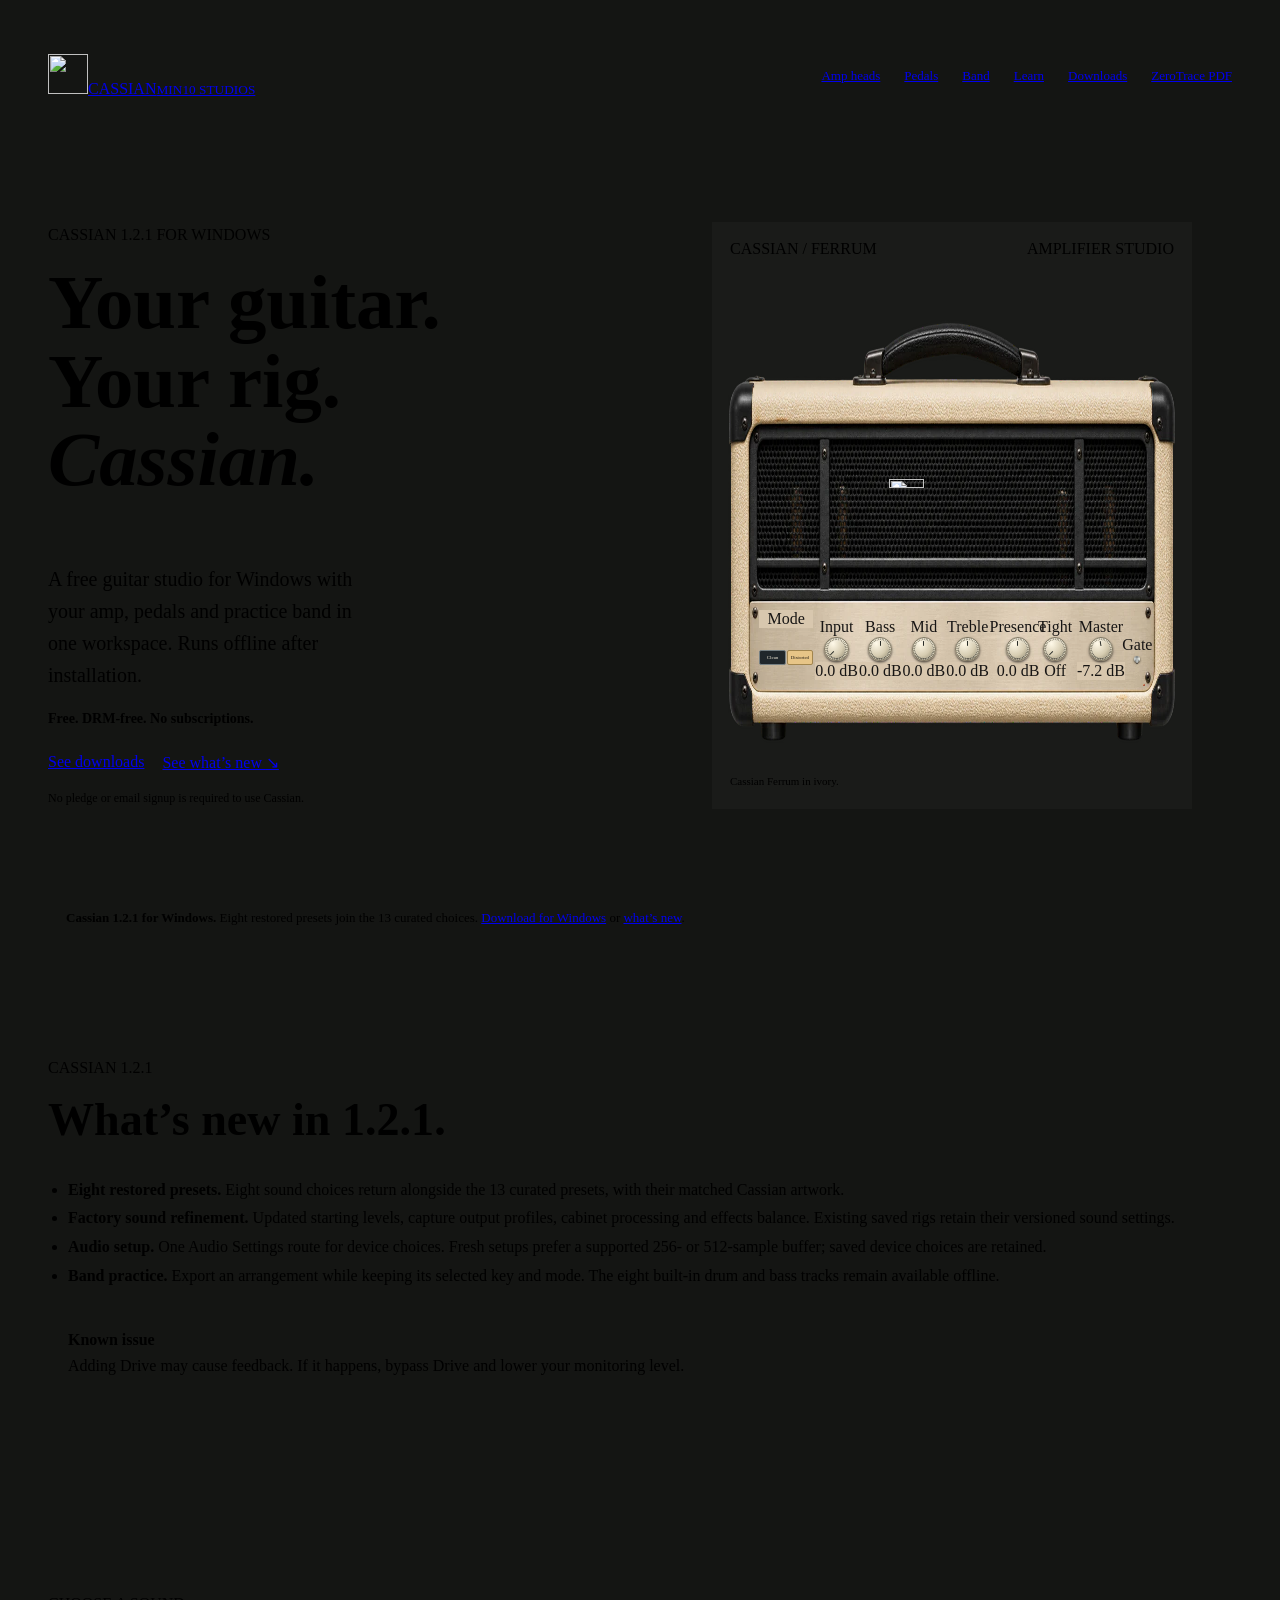
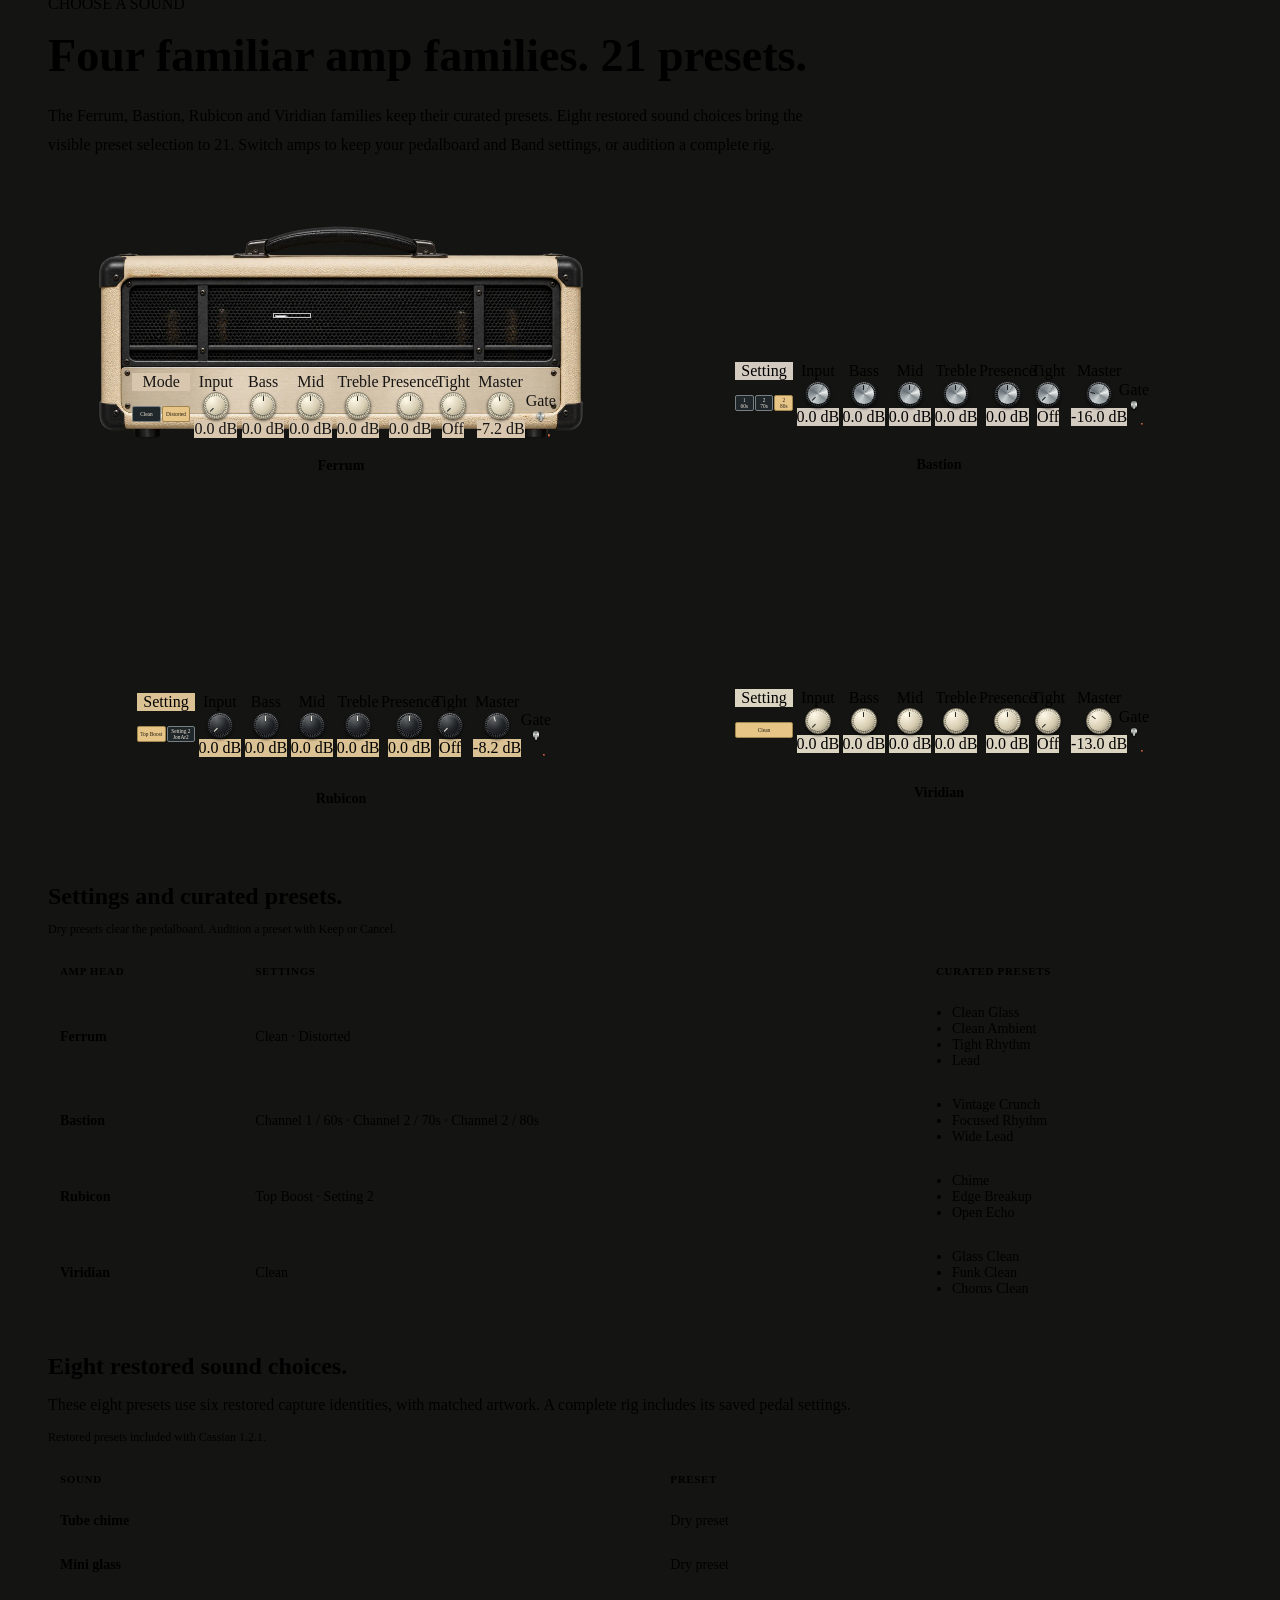
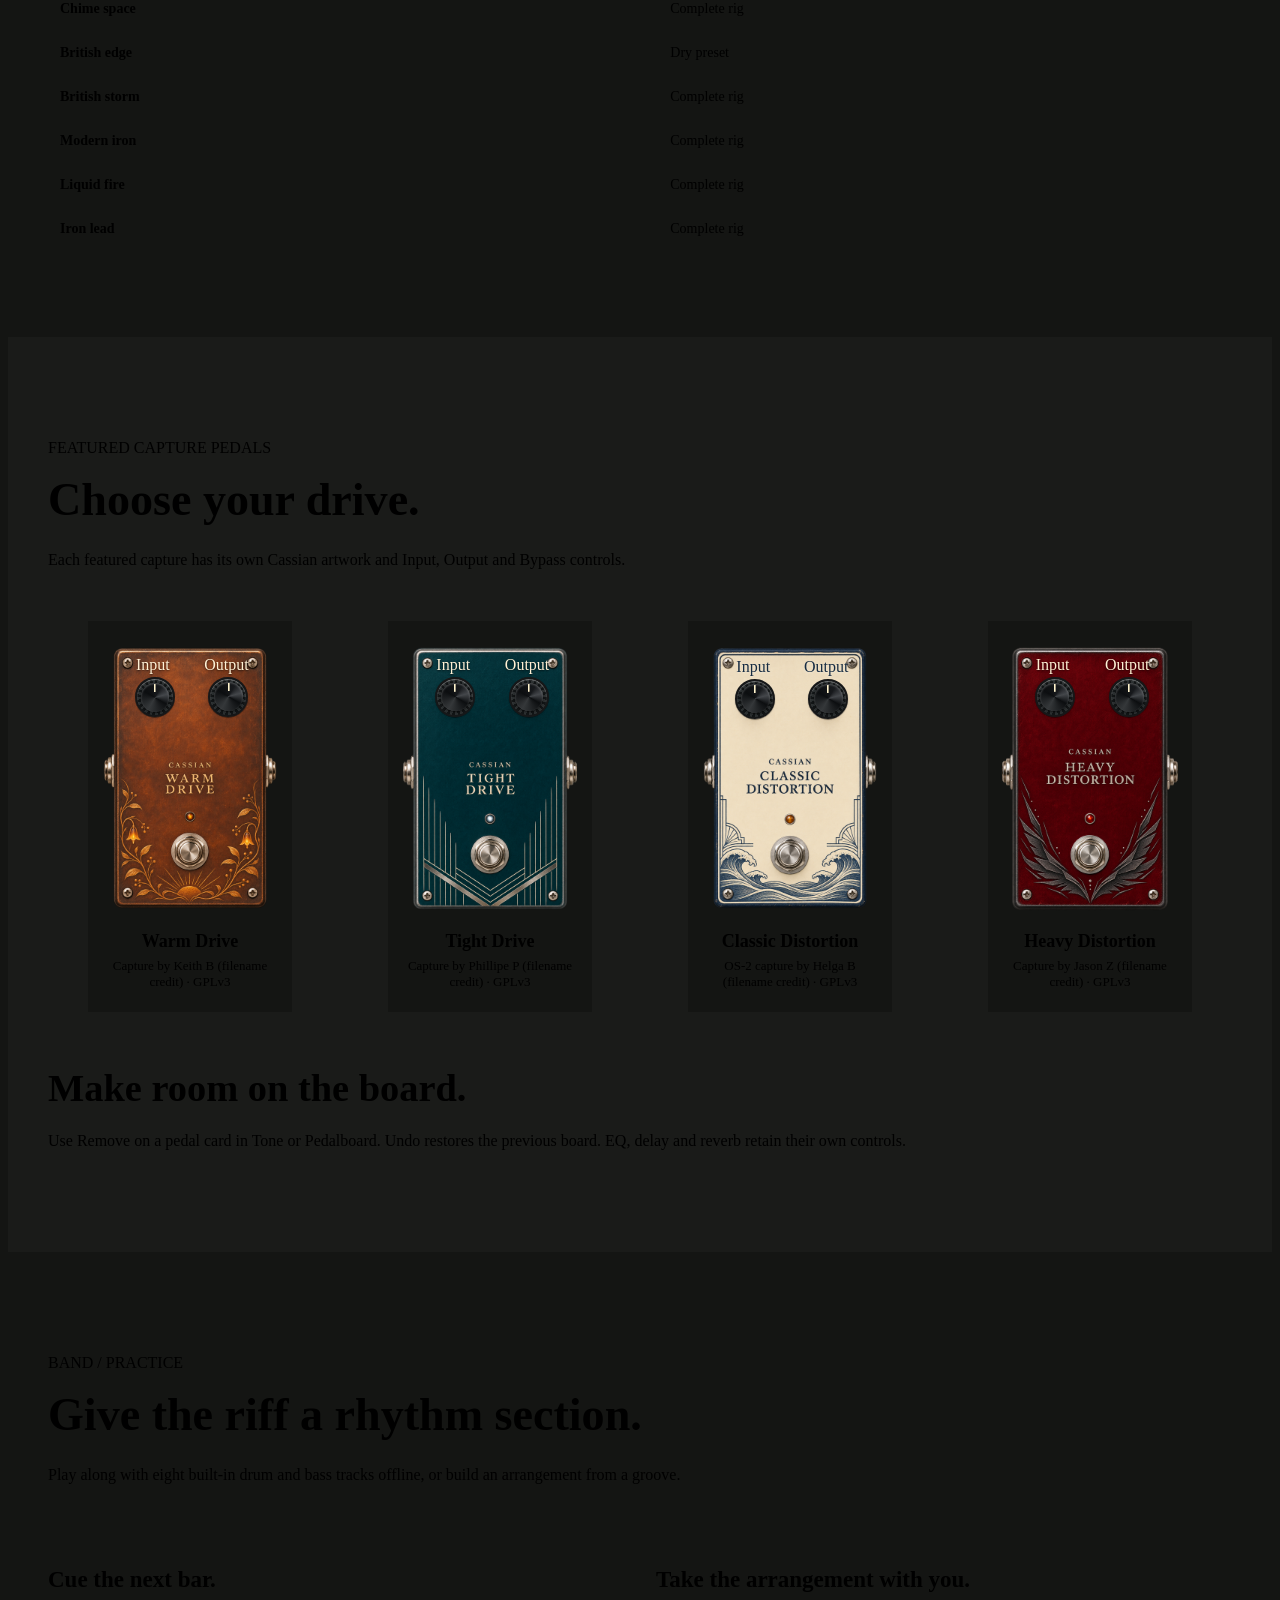
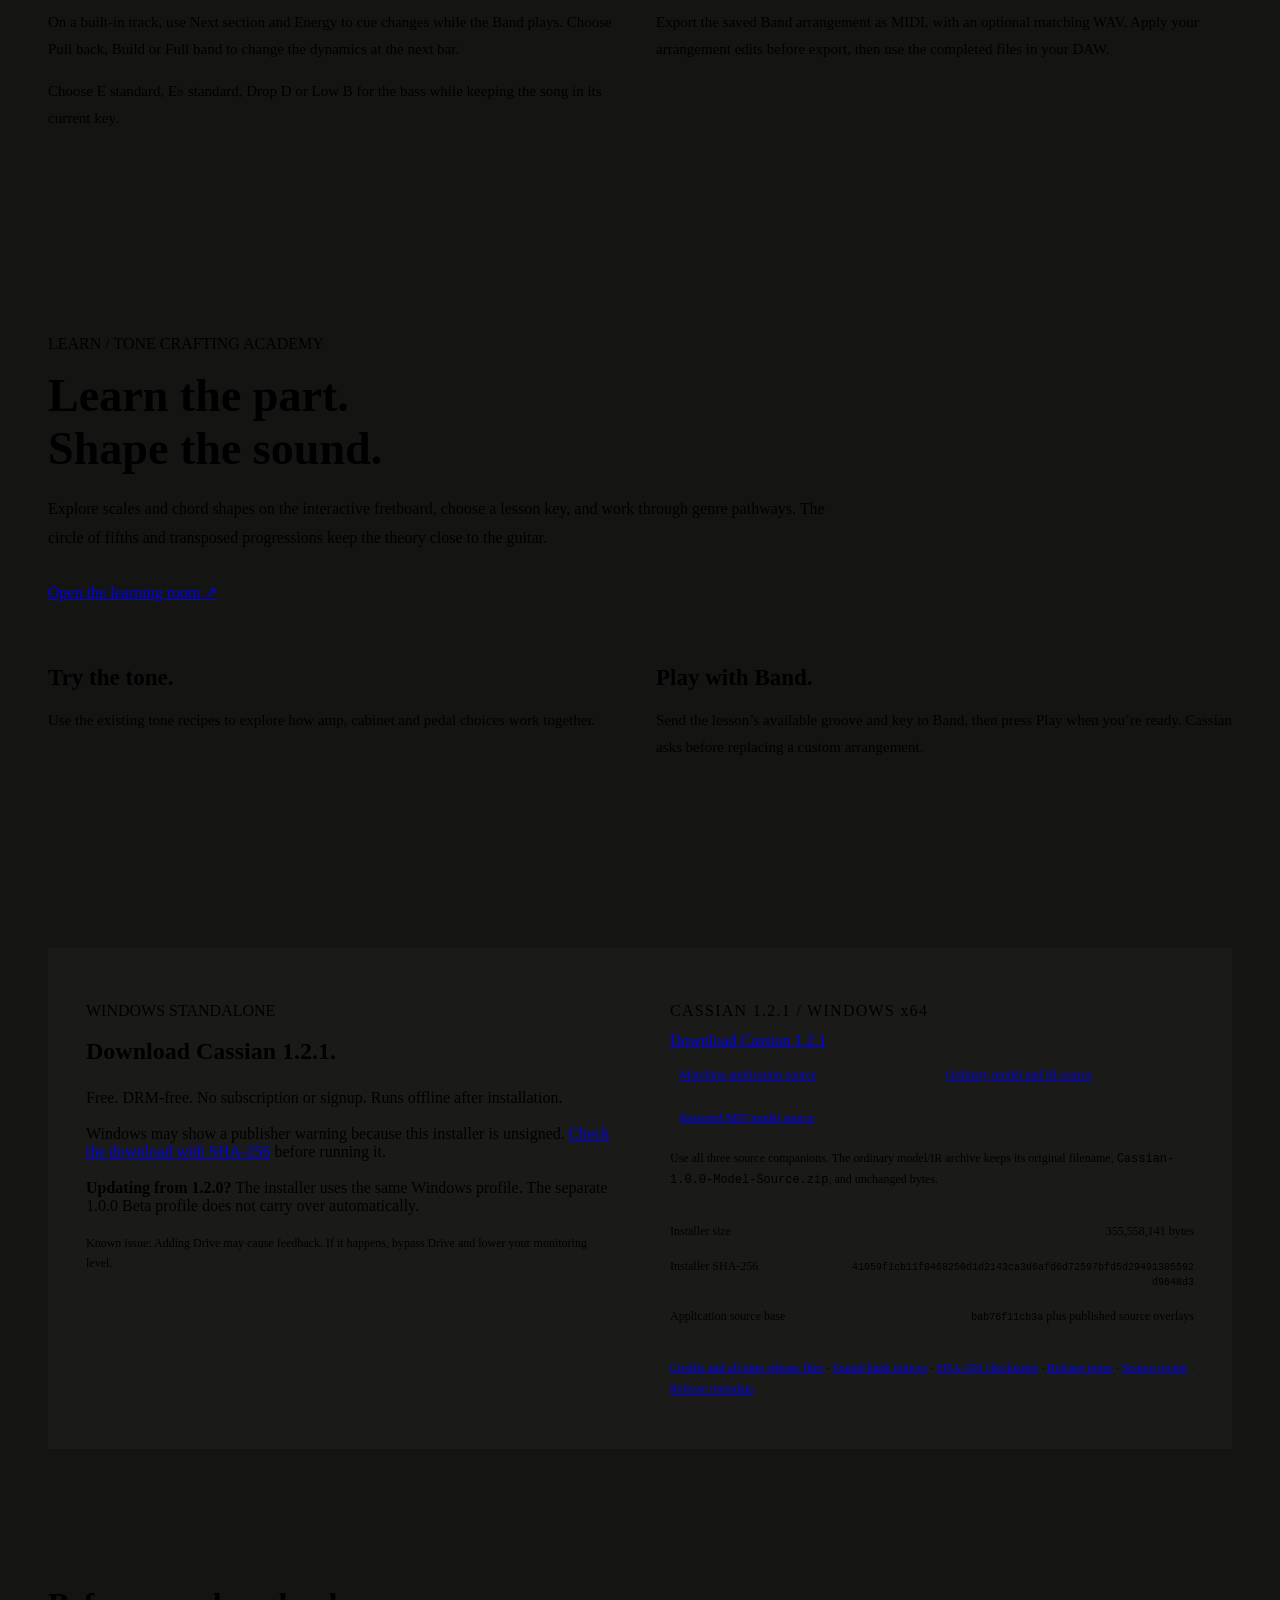
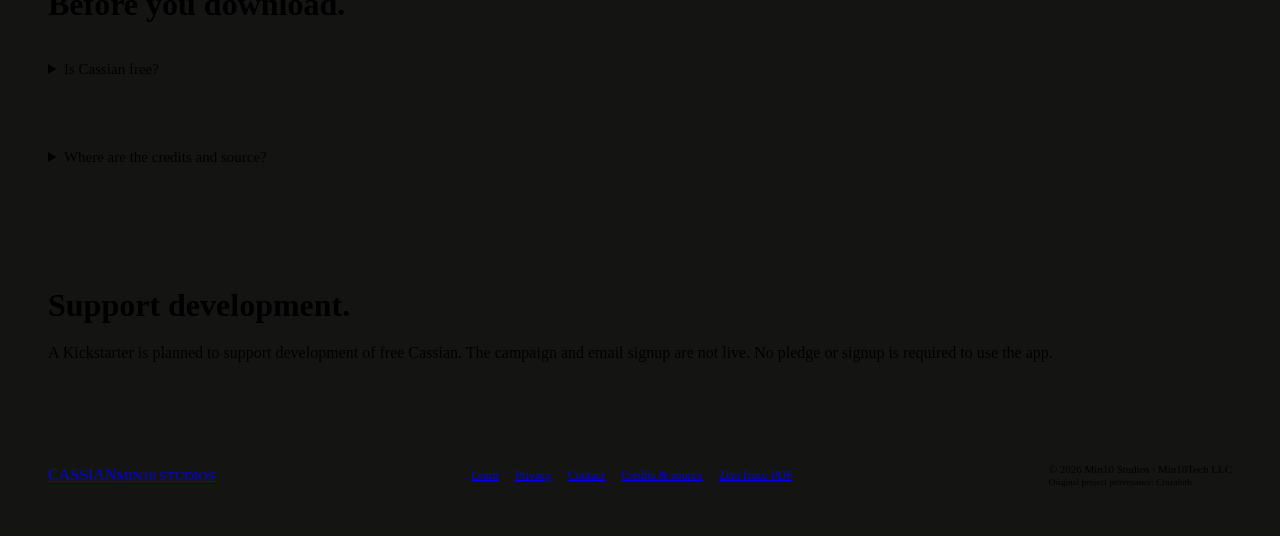
==== index.html @ cc761392 "Finalize scoped installer status and release copy" ====
<!doctype html>
<html lang="en">
<head>
  <meta charset="utf-8"><meta name="viewport" content="width=device-width, initial-scale=1">
  <meta name="author" content="Crazaloth"><meta name="publisher" content="Min10Tech LLC">
  <meta name="robots" content="index,follow"><meta name="theme-color" content="#141513">
  <meta http-equiv="Content-Security-Policy" content="default-src 'none'; script-src 'self'; style-src 'self'; img-src 'self'; font-src 'self'; connect-src 'self'; object-src 'none'; base-uri 'none'; form-action 'none'">
  <title>Cassian 1.2.1 — Free guitar studio</title>
  <meta name="description" content="Cassian 1.2.1 is a free guitar studio for Windows with 21 preset choices and eight built-in Band tracks. Play offline after installation.">
  <link rel="canonical" href="https://min10studios.com/">
  <meta property="og:type" content="website"><meta property="og:site_name" content="Min10 Studios">
  <meta property="og:title" content="Cassian 1.2.1 — Free guitar studio">
  <meta property="og:description" content="Free guitar studio for Windows. 21 preset choices and eight built-in Band tracks. Runs offline after installation.">
  <meta property="og:url" content="https://min10studios.com/"><meta property="og:image" content="https://min10studios.com/assets/cassian-110-ferrum-ivory.1c7e4f901b37.webp">
  <meta property="og:image:alt" content="Ivory Cassian Ferrum guitar amplifier head"><meta name="twitter:card" content="summary_large_image">
  <link rel="icon" href="/assets/cassian-logo-192.png">
  <link rel="preload" as="image" href="/assets/cassian-110-ferrum-ivory.1c7e4f901b37.webp" fetchpriority="high">
  <link rel="stylesheet" href="/styles.css"><link rel="stylesheet" href="/launch.css">
</head>
<body class="launch-page">
<a class="skip-link" href="#main">Skip to content</a>
<header class="launch-header launch-shell">
  <a class="brand" href="/" aria-label="Cassian by Min10 Studios, home"><img src="/assets/cassian-logo-192.png" alt="" width="40" height="40"><span>CASSIAN<small>MIN10 STUDIOS</small></span></a>
  <nav class="launch-nav" aria-label="Main navigation"><a href="#amps">Amp heads</a><a href="#pedals">Pedals</a><a href="#band">Band</a><a href="/learn/">Learn</a><a href="#download">Downloads</a><a href="/ZeroTrace/">ZeroTrace PDF</a></nav>
</header>
<main id="main">
  <section class="launch-hero launch-shell" aria-labelledby="launch-title">
    <div><p class="eyebrow">CASSIAN 1.2.1 FOR WINDOWS</p><h1 id="launch-title">Your guitar.<br>Your rig.<br><em>Cassian.</em></h1>
      <p class="launch-lead">A free guitar studio for Windows with your amp, pedals and practice band in one workspace. Runs offline after installation.</p>
      <p class="launch-promise">Free. DRM-free. No subscriptions.</p>
      <div class="launch-actions"><a class="button primary" href="#download">See downloads</a><a class="text-link" href="#release-notes">See what’s new <span aria-hidden="true">↘</span></a></div>
      <p class="launch-small">No pledge or email signup is required to use Cassian.</p>
    </div>
    <figure class="launch-hero-art">
      <div class="launch-art-label"><span>CASSIAN / FERRUM</span><span>AMPLIFIER STUDIO</span></div>
      <div class="release-amp-face release-amp-ferrum" role="img" aria-label="Ivory Cassian Ferrum amplifier with Clean and Distorted modes, Input, Bass, Mid, Treble, Presence, Tight, Master and Gate">
        <img class="release-amp-chassis" src="/assets/cassian-110-ferrum-ivory.1c7e4f901b37.webp" width="960" height="423" alt="" fetchpriority="high" decoding="async">
        <img class="release-amp-badge" src="/assets/cassian-logo-192.png" width="192" height="192" alt="" decoding="async">
        <div class="release-amp-plate" aria-hidden="true">
          <div class="release-amp-setting">
            <span>Mode</span>
            <div class="release-amp-switches">
              <span>Clean</span>
              <span class="is-selected">Distorted</span>
            </div>
          </div>
          <div class="release-amp-knobs">
            <span class="release-amp-knob is-minimum">Input<span class="release-dial"></span><span class="release-amp-value">0.0 dB</span></span>
            <span class="release-amp-knob">Bass<span class="release-dial"></span><span class="release-amp-value">0.0 dB</span></span>
            <span class="release-amp-knob">Mid<span class="release-dial"></span><span class="release-amp-value">0.0 dB</span></span>
            <span class="release-amp-knob">Treble<span class="release-dial"></span><span class="release-amp-value">0.0 dB</span></span>
            <span class="release-amp-knob">Presence<span class="release-dial"></span><span class="release-amp-value">0.0 dB</span></span>
            <span class="release-amp-knob is-minimum">Tight<span class="release-dial"></span><span class="release-amp-value">Off</span></span>
            <span class="release-amp-knob is-master">Master<span class="release-dial"></span><span class="release-amp-value">-7.2 dB</span></span>
          </div>
          <span class="release-amp-gate">Gate<span class="release-gate-toggle"></span><span class="release-amp-power"></span></span>
        </div>
      </div>
      <figcaption>Cassian Ferrum in ivory.</figcaption>
    </figure>
  </section>
  <aside class="launch-notice launch-shell" aria-label="Release status">
    <span class="launch-dot" aria-hidden="true"></span>
    <p><strong>Cassian 1.2.1 for Windows.</strong> Eight restored presets join the 13 curated choices. <a href="#download">Download for Windows</a> or <a href="#release-notes">what’s new</a>.</p>
  </aside>
  <section class="launch-section launch-shell" id="workspace" aria-labelledby="workspace-title">
    <div class="launch-section-heading" id="release-notes">
      <p class="eyebrow">CASSIAN 1.2.1</p>
      <h2 id="workspace-title">What’s new in 1.2.1.</h2>
    </div>
    <ul class="release-110-notes">
      <li><strong>Eight restored presets.</strong> Eight sound choices return alongside the 13 curated presets, with their matched Cassian artwork.</li>
      <li><strong>Factory sound refinement.</strong> Updated starting levels, capture output profiles, cabinet processing and effects balance. Existing saved rigs retain their versioned sound settings.</li>
      <li><strong>Audio setup.</strong> One Audio Settings route for device choices. Fresh setups prefer a supported 256- or 512-sample buffer; saved device choices are retained.</li>
      <li><strong>Band practice.</strong> Export an arrangement while keeping its selected key and mode. The eight built-in drum and bass tracks remain available offline.</li>
    </ul>
    <p class="release-110-issue" id="drive-feedback"><strong>Known issue</strong><span>Adding Drive may cause feedback. If it happens, bypass Drive and lower your monitoring level.</span></p>
  </section>
  <section class="launch-section launch-shell" id="amps" aria-labelledby="amps-title">
    <div class="launch-section-heading">
      <p class="eyebrow">CHOOSE A SOUND</p>
      <h2 id="amps-title">Four familiar amp families. 21 presets.</h2>
      <p>The Ferrum, Bastion, Rubicon and Viridian families keep their curated presets. Eight restored sound choices bring the visible preset selection to 21. Switch amps to keep your pedalboard and Band settings, or audition a complete rig.</p>
    </div>
    <div class="head-gallery release-110-heads" aria-label="Four illustrated amp heads">
      <figure class="head-card">
        <div class="release-amp-face release-amp-ferrum" role="img" aria-label="Ivory Cassian Ferrum amplifier with Clean and Distorted modes, Input, Bass, Mid, Treble, Presence, Tight, Master and Gate">
          <img class="release-amp-chassis" src="/assets/cassian-110-ferrum-ivory.1c7e4f901b37.webp" width="960" height="423" alt="" loading="lazy" fetchpriority="low" decoding="async">
          <img class="release-amp-badge" src="/assets/cassian-logo-192.png" width="192" height="192" alt="" decoding="async">
          <div class="release-amp-plate" aria-hidden="true">
            <div class="release-amp-setting">
              <span>Mode</span>
              <div class="release-amp-switches">
                <span>Clean</span>
                <span class="is-selected">Distorted</span>
              </div>
            </div>
            <div class="release-amp-knobs">
              <span class="release-amp-knob is-minimum">Input<span class="release-dial"></span><span class="release-amp-value">0.0 dB</span></span>
              <span class="release-amp-knob">Bass<span class="release-dial"></span><span class="release-amp-value">0.0 dB</span></span>
              <span class="release-amp-knob">Mid<span class="release-dial"></span><span class="release-amp-value">0.0 dB</span></span>
              <span class="release-amp-knob">Treble<span class="release-dial"></span><span class="release-amp-value">0.0 dB</span></span>
              <span class="release-amp-knob">Presence<span class="release-dial"></span><span class="release-amp-value">0.0 dB</span></span>
              <span class="release-amp-knob is-minimum">Tight<span class="release-dial"></span><span class="release-amp-value">Off</span></span>
              <span class="release-amp-knob is-master">Master<span class="release-dial"></span><span class="release-amp-value">-7.2 dB</span></span>
            </div>
            <span class="release-amp-gate">Gate<span class="release-gate-toggle"></span><span class="release-amp-power"></span></span>
          </div>
        </div>
        <figcaption>Ferrum</figcaption>
      </figure>
      <figure class="head-card">
        <div class="release-amp-face release-amp-bastion" role="img" aria-label="Cassian Bastion amplifier with Channel 1 / 60s, Channel 2 / 70s and Channel 2 / 80s settings, Input, Bass, Mid, Treble, Presence, Tight, Master and Gate">
          <img class="release-amp-chassis" src="/assets/cassian-110-bastion.64c2cb9d44eb.png" width="1891" height="831" alt="" loading="lazy" fetchpriority="low" decoding="async">
          <div class="release-amp-plate" aria-hidden="true">
            <div class="release-amp-setting">
              <span>Setting</span>
              <div class="release-amp-switches">
                <span>1<br>60s</span>
                <span>2<br>70s</span>
                <span class="is-selected">2<br>80s</span>
              </div>
            </div>
            <div class="release-amp-knobs">
              <span class="release-amp-knob is-minimum">Input<span class="release-dial"></span><span class="release-amp-value">0.0 dB</span></span>
              <span class="release-amp-knob">Bass<span class="release-dial"></span><span class="release-amp-value">0.0 dB</span></span>
              <span class="release-amp-knob">Mid<span class="release-dial"></span><span class="release-amp-value">0.0 dB</span></span>
              <span class="release-amp-knob">Treble<span class="release-dial"></span><span class="release-amp-value">0.0 dB</span></span>
              <span class="release-amp-knob">Presence<span class="release-dial"></span><span class="release-amp-value">0.0 dB</span></span>
              <span class="release-amp-knob is-minimum">Tight<span class="release-dial"></span><span class="release-amp-value">Off</span></span>
              <span class="release-amp-knob is-master">Master<span class="release-dial"></span><span class="release-amp-value">-16.0 dB</span></span>
            </div>
            <span class="release-amp-gate">Gate<span class="release-gate-toggle"></span><span class="release-amp-power"></span></span>
          </div>
        </div>
        <figcaption>Bastion</figcaption>
      </figure>
      <figure class="head-card">
        <div class="release-amp-face release-amp-rubicon" role="img" aria-label="Cassian Rubicon amplifier with Top Boost and Setting 2 / JonAr2, Input, Bass, Mid, Treble, Presence, Tight, Master and Gate">
          <img class="release-amp-chassis" src="/assets/cassian-110-rubicon.80086a31e96e.png" width="1866" height="843" alt="" loading="lazy" fetchpriority="low" decoding="async">
          <div class="release-amp-plate" aria-hidden="true">
            <div class="release-amp-setting">
              <span>Setting</span>
              <div class="release-amp-switches">
                <span class="is-selected">Top Boost</span>
                <span>Setting 2<br>JonAr2</span>
              </div>
            </div>
            <div class="release-amp-knobs">
              <span class="release-amp-knob is-minimum">Input<span class="release-dial"></span><span class="release-amp-value">0.0 dB</span></span>
              <span class="release-amp-knob">Bass<span class="release-dial"></span><span class="release-amp-value">0.0 dB</span></span>
              <span class="release-amp-knob">Mid<span class="release-dial"></span><span class="release-amp-value">0.0 dB</span></span>
              <span class="release-amp-knob">Treble<span class="release-dial"></span><span class="release-amp-value">0.0 dB</span></span>
              <span class="release-amp-knob">Presence<span class="release-dial"></span><span class="release-amp-value">0.0 dB</span></span>
              <span class="release-amp-knob is-minimum">Tight<span class="release-dial"></span><span class="release-amp-value">Off</span></span>
              <span class="release-amp-knob is-master">Master<span class="release-dial"></span><span class="release-amp-value">-8.2 dB</span></span>
            </div>
            <span class="release-amp-gate">Gate<span class="release-gate-toggle"></span><span class="release-amp-power"></span></span>
          </div>
        </div>
        <figcaption>Rubicon</figcaption>
      </figure>
      <figure class="head-card">
        <div class="release-amp-face release-amp-viridian" role="img" aria-label="Cassian Viridian amplifier with the Clean setting, Input, Bass, Mid, Treble, Presence, Tight, Master and Gate">
          <img class="release-amp-chassis" src="/assets/cassian-110-viridian.ccfb1104c8e3.png" width="1891" height="831" alt="" loading="lazy" fetchpriority="low" decoding="async">
          <div class="release-amp-plate" aria-hidden="true">
            <div class="release-amp-setting">
              <span>Setting</span>
              <div class="release-amp-switches">
                <span class="is-selected">Clean</span>
              </div>
            </div>
            <div class="release-amp-knobs">
              <span class="release-amp-knob is-minimum">Input<span class="release-dial"></span><span class="release-amp-value">0.0 dB</span></span>
              <span class="release-amp-knob">Bass<span class="release-dial"></span><span class="release-amp-value">0.0 dB</span></span>
              <span class="release-amp-knob">Mid<span class="release-dial"></span><span class="release-amp-value">0.0 dB</span></span>
              <span class="release-amp-knob">Treble<span class="release-dial"></span><span class="release-amp-value">0.0 dB</span></span>
              <span class="release-amp-knob">Presence<span class="release-dial"></span><span class="release-amp-value">0.0 dB</span></span>
              <span class="release-amp-knob is-minimum">Tight<span class="release-dial"></span><span class="release-amp-value">Off</span></span>
              <span class="release-amp-knob is-master">Master<span class="release-dial"></span><span class="release-amp-value">-13.0 dB</span></span>
            </div>
            <span class="release-amp-gate">Gate<span class="release-gate-toggle"></span><span class="release-amp-power"></span></span>
          </div>
        </div>
        <figcaption>Viridian</figcaption>
      </figure>
    </div>
    <div class="amp-settings release-110-settings">
      <h3>Settings and curated presets.</h3>
      <table>
        <caption>Dry presets clear the pedalboard. Audition a preset with Keep or Cancel.</caption>
        <thead><tr><th scope="col">Amp head</th><th scope="col">Settings</th><th scope="col">Curated presets</th></tr></thead>
        <tbody>
          <tr><th scope="row">Ferrum</th><td>Clean · Distorted</td><td><ul><li>Clean Glass</li><li>Clean Ambient</li><li>Tight Rhythm</li><li>Lead</li></ul></td></tr>
          <tr><th scope="row">Bastion</th><td>Channel 1 / 60s · Channel 2 / 70s · Channel 2 / 80s</td><td><ul><li>Vintage Crunch</li><li>Focused Rhythm</li><li>Wide Lead</li></ul></td></tr>
          <tr><th scope="row">Rubicon</th><td>Top Boost · Setting 2</td><td><ul><li>Chime</li><li>Edge Breakup</li><li>Open Echo</li></ul></td></tr>
          <tr><th scope="row">Viridian</th><td>Clean</td><td><ul><li>Glass Clean</li><li>Funk Clean</li><li>Chorus Clean</li></ul></td></tr>
        </tbody>
      </table>
    </div>
    <div class="amp-settings release-110-settings" id="restored-sounds">
      <h3>Eight restored sound choices.</h3>
      <p>These eight presets use six restored capture identities, with matched artwork. A complete rig includes its saved pedal settings.</p>
      <table>
        <caption>Restored presets included with Cassian 1.2.1.</caption>
        <thead><tr><th scope="col">Sound</th><th scope="col">Preset</th></tr></thead>
        <tbody>
          <tr><th scope="row">Tube chime</th><td>Dry preset</td></tr>
          <tr><th scope="row">Mini glass</th><td>Dry preset</td></tr>
          <tr><th scope="row">Chime space</th><td>Complete rig</td></tr>
          <tr><th scope="row">British edge</th><td>Dry preset</td></tr>
          <tr><th scope="row">British storm</th><td>Complete rig</td></tr>
          <tr><th scope="row">Modern iron</th><td>Complete rig</td></tr>
          <tr><th scope="row">Liquid fire</th><td>Complete rig</td></tr>
          <tr><th scope="row">Iron lead</th><td>Complete rig</td></tr>
        </tbody>
      </table>
    </div>
  </section>
  <section class="launch-section launch-pedal-section" id="pedals" aria-labelledby="pedals-title"><div class="launch-shell">
    <div class="launch-section-heading">
      <p class="eyebrow">FEATURED CAPTURE PEDALS</p>
      <h2 id="pedals-title">Choose your drive.</h2>
      <p>Each featured capture has its own Cassian artwork and Input, Output and Bypass controls.</p>
    </div>
    <div class="pedal-details release-110-captures">
      <figure>
        <div class="release-pedal-face release-pedal-warm-drive" role="img" aria-label="Cassian Warm Drive pedal with Input and Output knobs and a Bypass footswitch">
          <svg viewBox="0 0 480 720" width="480" height="720" aria-hidden="true" focusable="false">
            <defs>
              <clipPath id="warm-drive-legends">
                <rect x="116" y="92" width="58" height="18"/>
                <rect x="302" y="92" width="68" height="18"/>
              </clipPath>
            </defs>
            <image id="warm-drive-art" href="/assets/cassian-110-warm-drive.9131df292aca.webp" width="480" height="720"/>
            <g clip-path="url(#warm-drive-legends)">
              <use href="#warm-drive-art" y="20"/>
            </g>
          </svg>
          <div class="release-pedal-control release-pedal-input" aria-hidden="true">
            <span class="release-pedal-label">Input</span><span class="release-dial"></span>
          </div>
          <div class="release-pedal-control release-pedal-output" aria-hidden="true">
            <span class="release-pedal-label">Output</span><span class="release-dial"></span>
          </div>
        </div>
        <figcaption><strong>Warm Drive</strong><span>Capture by Keith B (filename credit) · GPLv3</span></figcaption>
      </figure>
      <figure>
        <div class="release-pedal-face release-pedal-tight-drive" role="img" aria-label="Cassian Tight Drive pedal with Input and Output knobs and a Bypass footswitch">
          <svg viewBox="0 0 480 720" width="480" height="720" aria-hidden="true" focusable="false">
            <defs>
              <clipPath id="tight-drive-legends">
                <rect x="116" y="92" width="58" height="18"/>
                <rect x="302" y="92" width="68" height="18"/>
              </clipPath>
            </defs>
            <image id="tight-drive-art" href="/assets/cassian-110-tight-drive.0dd48ea3b1c4.webp" width="480" height="720"/>
            <g clip-path="url(#tight-drive-legends)">
              <use href="#tight-drive-art" y="20"/>
            </g>
          </svg>
          <div class="release-pedal-control release-pedal-input" aria-hidden="true">
            <span class="release-pedal-label">Input</span><span class="release-dial"></span>
          </div>
          <div class="release-pedal-control release-pedal-output" aria-hidden="true">
            <span class="release-pedal-label">Output</span><span class="release-dial"></span>
          </div>
        </div>
        <figcaption><strong>Tight Drive</strong><span>Capture by Phillipe P (filename credit) · GPLv3</span></figcaption>
      </figure>
      <figure>
        <div class="release-pedal-face release-pedal-classic-distortion" role="img" aria-label="Cassian Classic Distortion pedal with Input and Output knobs and a Bypass footswitch">
          <svg viewBox="0 0 480 720" width="480" height="720" aria-hidden="true" focusable="false">
            <defs>
              <clipPath id="classic-distortion-legends">
                <rect x="116" y="92" width="58" height="18"/>
                <rect x="302" y="92" width="68" height="18"/>
              </clipPath>
            </defs>
            <image id="classic-distortion-art" href="/assets/cassian-110-classic-distortion.545efa57b64d.webp" width="480" height="720"/>
            <g clip-path="url(#classic-distortion-legends)">
              <use href="#classic-distortion-art" y="20"/>
            </g>
          </svg>
          <div class="release-pedal-control release-pedal-input" aria-hidden="true">
            <span class="release-pedal-label">Input</span><span class="release-dial"></span>
          </div>
          <div class="release-pedal-control release-pedal-output" aria-hidden="true">
            <span class="release-pedal-label">Output</span><span class="release-dial"></span>
          </div>
        </div>
        <figcaption><strong>Classic Distortion</strong><span>OS-2 capture by Helga B (filename credit) · GPLv3</span></figcaption>
      </figure>
      <figure>
        <div class="release-pedal-face release-pedal-heavy-distortion" role="img" aria-label="Cassian Heavy Distortion pedal with Input and Output knobs and a Bypass footswitch">
          <svg viewBox="0 0 480 720" width="480" height="720" aria-hidden="true" focusable="false">
            <defs>
              <clipPath id="heavy-distortion-legends">
                <rect x="116" y="92" width="58" height="18"/>
                <rect x="302" y="92" width="68" height="18"/>
              </clipPath>
            </defs>
            <image id="heavy-distortion-art" href="/assets/cassian-110-heavy-distortion.4b4ef0a2faa5.webp" width="480" height="720"/>
            <g clip-path="url(#heavy-distortion-legends)">
              <use href="#heavy-distortion-art" y="20"/>
            </g>
          </svg>
          <div class="release-pedal-control release-pedal-input" aria-hidden="true">
            <span class="release-pedal-label">Input</span><span class="release-dial"></span>
          </div>
          <div class="release-pedal-control release-pedal-output" aria-hidden="true">
            <span class="release-pedal-label">Output</span><span class="release-dial"></span>
          </div>
        </div>
        <figcaption><strong>Heavy Distortion</strong><span>Capture by Jason Z (filename credit) · GPLv3</span></figcaption>
      </figure>
    </div>
    <div class="launch-copy">
      <h3>Make room on the board.</h3>
      <p>Use Remove on a pedal card in Tone or Pedalboard. Undo restores the previous board. EQ, delay and reverb retain their own controls.</p>
    </div>
  </div></section>
  <section class="launch-section launch-shell" id="band" aria-labelledby="band-title">
    <div class="launch-section-heading">
      <p class="eyebrow">BAND / PRACTICE</p>
      <h2 id="band-title">Give the riff a rhythm section.</h2>
      <p>Play along with eight built-in drum and bass tracks offline, or build an arrangement from a groove.</p>
    </div>
    <div class="workflow-grid">
      <article>
        <h3>Cue the next bar.</h3>
        <p>On a built-in track, use Next section and Energy to cue changes while the Band plays. Choose Pull back, Build or Full band to change the dynamics at the next bar.</p>
        <p>Choose E standard, E♭ standard, Drop D or Low B for the bass while keeping the song in its current key.</p>
      </article>
      <article>
        <h3>Take the arrangement with you.</h3>
        <p>Export the saved Band arrangement as MIDI, with an optional matching WAV. Apply your arrangement edits before export, then use the completed files in your DAW.</p>
      </article>
    </div>
  </section>
  <section class="launch-section launch-shell launch-learn" id="learn" aria-labelledby="learn-title">
    <div class="launch-section-heading"><p class="eyebrow">LEARN / TONE CRAFTING ACADEMY</p><h2 id="learn-title">Learn the part.<br>Shape the sound.</h2><p>Explore scales and chord shapes on the interactive fretboard, choose a lesson key, and work through genre pathways. The circle of fifths and transposed progressions keep the theory close to the guitar.</p></div>
    <p class="launch-learn-link"><a class="text-link" href="/learn/">Open the learning room <span aria-hidden="true">↗</span></a></p><div class="workflow-grid"><article><h3>Try the tone.</h3><p>Use the existing tone recipes to explore how amp, cabinet and pedal choices work together.</p></article><article><h3>Play with Band.</h3><p>Send the lesson’s available groove and key to Band, then press Play when you’re ready. Cassian asks before replacing a custom arrangement.</p></article></div>
  </section>
  <section class="launch-section launch-shell" id="download" aria-labelledby="release-download-title">
    <div class="download-panel release-110-download" id="release-110-download">
      <div>
        <p class="eyebrow">WINDOWS STANDALONE</p>
        <h2 id="release-download-title">Download Cassian 1.2.1.</h2>
        <p>Free. DRM-free. No subscription or signup. Runs offline after installation.</p>
        <p>Windows may show a publisher warning because this installer is unsigned.
          <a href="/security.html">Check the download with SHA-256</a> before running it.</p>
        <p><strong>Updating from 1.2.0?</strong> The installer uses the same Windows profile.
          The separate 1.0.0 Beta profile does not carry over automatically.</p>
        <p class="launch-small">Known issue: Adding Drive may cause feedback. If it happens, bypass Drive and lower your monitoring level.</p>
      </div>
      <div class="download-state" id="release-source">
        <p class="download-held">CASSIAN 1.2.1 / WINDOWS x64</p>
        <a class="button primary" id="release-121-installer" href="https://github.com/Min10Studios/cassian-website/releases/download/v1.2.1/Cassian-1.2.1-Setup.exe">Download Cassian 1.2.1</a>
        <div class="source-actions">
          <a class="button outline" href="https://github.com/Min10Studios/cassian-website/releases/download/v1.2.1/Cassian-1.2.1-Source.zip">Matching application source</a>
          <a class="button outline" href="https://github.com/Min10Studios/cassian-website/releases/download/v1.2.1/Cassian-1.0.0-Model-Source.zip">Ordinary model and IR source</a>
          <a class="button outline" href="https://github.com/Min10Studios/cassian-website/releases/download/v1.2.1/Cassian-1.2.1-MIT-Model-Source.zip">Restored MIT model source</a>
        </div>
        <p class="launch-small">Use all three source companions. The ordinary model/IR archive
          keeps its original filename, <code>Cassian-1.0.0-Model-Source.zip</code>, and unchanged bytes.</p>
        <dl class="release-facts">
          <div><dt>Installer size</dt><dd>355,558,141 bytes</dd></div>
          <div><dt>Installer SHA-256</dt><dd><code>41059f1cb11f0468250d1d2143ca3d6afd6d72597bfd5d29491305592d9648d3</code></dd></div>
          <div><dt>Application source base</dt><dd><code>bab76f11cb3a</code> plus published source overlays</dd></div>
        </dl>
        <p class="launch-small"><a href="/model-credits.html">Credits and all nine release files</a> ·
          <a href="https://github.com/Min10Studios/cassian-website/releases/download/v1.2.1/NOTICES.txt">Sound-bank notices</a> ·
          <a href="https://github.com/Min10Studios/cassian-website/releases/download/v1.2.1/SHA256SUMS.txt">SHA-256 checksums</a> ·
          <a href="https://github.com/Min10Studios/cassian-website/releases/download/v1.2.1/RELEASE-NOTES.txt">Release notes</a> ·
          <a href="https://github.com/Min10Studios/cassian-website/releases/download/v1.2.1/SOURCE-RECIPE.json">Source recipe</a> ·
          <a href="https://github.com/Min10Studios/cassian-website/releases/download/v1.2.1/Release.json">Release metadata</a></p>
      </div>
    </div>
  </section>
  <section class="launch-shell launch-faq" aria-labelledby="faq-title"><h2 id="faq-title">Before you download.</h2><details><summary>Is Cassian free?</summary><p>Yes. No pledge, email signup or subscription is required to use Cassian. The proposed Kickstarter supports development of the free software.</p></details><details><summary>Where are the credits and source?</summary><p>Look in the <a href="#release-source">download section</a> for the matching application source, model and IR source, and sound-bank notices. GitHub’s automatic source ZIP contains the website. Use the matching application source for Cassian and its dependencies.</p></details></section>
  <section class="launch-shell launch-faq" id="backer-vip"><h2>Support development.</h2><p>A Kickstarter is planned to support development of free Cassian. The campaign and email signup are not live. No pledge or signup is required to use the app.</p></section>

</main>
<footer class="launch-footer launch-shell"><a class="brand" href="/">CASSIAN<small>MIN10 STUDIOS</small></a><nav aria-label="Footer navigation"><a href="/learn/">Learn</a><a href="/privacy.html">Privacy</a><a href="/contact.html">Contact</a><a href="#release-source">Credits &amp; source</a><a href="/ZeroTrace/">ZeroTrace PDF</a></nav><p>© 2026 Min10 Studios · Min10Tech LLC<br><small>Original project provenance: Crazaloth</small></p></footer>
</body></html>
---- launch.css ----
/* Cassian 1.0.0 launch staging. Original project provenance: Crazaloth. */
.launch-page{background:#141513;color:var(--white)}
.launch-page .skip-link:not(:focus){clip-path:inset(50%);width:1px;height:1px;padding:0;overflow:hidden;white-space:nowrap}
.launch-shell{width:min(1280px,calc(100% - 80px));margin-inline:auto}
.launch-header{display:flex;justify-content:space-between;align-items:center;gap:24px;min-height:100px;border-bottom:1px solid var(--line)}
.launch-nav{display:flex;align-items:center;gap:24px;font-size:13px;color:var(--muted)}
.launch-nav a{display:inline-flex;align-items:center;min-height:44px}
.launch-nav a:hover,.launch-footer a:hover{color:var(--amber)}
.launch-hero{display:grid;grid-template-columns:1fr 1fr;align-items:center;gap:64px;padding:80px 0 54px}
.launch-hero h1{font-size:clamp(54px,6vw,84px);margin-top:20px;line-height:1.02}
.launch-lead{font-size:20px;line-height:1.6;max-width:31ch;margin-top:26px}
.launch-promise{font-size:14px;font-weight:650;color:var(--white);margin-top:18px}
.launch-actions{display:flex;align-items:center;flex-wrap:wrap;gap:18px;margin:26px 0 16px}
.launch-small{font-size:12px;line-height:1.7;color:var(--muted)}
.launch-hero-art{border:1px solid var(--line);background:#1a1b19;min-width:0}
.launch-hero-art img{width:100%;padding:44px 16px 26px}
.launch-art-label{display:flex;justify-content:space-between;gap:12px;font:10px/1.5 var(--mono);color:var(--muted);padding:18px;border-bottom:1px solid var(--line)}
.launch-hero-art figcaption{font-size:11px;line-height:1.6;padding:0 18px 18px;color:var(--muted)}
.launch-notice{display:flex;align-items:flex-start;gap:12px;border-top:1px solid var(--line);border-bottom:1px solid var(--line);padding:18px 0}
.launch-notice p{font-size:13px}.launch-notice strong{color:var(--white)}
.launch-dot{flex:0 0 6px;width:6px;height:6px;margin-top:8px;background:var(--amber);border-radius:50%}
.launch-section{padding-block:86px}
.launch-section-heading{margin-bottom:30px;max-width:790px}
.launch-section-heading h2{margin:12px 0 20px;font-size:clamp(34px,3.6vw,50px)}
.launch-section-heading>p:last-child{font-size:16px;line-height:1.8}
.launch-screen{border:1px solid var(--line);background:#101311;min-width:0}
.launch-screen figcaption{padding:14px 18px;font-size:11px;line-height:1.7;color:var(--muted);border-top:1px solid var(--line)}
.tone-crop,.chooser-crop,.picker-crop{position:relative;overflow:hidden}
.tone-crop{aspect-ratio:914/580}.tone-crop img{position:absolute;max-width:none;width:140.2626%;left:-4.814%;top:-32.069%}
.chooser-crop{aspect-ratio:900/804}.chooser-crop img{position:absolute;max-width:none;width:142.4445%;left:-21.2223%;top:-1.4926%}
.picker-crop{aspect-ratio:940/740}.picker-crop img{position:absolute;max-width:none;width:136.383%;left:-18.1915%;top:-5.946%}
.head-gallery{display:grid;grid-template-columns:repeat(5,minmax(0,1fr));gap:12px;margin:30px 0 44px}
.head-card{min-width:0;padding:20px 10px 16px;border:1px solid var(--line);background:var(--surface)}
.head-card img{width:100%;height:auto}.head-card figcaption{text-align:center;font-weight:600;font-size:14px;color:var(--white);margin-top:14px}
.launch-split{display:grid;grid-template-columns:.75fr 1.25fr;gap:48px;align-items:center}
.launch-copy h3{font-size:clamp(28px,3vw,40px);margin-bottom:22px}.launch-copy p+p{margin-top:18px}
.launch-pedal-section{background:#1a1b19;border-block:1px solid var(--line)}
.pedal-details{display:grid;grid-template-columns:repeat(3,minmax(0,1fr));gap:28px;margin:30px 0 72px}
.pedal-details figure{display:flex;align-items:center;flex-direction:column;min-width:0;background:#141513;border:1px solid var(--line);padding:28px 18px}
.pedal-details img{object-fit:contain;width:auto;height:340px;max-width:100%;margin-bottom:24px}
.pedal-details figcaption{display:grid;gap:6px;text-align:center;font-size:13px;color:var(--muted)}.pedal-details strong{color:var(--white);font-size:18px}
.picker-split{grid-template-columns:1.25fr .75fr}
.download-panel{display:grid;grid-template-columns:1fr 1fr;gap:60px;border:1px solid var(--line);border-top:3px solid var(--amber);padding:38px;background:#1a1b19}
.download-panel h2{margin:14px 0 24px}.download-panel p{margin-bottom:18px}.download-panel>.download-state p{margin-bottom:12px}
.download-held{font:11px/1.6 var(--mono);color:var(--amber);letter-spacing:.08em}
.download-state>.button{width:100%}.download-state button:disabled{cursor:not-allowed;opacity:.7;box-shadow:none}
.source-actions{display:grid;grid-template-columns:1fr 1fr;gap:8px;margin-top:8px}.source-actions .button{padding:10px;font-size:12px}
.release-facts{margin:24px 0}.release-facts>div{display:flex;justify-content:space-between;gap:16px;border-bottom:1px solid var(--line);padding:10px 0;font-size:12px}.release-facts dt{color:var(--muted)}.release-facts dd{margin:0;text-align:right}
.launch-faq{padding-bottom:42px}.launch-faq h2{font-size:32px;margin-bottom:20px}.launch-faq details{border-bottom:1px solid var(--line);padding:6px 0}.launch-faq summary{min-height:52px;display:list-item;padding-block:12px;font-size:15px;color:var(--white)}.launch-faq details p{padding:0 0 18px;max-width:85ch;font-size:14px}.launch-faq a{text-decoration:underline}
.launch-page .vip-banner{width:min(1280px,calc(100% - 80px));margin-top:0;margin-bottom:70px}
.launch-footer{display:flex;gap:32px;align-items:center;justify-content:space-between;border-top:1px solid var(--line);padding-block:32px}.launch-footer nav{display:flex;gap:16px;flex-wrap:wrap;font-size:12px}.launch-footer nav a{display:inline-flex;align-items:center;min-height:44px}.launch-footer>p{font-size:11px}
@media(max-width:1000px){.launch-hero{gap:30px}.launch-split,.picker-split{gap:28px;grid-template-columns:1fr 1fr}.download-panel{gap:30px;padding:28px}.launch-footer{flex-wrap:wrap}.pedal-details img{height:280px}}
@media(max-width:760px){.launch-shell{width:calc(100% - 40px)}.launch-header{flex-direction:column;align-items:flex-start;gap:10px;padding-block:20px}.launch-nav{width:100%;justify-content:space-between;gap:12px;flex-wrap:wrap}.launch-hero{grid-template-columns:1fr;padding-top:44px;gap:36px}.launch-hero h1{font-size:60px}.launch-hero-art{max-width:560px;width:100%}.launch-section{padding-block:56px}.head-gallery{grid-template-columns:repeat(3,minmax(0,1fr))}.launch-split,.picker-split,.download-panel{grid-template-columns:1fr}.launch-copy{max-width:65ch}.picker-split .launch-copy{grid-row:1}.pedal-details{gap:10px}.pedal-details figure{padding:18px 8px}.pedal-details img{height:200px}.pedal-details figcaption{font-size:11px}.pedal-details strong{font-size:15px}.launch-page .vip-banner{width:calc(100% - 40px)}}
@media(max-width:460px){.launch-shell{width:calc(100% - 32px)}.launch-nav{font-size:11px;gap:8px}.launch-hero h1{font-size:56px}.launch-lead{font-size:18px}.launch-art-label{font-size:8px}.head-gallery{grid-template-columns:repeat(2,minmax(0,1fr))}.head-card:last-child{grid-column:1/-1;max-width:240px;justify-self:center;width:100%}.pedal-details{grid-template-columns:1fr}.pedal-details figure{display:grid;grid-template-columns:1fr 1fr;gap:18px;padding:22px}.pedal-details img{height:220px;margin:0;justify-self:center}.pedal-details figcaption{text-align:left}.source-actions{grid-template-columns:1fr}.download-panel{padding:22px 18px}.download-panel h2{font-size:34px}.launch-page .vip-banner{width:calc(100% - 32px)}.launch-screen figcaption{padding:12px;font-size:10px}.launch-footer{flex-direction:column;align-items:flex-start}}
@media(prefers-reduced-motion:reduce){.launch-page{scroll-behavior:auto}.launch-page *{transition:none!important}}

.component-receipt{border-block:1px solid var(--line);padding:18px 0;margin-top:22px;font-size:12px;min-width:0}.component-receipt code{display:block;overflow-wrap:anywhere;word-break:break-word;font-family:var(--mono);font-size:11px;line-height:1.8}.component-receipt span{display:block;color:var(--muted);margin-top:4px}.component-receipt .component-sha{color:var(--muted);font-size:10px}.component-receipt strong{color:var(--white)}
.amp-settings{margin-top:42px}.amp-settings h3{font-size:24px;margin-bottom:12px}.amp-settings table{border-collapse:collapse;width:100%;font-size:14px;text-align:left}.amp-settings caption{text-align:left;color:var(--muted);font-size:12px;padding-bottom:14px}.amp-settings th,.amp-settings td{padding:14px 12px;border-bottom:1px solid var(--line);overflow-wrap:anywhere}.amp-settings th{color:var(--white)}.amp-settings thead{font-size:11px;text-transform:uppercase;letter-spacing:.06em}.workflow-grid{display:grid;grid-template-columns:1fr 1fr;gap:32px}.workflow-grid article{border-top:1px solid var(--line);padding-top:24px;min-width:0}.workflow-grid h3{font-size:23px;margin-bottom:16px}.workflow-grid p{font-size:15px;line-height:1.8}.launch-learn{border-top:1px solid var(--line)}
@media(max-width:1000px){.launch-header{flex-wrap:wrap}.launch-nav{flex-wrap:wrap}}
@media(max-width:760px){.workflow-grid{grid-template-columns:1fr}.amp-settings th,.amp-settings td{padding:12px 8px;font-size:12px}}

/* Final release links */
.release-facts dd{min-width:0;max-width:66%;overflow-wrap:anywhere;word-break:break-word}.release-facts dd code{font-size:10px}.launch-split:not(:has(figure)){display:block}.source-credits li{margin-block:18px}.source-credits li code{overflow-wrap:anywhere;word-break:break-word}

/* Cassian 1.1.0 release content */
.release-110-settings ul{margin:0;padding-inline-start:16px}
.release-110-notes{padding-inline-start:20px;line-height:1.8;margin:0 0 24px}
.release-110-issue{display:grid;gap:8px;max-width:790px;padding:16px 20px;border-left:3px solid var(--amber);background:var(--surface)}
.release-110-issue strong{color:var(--white)}
.release-110-download{margin-bottom:24px}

/* Crazaloth: released Cassian chassis and control layers, composed at their original anchors. */
.release-110-heads {
  grid-template-columns: repeat(2, minmax(0, 1fr));
}
.release-amp-face {
  position: relative;
  container-type: inline-size;
}
.launch-hero-art .release-amp-face {
  margin: 44px 16px 26px;
}
.launch-hero-art .release-amp-face img {
  padding: 0;
}
.release-amp-chassis {
  width: 100%;
}
.release-amp-face .release-amp-badge {
  position: absolute;
  inset: 36.06% auto auto 35.98%;
  width: 28.04%;
  height: 14.42%;
  object-fit: contain;
}
.release-amp-ferrum {
  --plate-inset: 68% 7% 14%;
  --plate-metal: #d8c7ae;
  --plate-ink: #171514;
  --master-angle: -9.15deg;
}
.release-amp-bastion {
  --plate-inset: 63% 8% 17%;
  --plate-metal: #d3cac0;
  --master-angle: -75.15deg;
  --dial-centre: conic-gradient(from 30deg, #727b80, #eceeed 45deg, #838b8f 95deg, #c8ced0 180deg, #687177 270deg, #a9b0b3);
  --dial-ink: #171c20;
}
.release-amp-rubicon {
  --plate-inset: 62% 8% 19%;
  --plate-metal: #dbc295;
  --master-angle: -16.5deg;
}
.release-amp-viridian {
  --plate-inset: 62% 8% 17%;
  --plate-metal: #dbd4c1;
  --master-angle: -52.8deg;
}
.release-amp-ferrum, .release-amp-viridian {
  --dial-rim: repeating-conic-gradient(#a7a18d 0deg 5deg, #e2dac2 5deg 10deg);
  --dial-border: #817964;
  --dial-centre: radial-gradient(ellipse at 30% 20%, #fff9e8, #d6ccb1 60%, #938b72);
  --dial-ink: #292c28;
}
.release-amp-plate {
  position: absolute;
  inset: var(--plate-inset);
  display: grid;
  grid-template-columns: 12cqw minmax(0, 1fr) 5cqw;
  gap: .35cqw;
  align-items: center;
  color: var(--plate-ink, #000);
  font: 600 clamp(5px, 1.25cqw, 9px)/1.05 var(--body);
  text-align: center;
}
.release-amp-setting {
  display: grid;
  grid-template-rows: auto 1fr;
  align-items: center;
  height: 100%;
  padding-block: .5cqw;
  font-weight: 500;
}
.release-amp-setting > span, .release-amp-value {
  background: var(--plate-metal);
}
.release-amp-switches {
  display: flex;
  gap: .2cqw;
}
.release-amp-switches > span {
  display: grid;
  place-content: center;
  flex: 1;
  min-width: 0;
  min-height: max(12px, 2.9cqw);
  border: 1px solid #768083;
  border-radius: 2px;
  background: #20272b;
  color: #f2ead8;
  font-size: clamp(4px, 1.1cqw, 9px);
}
.release-amp-switches > .is-selected {
  border-color: #a1854e;
  background: #e7c587;
  color: #201a12;
}
.release-amp-knobs {
  display: grid;
  grid-template-columns: repeat(7, minmax(0, 1fr));
  align-items: center;
}
.release-amp-knob {
  display: grid;
  justify-items: center;
  gap: .2cqw;
  white-space: nowrap;
}
.release-amp-knob.is-minimum {
  --dial-angle: -135deg;
}
.release-amp-knob.is-master {
  --dial-angle: var(--master-angle);
}
.release-amp-value {
  font-weight: 400;
}
.release-dial {
  position: relative;
  display: block;
  width: 5cqw;
  aspect-ratio: 1;
  border: 1px solid var(--dial-border, #161718);
  border-radius: 50%;
  background: var(--dial-rim, repeating-conic-gradient(#111315 0deg 5deg, #404347 5deg 10deg));
  box-shadow: 0 .35cqw .5cqw #0009, inset 0 1px 1px #fff6;
}
.release-dial::before, .release-dial::after {
  content: "";
  position: absolute;
  border-radius: 50%;
}
.release-dial::before {
  inset: 10%;
  background: var(--dial-centre, radial-gradient(ellipse at 32% 20%, #65686a, #25282c 50%, #080a0c));
  box-shadow: inset 0 1px 2px #fff4, 0 1px 2px #0009;
}
.release-dial::after {
  inset: 13%;
  background: linear-gradient(var(--dial-ink, #eee9d8), var(--dial-ink, #eee9d8)) top center / max(1px, 6%) 30% no-repeat;
  transform: rotate(var(--dial-angle, 0deg));
}
.release-amp-gate {
  position: relative;
  display: grid;
  justify-items: center;
  align-content: center;
  gap: .4cqw;
  height: 100%;
}
.release-gate-toggle {
  position: relative;
  width: max(5px, 1.4cqw);
  aspect-ratio: 1;
  border-radius: 50%;
  background: conic-gradient(#767a7c, #f3f3ea, #62696a, #d4d9d6, #767a7c);
  box-shadow: 0 1px 2px #000b;
}
.release-gate-toggle::after {
  content: "";
  position: absolute;
  inset: 40% 32% -25%;
  border-radius: 2px;
  background: linear-gradient(90deg, #72777a, #f0f3ee 55%, #73787a);
  box-shadow: 0 1px 1px #000b;
}
.release-amp-power {
  position: absolute;
  right: 0;
  bottom: .2cqw;
  width: max(2px, .45cqw);
  aspect-ratio: 1;
  border-radius: 50%;
  background: radial-gradient(circle at 35% 25%, #e8a267, #a33926 55%, #512219);
}
@container (max-width: 440px) {
  .release-amp-value { display: none; }
}

/* Chassis calipers are the released 1024 by 1536 artwork coordinates. */
.pedal-details.release-110-captures {
  grid-template-columns: repeat(4, minmax(0, 1fr));
  gap: 16px;
  margin-bottom: 36px;
}
.release-110-captures figure {
  display: flex;
  gap: 18px;
  padding: 22px 12px;
}
.release-110-captures figcaption {
  text-align: center;
  font-size: 13px;
}
.release-110-captures strong {
  font-size: 18px;
}
.release-pedal-face {
  position: relative;
  width: min(100%, 234px);
  container-type: inline-size;
  --dial-rim: repeating-conic-gradient(#121516 0deg 9deg, #2c3031 9deg 18deg);
  --dial-centre: conic-gradient(from 30deg, #17191c, #44474b 45deg, #0c0e10 90deg, #35383a 180deg, #0c0e10 270deg, #17191c);
  --dial-ink: #fff3cc;
}
.release-pedal-face svg {
  display: block;
  width: 100%;
  height: auto;
}
.release-pedal-warm-drive {
  --input-x: calc(301 / 1024 * 100%);
  --input-y: calc(309 / 1536 * 100%);
  --output-x: calc(719 / 1024 * 100%);
  --output-y: calc(305 / 1536 * 100%);
}
.release-pedal-tight-drive {
  --input-x: calc(303 / 1024 * 100%);
  --input-y: calc(307 / 1536 * 100%);
  --output-x: calc(723 / 1024 * 100%);
  --output-y: calc(307 / 1536 * 100%);
}
.release-pedal-classic-distortion {
  --input-x: calc(303 / 1024 * 100%);
  --input-y: calc(316 / 1536 * 100%);
  --output-x: calc(718 / 1024 * 100%);
  --output-y: calc(316 / 1536 * 100%);
  --pedal-ink: #172c42;
  --pedal-label-shadow: #fff5;
}
.release-pedal-heavy-distortion {
  --input-x: calc(299 / 1024 * 100%);
  --input-y: calc(307 / 1536 * 100%);
  --output-x: calc(724 / 1024 * 100%);
  --output-y: calc(309 / 1536 * 100%);
}
.release-pedal-control {
  position: absolute;
  width: 20%;
  transform: translate(-50%, -50%);
}
.release-pedal-input {
  left: var(--input-x);
  top: var(--input-y);
}
.release-pedal-output {
  left: var(--output-x);
  top: var(--output-y);
}
.release-pedal-control .release-dial {
  width: 100%;
  border-width: 2px;
}
.release-pedal-label {
  position: absolute;
  left: 50%;
  bottom: calc(100% + 3px);
  transform: translateX(-50%);
  color: var(--pedal-ink, #fff1d5);
  font: 700 15px/1.1 var(--body);
  text-shadow: 0 1px 2px var(--pedal-label-shadow, #0009);
}
@media (max-width: 1090px) {
  .pedal-details.release-110-captures { grid-template-columns: repeat(2, minmax(0, 1fr)); }
}
@media (max-width: 760px) {
  .release-110-heads { grid-template-columns: minmax(0, 1fr); }
  .release-110-heads .head-card:last-child { grid-column: auto; max-width: none; justify-self: stretch; }
  .launch-hero-art .release-amp-face { margin: 30px 10px 20px; }
}
@media (max-width: 600px) {
  .pedal-details.release-110-captures { grid-template-columns: minmax(0, 1fr); }
}
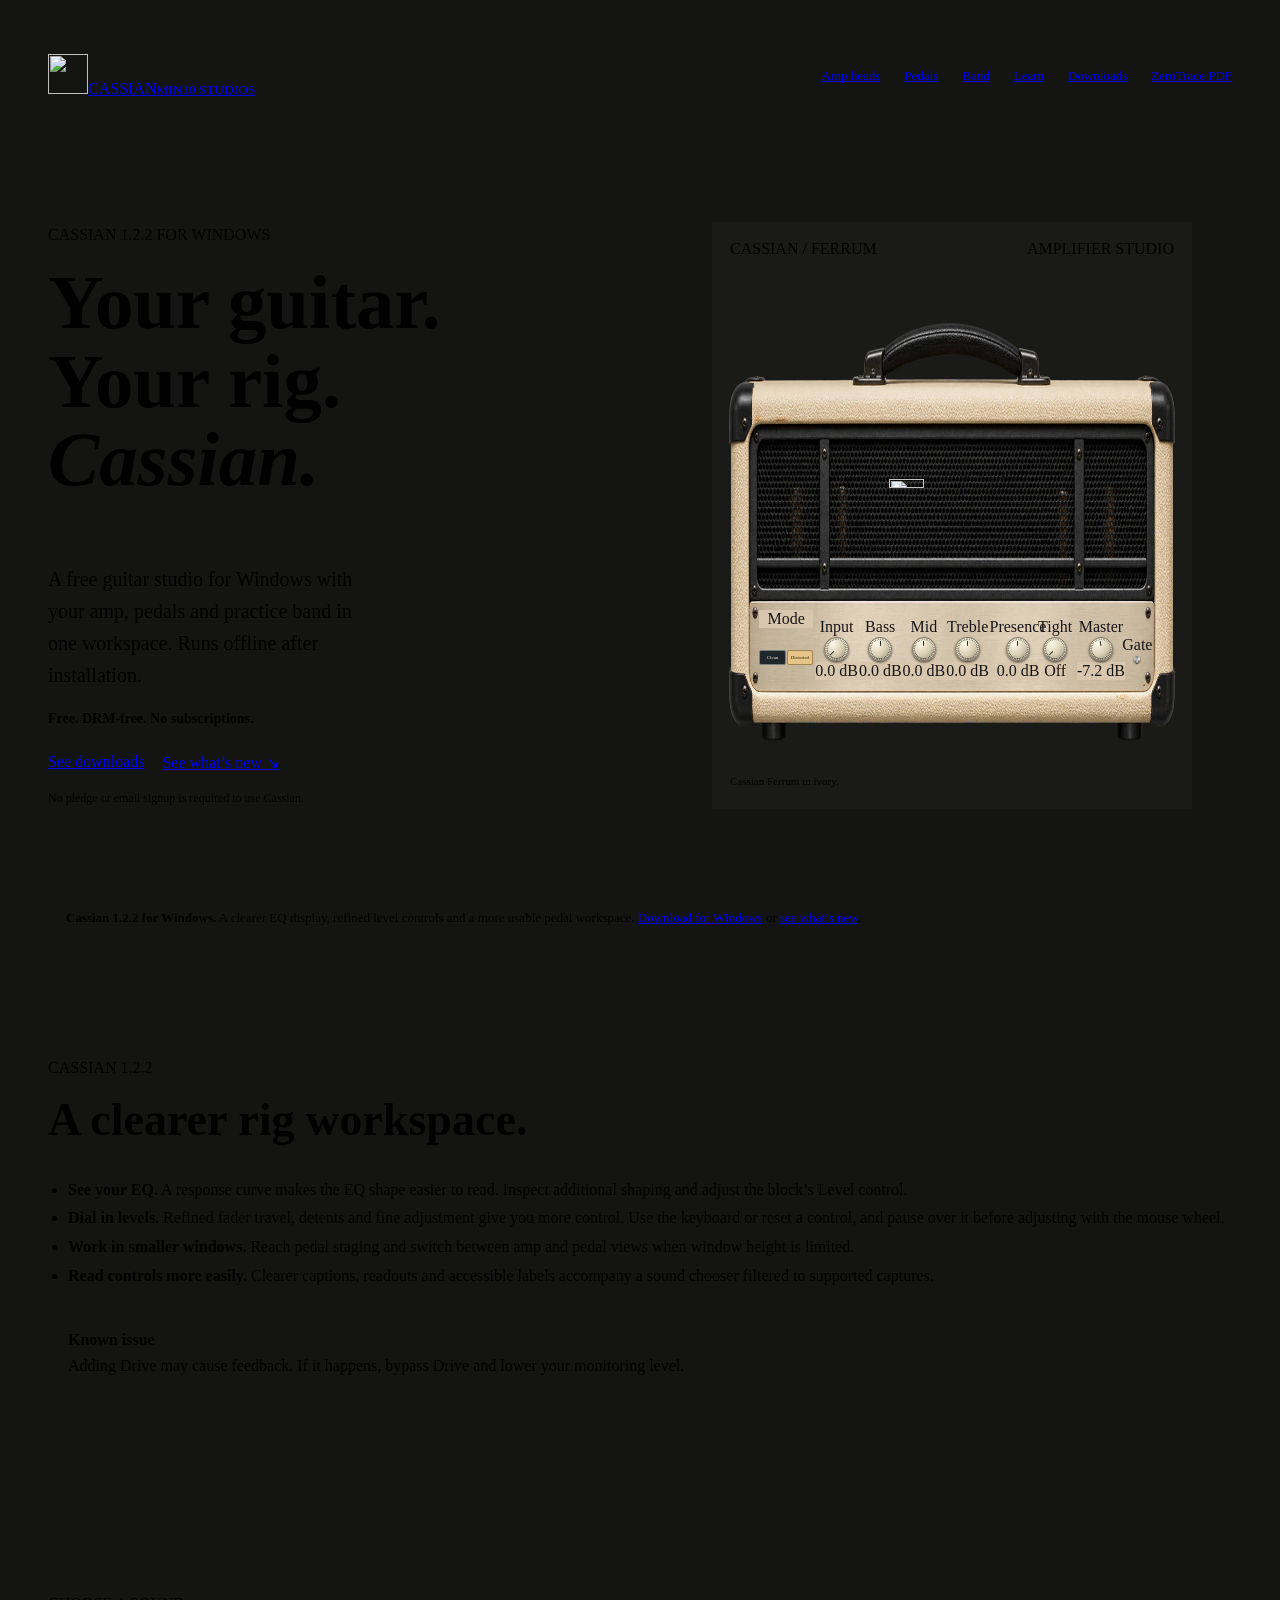
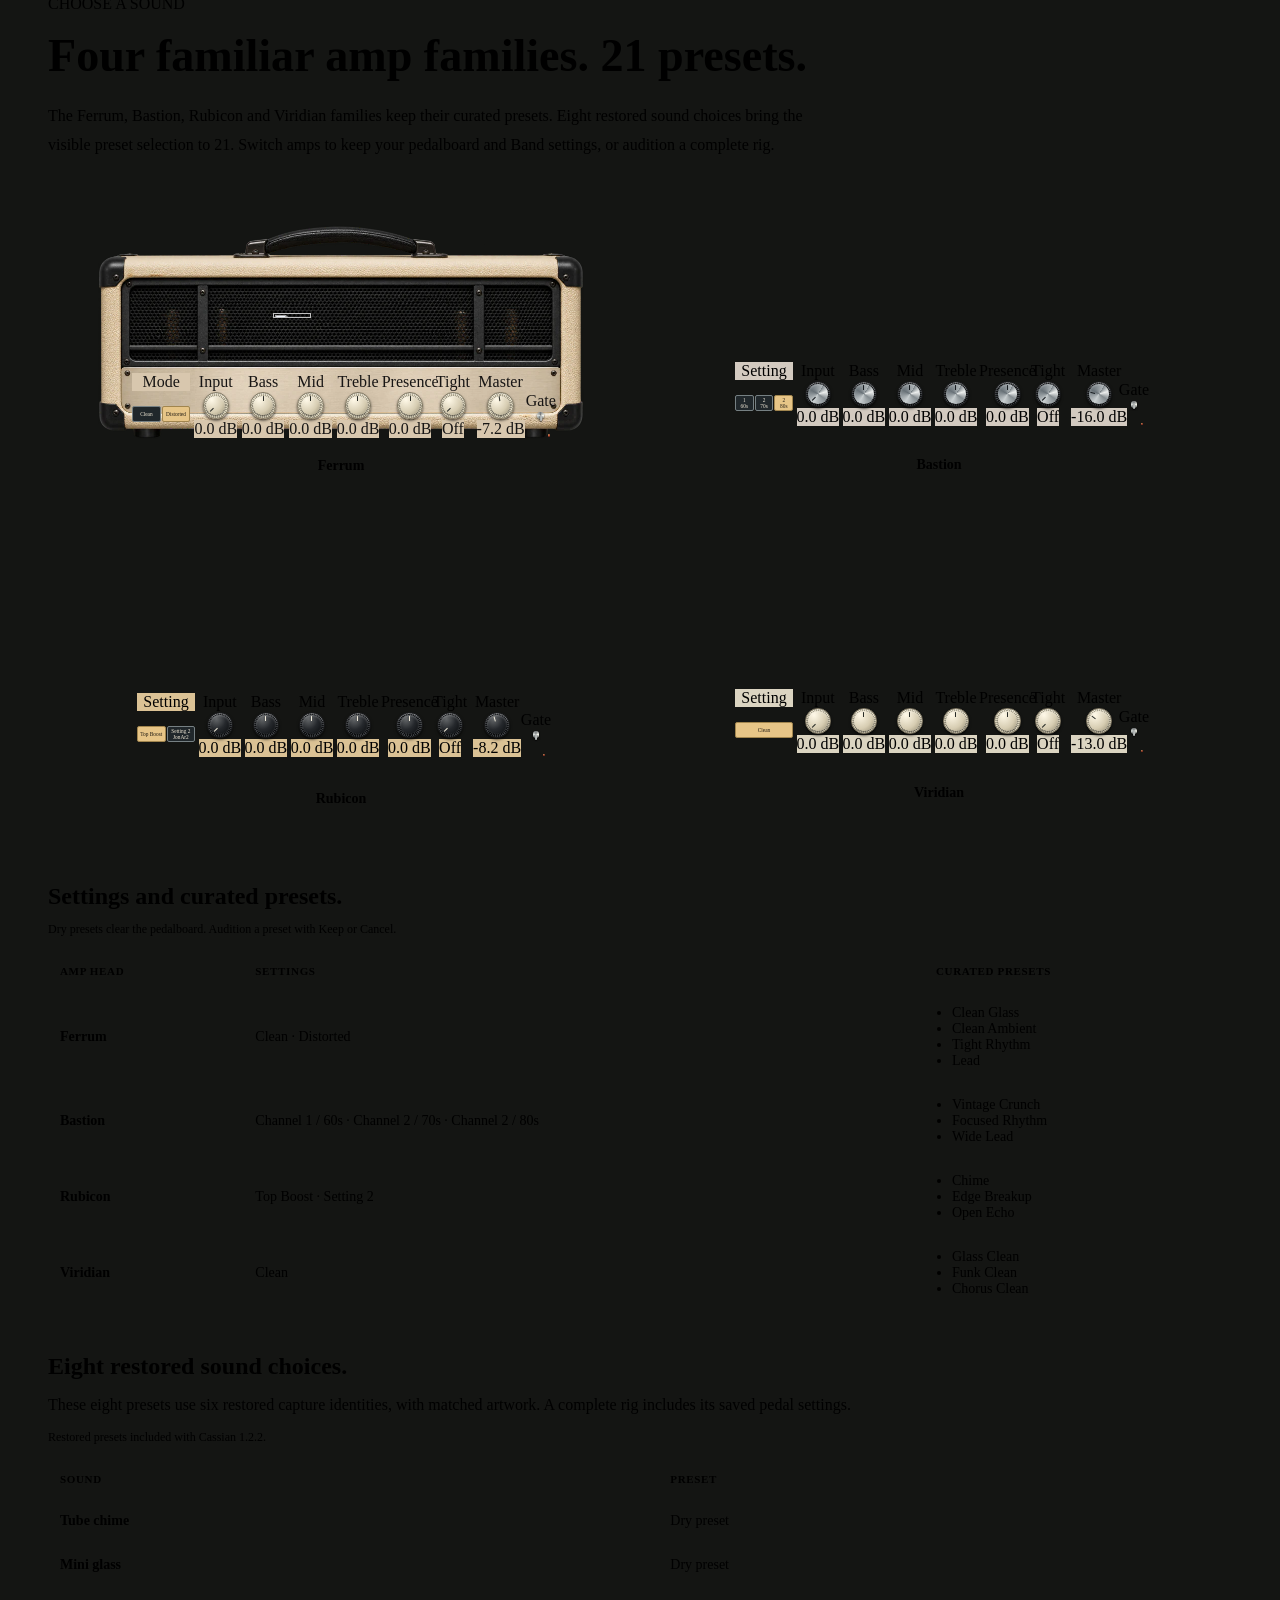
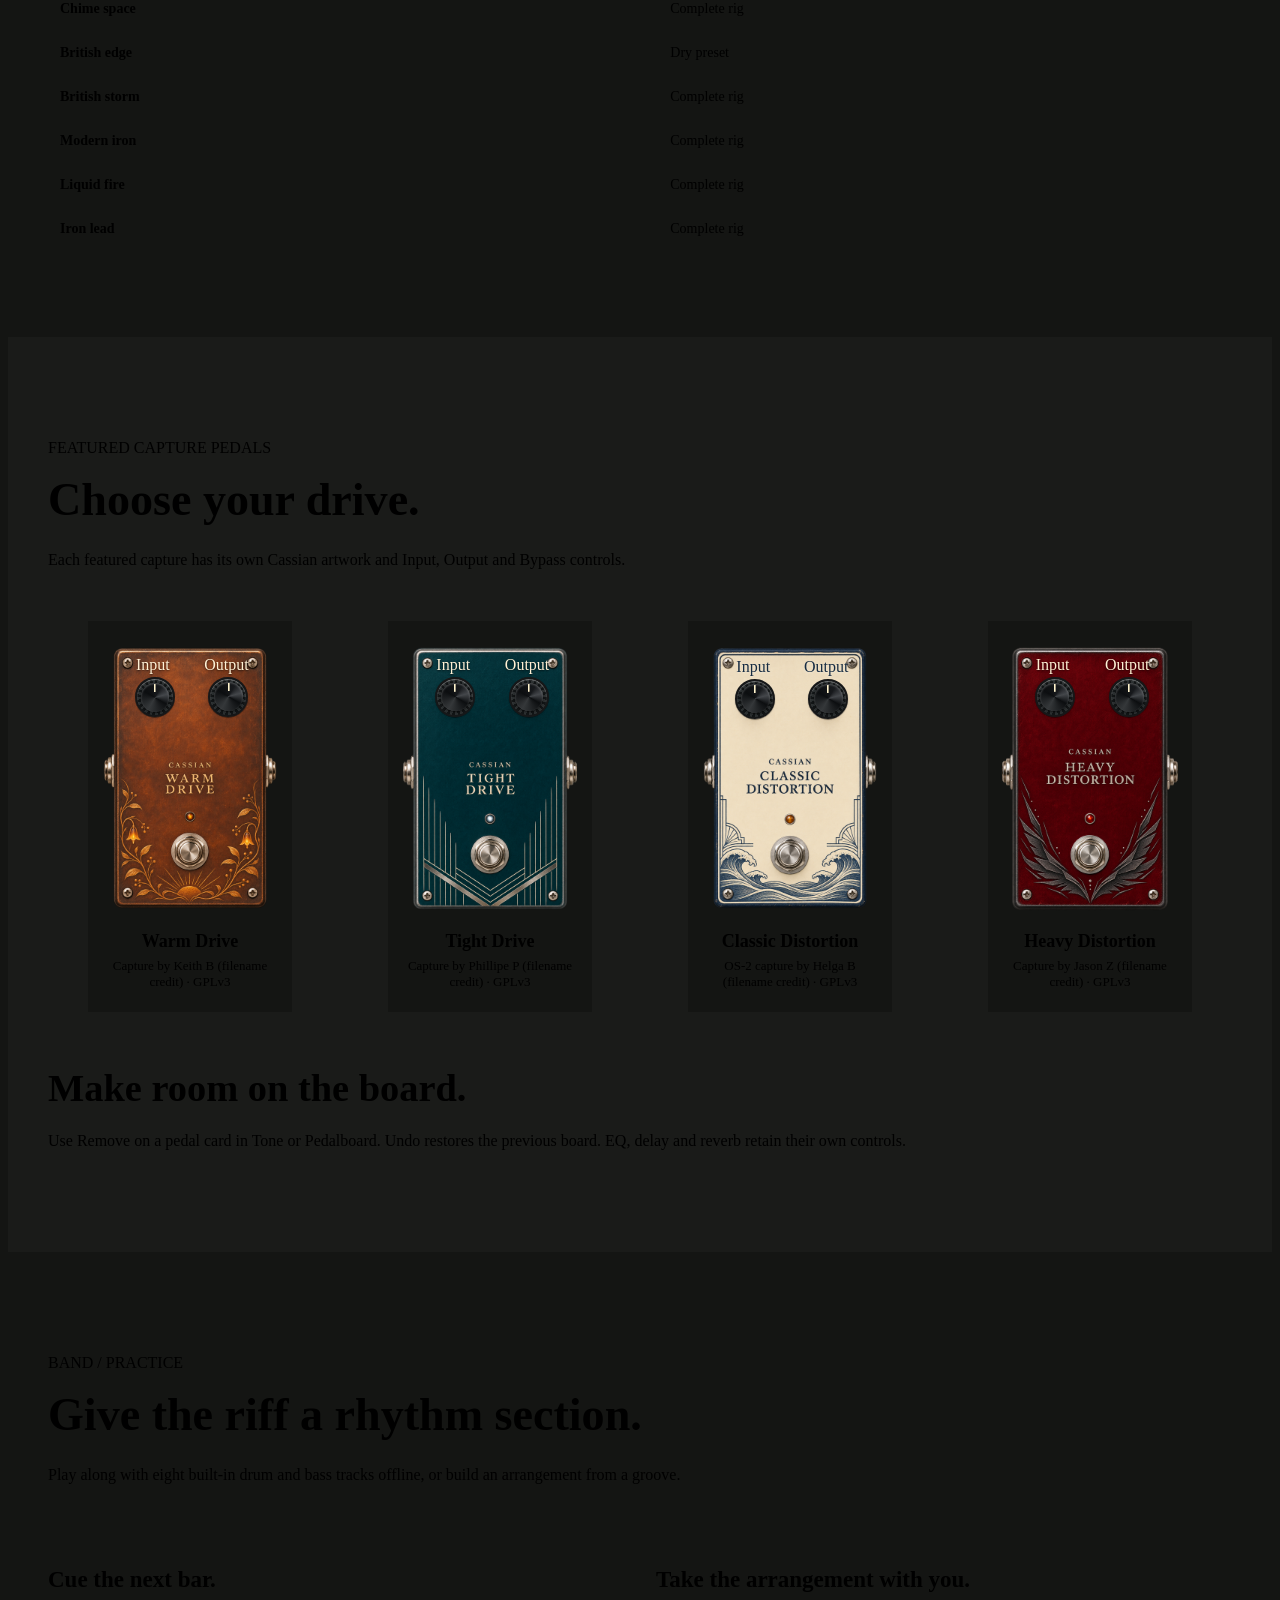
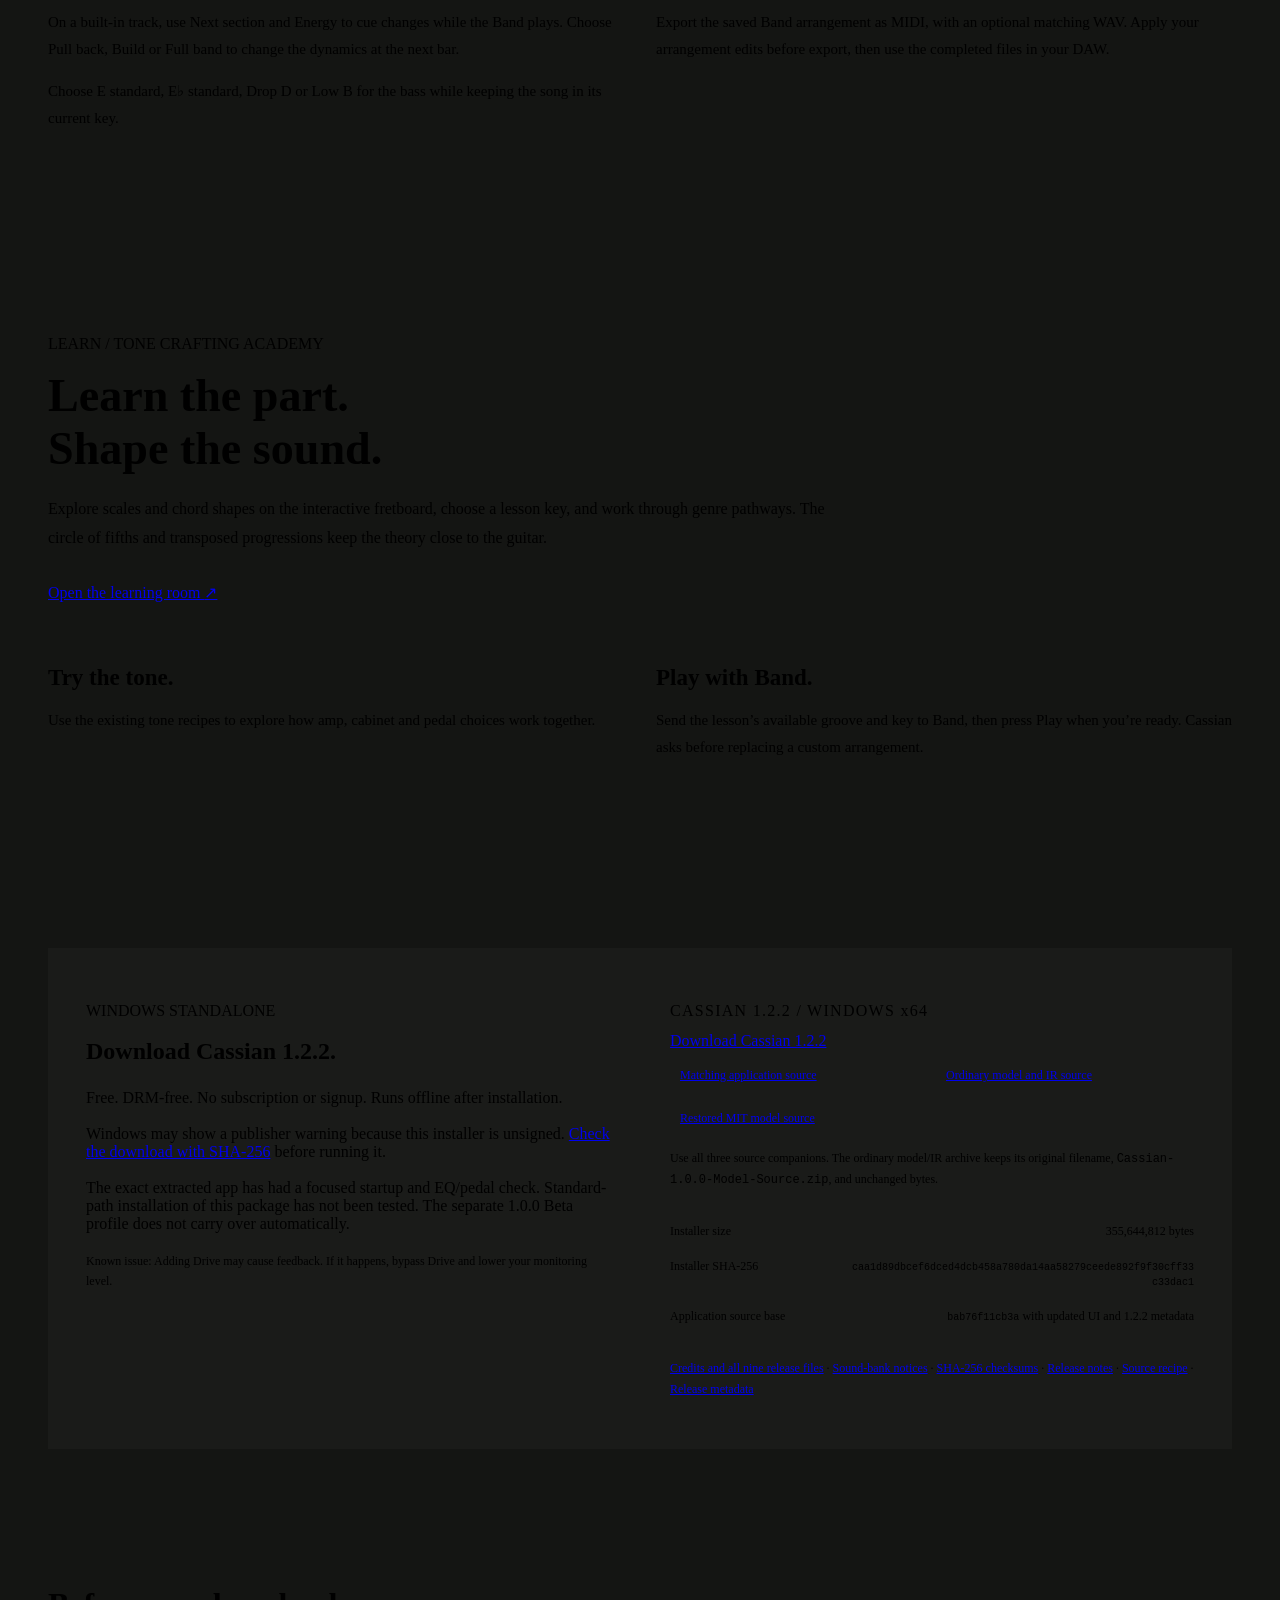
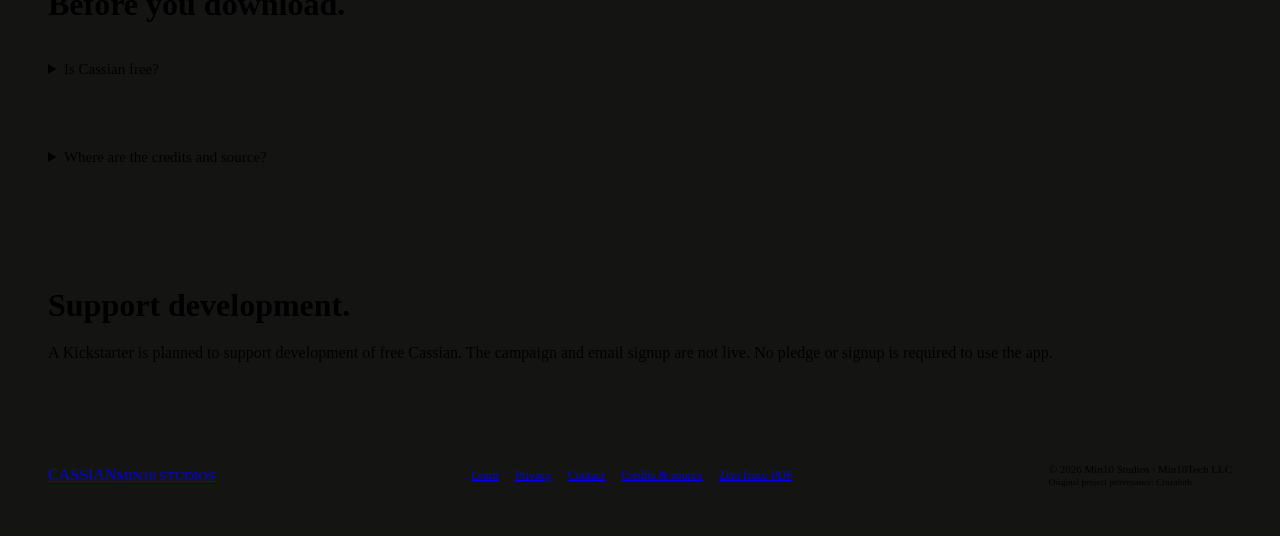
==== commit 3d74dbe4: "Publish approved Cassian 1.2.2 index.html" ====
--- a/index.html
+++ b/index.html
@@ -5,12 +5,12 @@
   <meta name="author" content="Crazaloth"><meta name="publisher" content="Min10Tech LLC">
   <meta name="robots" content="index,follow"><meta name="theme-color" content="#141513">
   <meta http-equiv="Content-Security-Policy" content="default-src 'none'; script-src 'self'; style-src 'self'; img-src 'self'; font-src 'self'; connect-src 'self'; object-src 'none'; base-uri 'none'; form-action 'none'">
-  <title>Cassian 1.2.1 — Free guitar studio</title>
-  <meta name="description" content="Cassian 1.2.1 is a free guitar studio for Windows with 21 preset choices and eight built-in Band tracks. Play offline after installation.">
+  <title>Cassian 1.2.2 — Free guitar studio</title>
+  <meta name="description" content="Cassian 1.2.2 for Windows: a clearer EQ display, refined level controls and a more usable pedal workspace in short windows.">
   <link rel="canonical" href="https://min10studios.com/">
   <meta property="og:type" content="website"><meta property="og:site_name" content="Min10 Studios">
-  <meta property="og:title" content="Cassian 1.2.1 — Free guitar studio">
-  <meta property="og:description" content="Free guitar studio for Windows. 21 preset choices and eight built-in Band tracks. Runs offline after installation.">
+  <meta property="og:title" content="Cassian 1.2.2 — Free guitar studio">
+  <meta property="og:description" content="A clearer EQ display, refined level controls and a more usable pedal workspace in short windows. Free guitar studio for Windows.">
   <meta property="og:url" content="https://min10studios.com/"><meta property="og:image" content="https://min10studios.com/assets/cassian-110-ferrum-ivory.1c7e4f901b37.webp">
   <meta property="og:image:alt" content="Ivory Cassian Ferrum guitar amplifier head"><meta name="twitter:card" content="summary_large_image">
   <link rel="icon" href="/assets/cassian-logo-192.png">
@@ -25,7 +25,7 @@
 </header>
 <main id="main">
   <section class="launch-hero launch-shell" aria-labelledby="launch-title">
-    <div><p class="eyebrow">CASSIAN 1.2.1 FOR WINDOWS</p><h1 id="launch-title">Your guitar.<br>Your rig.<br><em>Cassian.</em></h1>
+    <div><p class="eyebrow">CASSIAN 1.2.2 FOR WINDOWS</p><h1 id="launch-title">Your guitar.<br>Your rig.<br><em>Cassian.</em></h1>
       <p class="launch-lead">A free guitar studio for Windows with your amp, pedals and practice band in one workspace. Runs offline after installation.</p>
       <p class="launch-promise">Free. DRM-free. No subscriptions.</p>
       <div class="launch-actions"><a class="button primary" href="#download">See downloads</a><a class="text-link" href="#release-notes">See what’s new <span aria-hidden="true">↘</span></a></div>
@@ -61,18 +61,18 @@
   </section>
   <aside class="launch-notice launch-shell" aria-label="Release status">
     <span class="launch-dot" aria-hidden="true"></span>
-    <p><strong>Cassian 1.2.1 for Windows.</strong> Eight restored presets join the 13 curated choices. <a href="#download">Download for Windows</a> or <a href="#release-notes">what’s new</a>.</p>
+    <p><strong>Cassian 1.2.2 for Windows.</strong> A clearer EQ display, refined level controls and a more usable pedal workspace. <a href="#download">Download for Windows</a> or <a href="#release-notes">see what’s new</a>.</p>
   </aside>
   <section class="launch-section launch-shell" id="workspace" aria-labelledby="workspace-title">
     <div class="launch-section-heading" id="release-notes">
-      <p class="eyebrow">CASSIAN 1.2.1</p>
-      <h2 id="workspace-title">What’s new in 1.2.1.</h2>
+      <p class="eyebrow">CASSIAN 1.2.2</p>
+      <h2 id="workspace-title">A clearer rig workspace.</h2>
     </div>
     <ul class="release-110-notes">
-      <li><strong>Eight restored presets.</strong> Eight sound choices return alongside the 13 curated presets, with their matched Cassian artwork.</li>
-      <li><strong>Factory sound refinement.</strong> Updated starting levels, capture output profiles, cabinet processing and effects balance. Existing saved rigs retain their versioned sound settings.</li>
-      <li><strong>Audio setup.</strong> One Audio Settings route for device choices. Fresh setups prefer a supported 256- or 512-sample buffer; saved device choices are retained.</li>
-      <li><strong>Band practice.</strong> Export an arrangement while keeping its selected key and mode. The eight built-in drum and bass tracks remain available offline.</li>
+      <li><strong>See your EQ.</strong> A response curve makes the EQ shape easier to read. Inspect additional shaping and adjust the block’s Level control.</li>
+      <li><strong>Dial in levels.</strong> Refined fader travel, detents and fine adjustment give you more control. Use the keyboard or reset a control, and pause over it before adjusting with the mouse wheel.</li>
+      <li><strong>Work in smaller windows.</strong> Reach pedal staging and switch between amp and pedal views when window height is limited.</li>
+      <li><strong>Read controls more easily.</strong> Clearer captions, readouts and accessible labels accompany a sound chooser filtered to supported captures.</li>
     </ul>
     <p class="release-110-issue" id="drive-feedback"><strong>Known issue</strong><span>Adding Drive may cause feedback. If it happens, bypass Drive and lower your monitoring level.</span></p>
   </section>
@@ -202,7 +202,7 @@
       <h3>Eight restored sound choices.</h3>
       <p>These eight presets use six restored capture identities, with matched artwork. A complete rig includes its saved pedal settings.</p>
       <table>
-        <caption>Restored presets included with Cassian 1.2.1.</caption>
+        <caption>Restored presets included with Cassian 1.2.2.</caption>
         <thead><tr><th scope="col">Sound</th><th scope="col">Preset</th></tr></thead>
         <tbody>
           <tr><th scope="row">Tube chime</th><td>Dry preset</td></tr>
@@ -348,35 +348,36 @@
     <div class="download-panel release-110-download" id="release-110-download">
       <div>
         <p class="eyebrow">WINDOWS STANDALONE</p>
-        <h2 id="release-download-title">Download Cassian 1.2.1.</h2>
+        <h2 id="release-download-title">Download Cassian 1.2.2.</h2>
         <p>Free. DRM-free. No subscription or signup. Runs offline after installation.</p>
         <p>Windows may show a publisher warning because this installer is unsigned.
           <a href="/security.html">Check the download with SHA-256</a> before running it.</p>
-        <p><strong>Updating from 1.2.0?</strong> The installer uses the same Windows profile.
+        <p>The exact extracted app has had a focused startup and EQ/pedal check.
+          Standard-path installation of this package has not been tested.
           The separate 1.0.0 Beta profile does not carry over automatically.</p>
         <p class="launch-small">Known issue: Adding Drive may cause feedback. If it happens, bypass Drive and lower your monitoring level.</p>
       </div>
       <div class="download-state" id="release-source">
-        <p class="download-held">CASSIAN 1.2.1 / WINDOWS x64</p>
-        <a class="button primary" id="release-121-installer" href="https://github.com/Min10Studios/cassian-website/releases/download/v1.2.1/Cassian-1.2.1-Setup.exe">Download Cassian 1.2.1</a>
+        <p class="download-held">CASSIAN 1.2.2 / WINDOWS x64</p>
+        <a class="button primary" id="release-122-installer" href="https://github.com/Min10Studios/cassian-website/releases/download/v1.2.2/Cassian-1.2.2-Setup.exe">Download Cassian 1.2.2</a>
         <div class="source-actions">
-          <a class="button outline" href="https://github.com/Min10Studios/cassian-website/releases/download/v1.2.1/Cassian-1.2.1-Source.zip">Matching application source</a>
-          <a class="button outline" href="https://github.com/Min10Studios/cassian-website/releases/download/v1.2.1/Cassian-1.0.0-Model-Source.zip">Ordinary model and IR source</a>
-          <a class="button outline" href="https://github.com/Min10Studios/cassian-website/releases/download/v1.2.1/Cassian-1.2.1-MIT-Model-Source.zip">Restored MIT model source</a>
+          <a class="button outline" href="https://github.com/Min10Studios/cassian-website/releases/download/v1.2.2/Cassian-1.2.2-Source.zip">Matching application source</a>
+          <a class="button outline" href="https://github.com/Min10Studios/cassian-website/releases/download/v1.2.2/Cassian-1.0.0-Model-Source.zip">Ordinary model and IR source</a>
+          <a class="button outline" href="https://github.com/Min10Studios/cassian-website/releases/download/v1.2.2/Cassian-1.2.2-MIT-Model-Source.zip">Restored MIT model source</a>
         </div>
         <p class="launch-small">Use all three source companions. The ordinary model/IR archive
           keeps its original filename, <code>Cassian-1.0.0-Model-Source.zip</code>, and unchanged bytes.</p>
         <dl class="release-facts">
-          <div><dt>Installer size</dt><dd>355,558,141 bytes</dd></div>
-          <div><dt>Installer SHA-256</dt><dd><code>41059f1cb11f0468250d1d2143ca3d6afd6d72597bfd5d29491305592d9648d3</code></dd></div>
-          <div><dt>Application source base</dt><dd><code>bab76f11cb3a</code> plus published source overlays</dd></div>
+          <div><dt>Installer size</dt><dd>355,644,812 bytes</dd></div>
+          <div><dt>Installer SHA-256</dt><dd><code>caa1d89dbcef6dced4dcb458a780da14aa58279ceede892f9f30cff33c33dac1</code></dd></div>
+          <div><dt>Application source base</dt><dd><code>bab76f11cb3a</code> with updated UI and 1.2.2 metadata</dd></div>
         </dl>
         <p class="launch-small"><a href="/model-credits.html">Credits and all nine release files</a> ·
-          <a href="https://github.com/Min10Studios/cassian-website/releases/download/v1.2.1/NOTICES.txt">Sound-bank notices</a> ·
-          <a href="https://github.com/Min10Studios/cassian-website/releases/download/v1.2.1/SHA256SUMS.txt">SHA-256 checksums</a> ·
-          <a href="https://github.com/Min10Studios/cassian-website/releases/download/v1.2.1/RELEASE-NOTES.txt">Release notes</a> ·
-          <a href="https://github.com/Min10Studios/cassian-website/releases/download/v1.2.1/SOURCE-RECIPE.json">Source recipe</a> ·
-          <a href="https://github.com/Min10Studios/cassian-website/releases/download/v1.2.1/Release.json">Release metadata</a></p>
+          <a href="https://github.com/Min10Studios/cassian-website/releases/download/v1.2.2/NOTICES.txt">Sound-bank notices</a> ·
+          <a href="https://github.com/Min10Studios/cassian-website/releases/download/v1.2.2/SHA256SUMS.txt">SHA-256 checksums</a> ·
+          <a href="https://github.com/Min10Studios/cassian-website/releases/download/v1.2.2/RELEASE-NOTES.txt">Release notes</a> ·
+          <a href="https://github.com/Min10Studios/cassian-website/releases/download/v1.2.2/SOURCE-RECIPE.json">Source recipe</a> ·
+          <a href="https://github.com/Min10Studios/cassian-website/releases/download/v1.2.2/Release.json">Release metadata</a></p>
       </div>
     </div>
   </section>
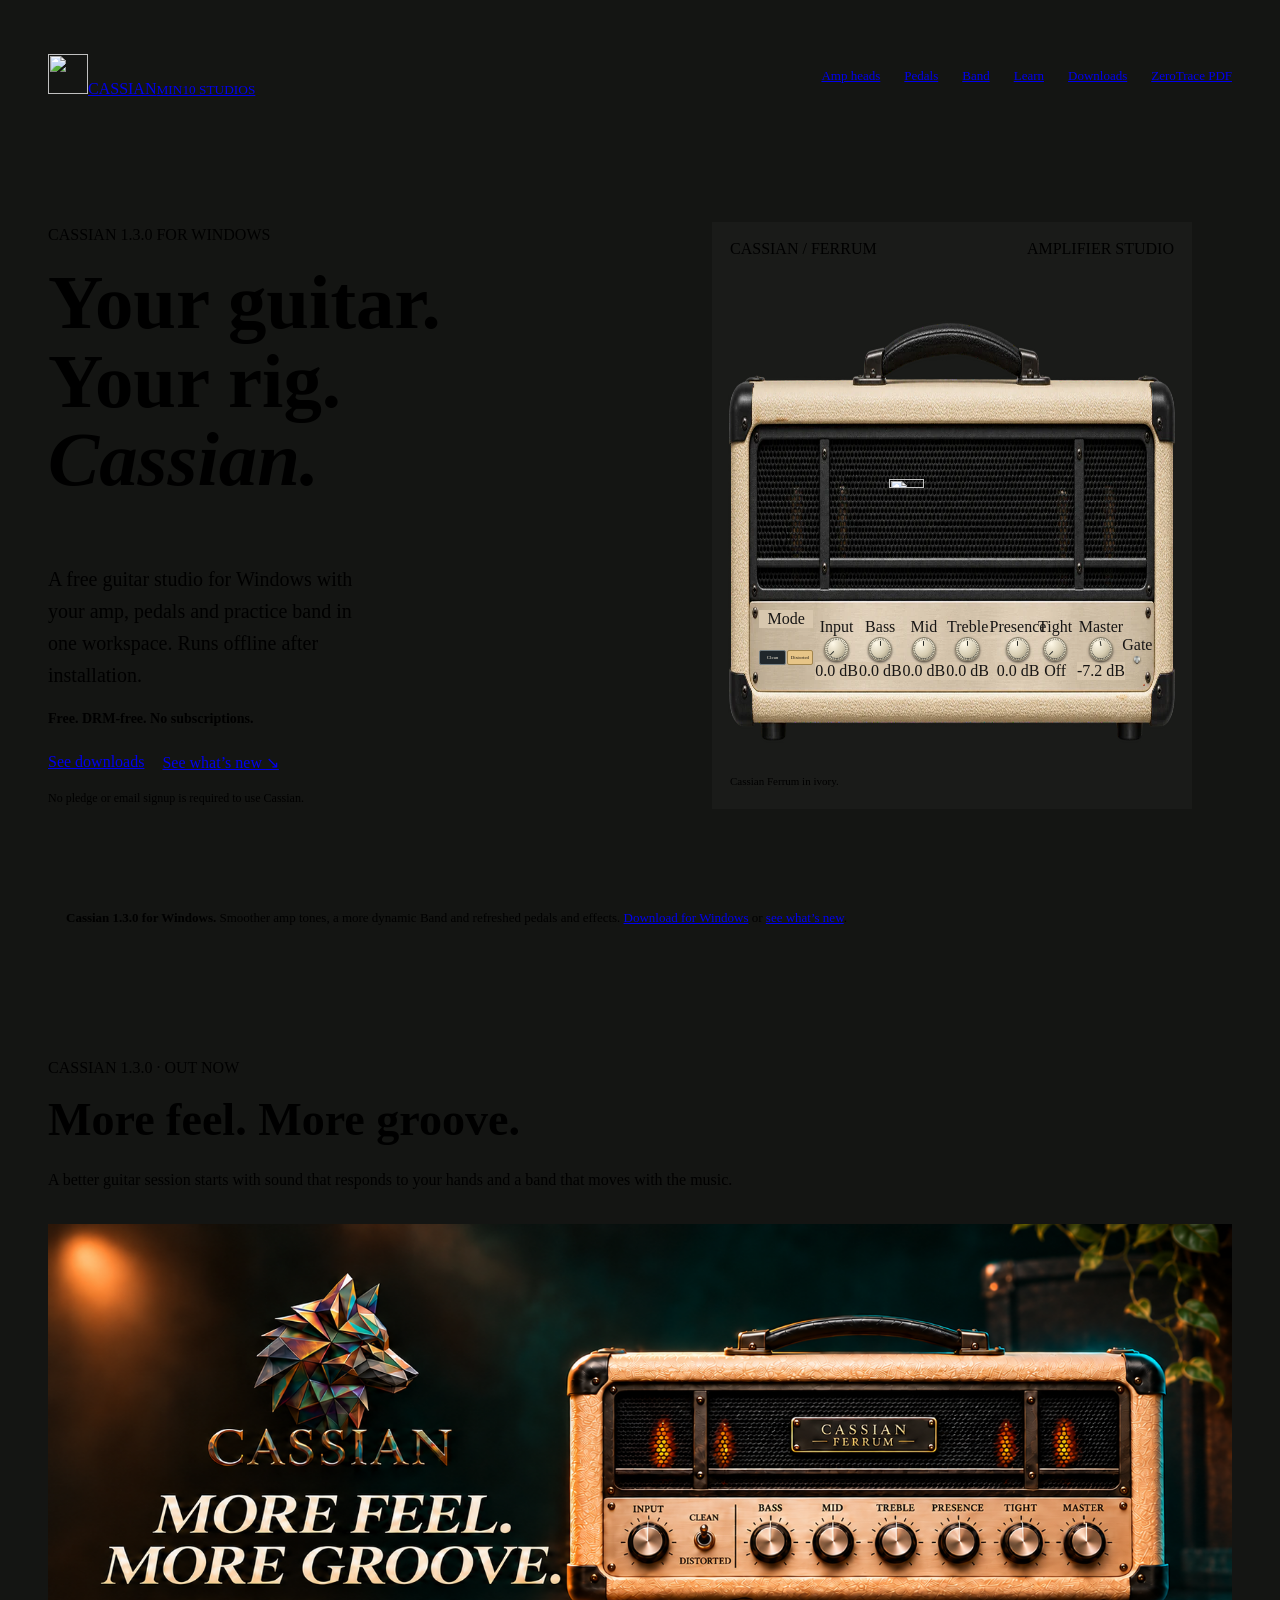
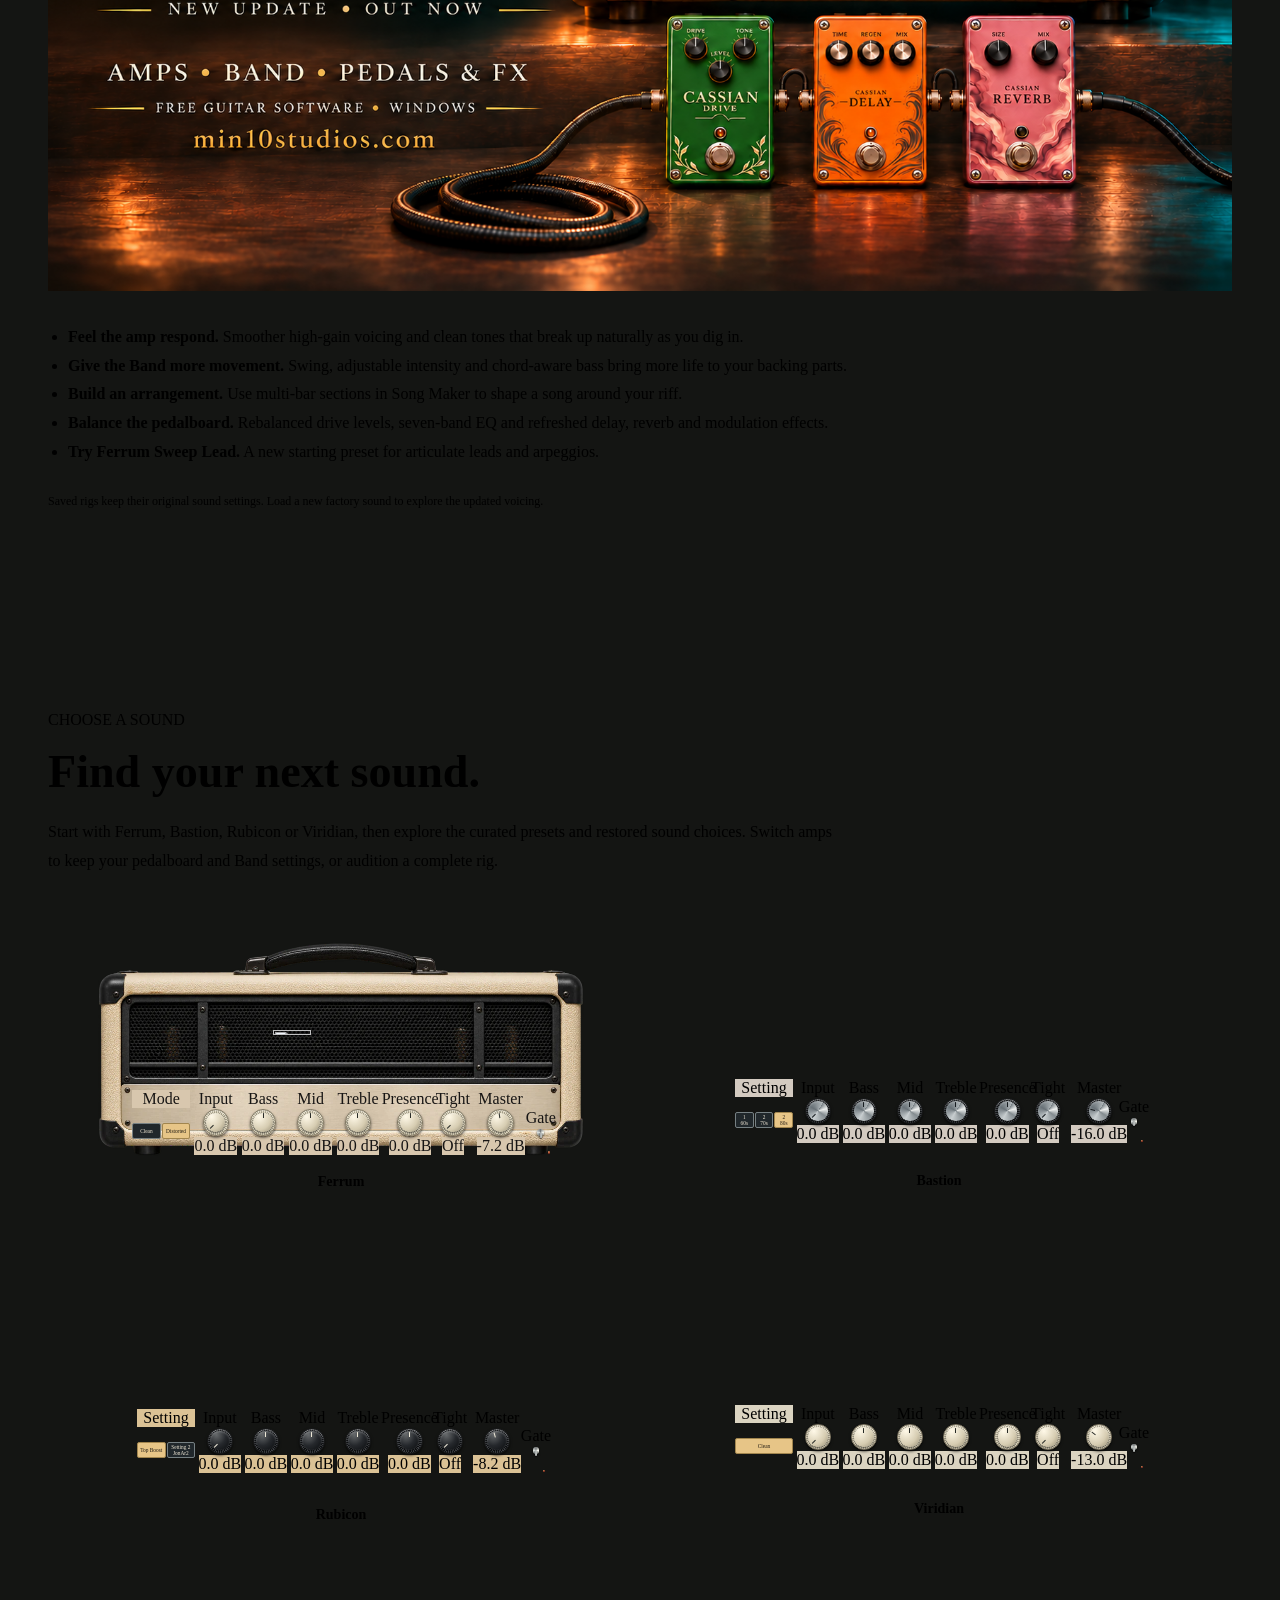
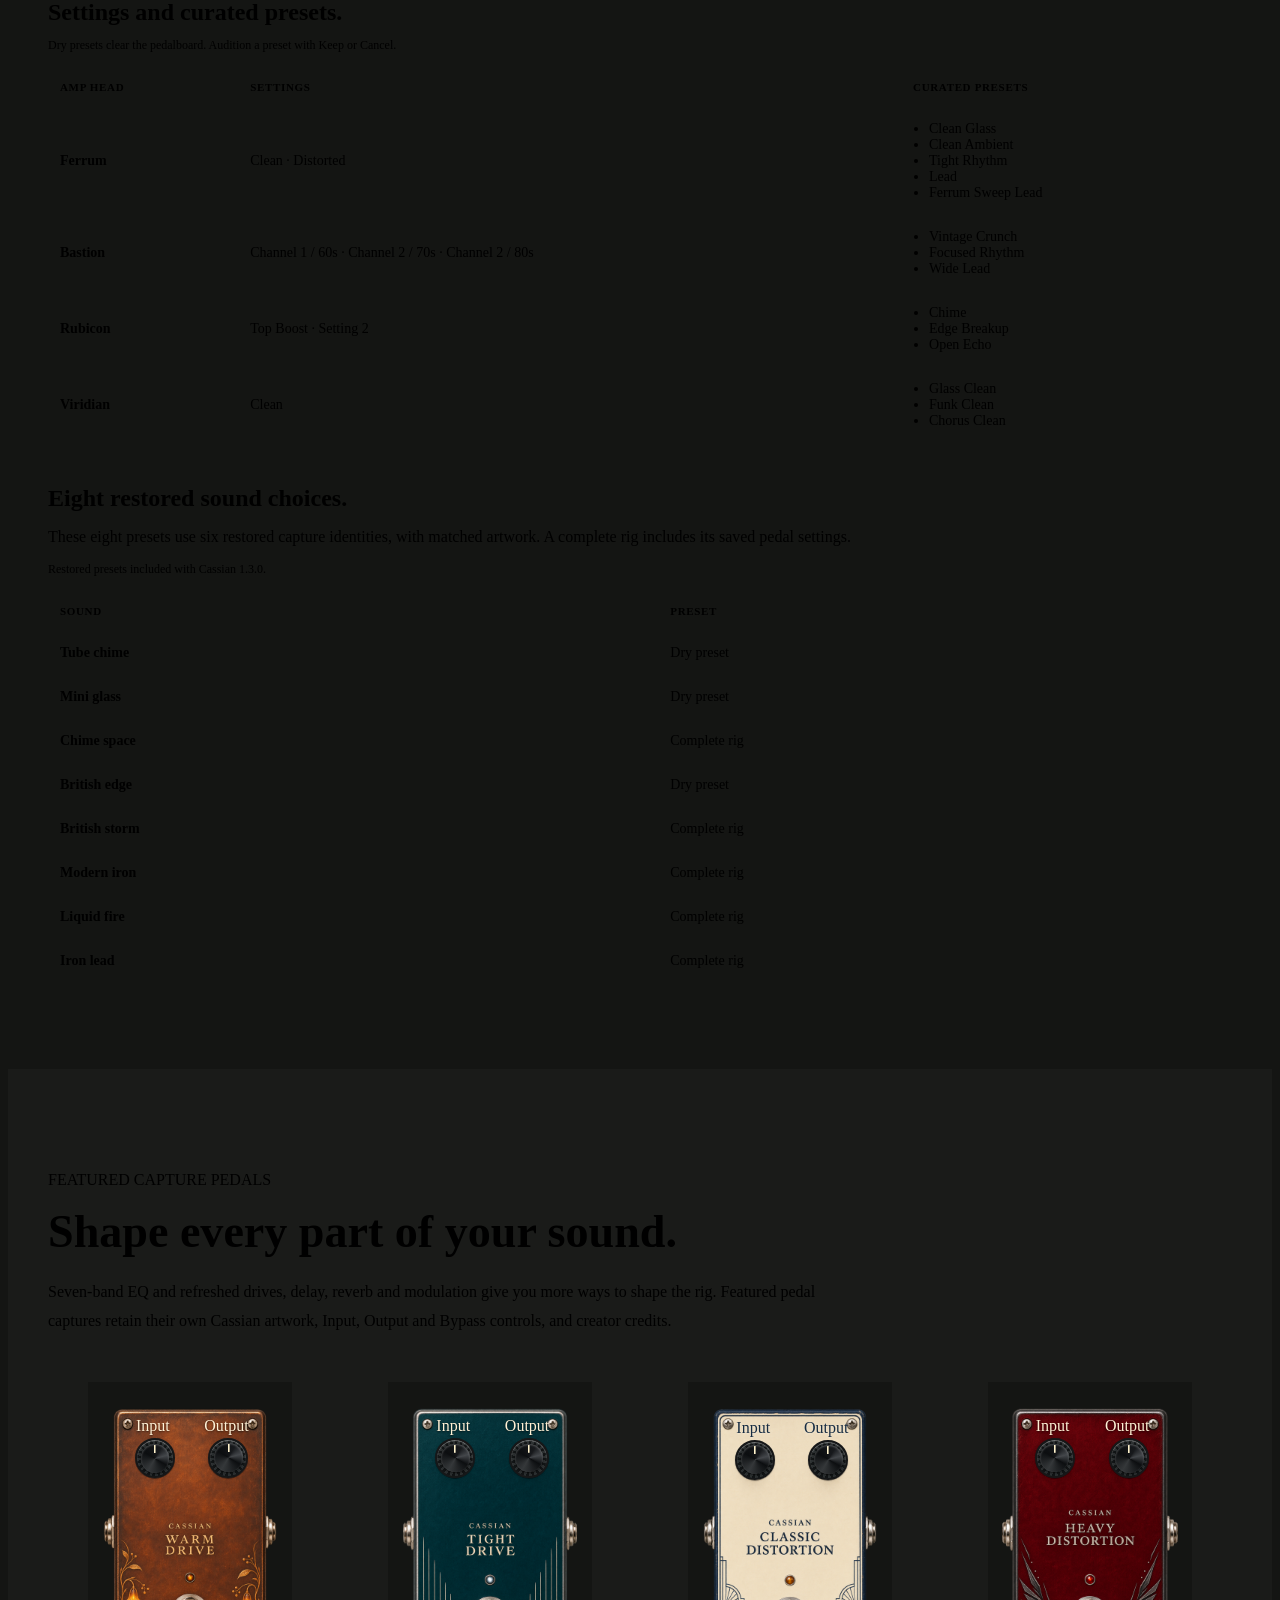
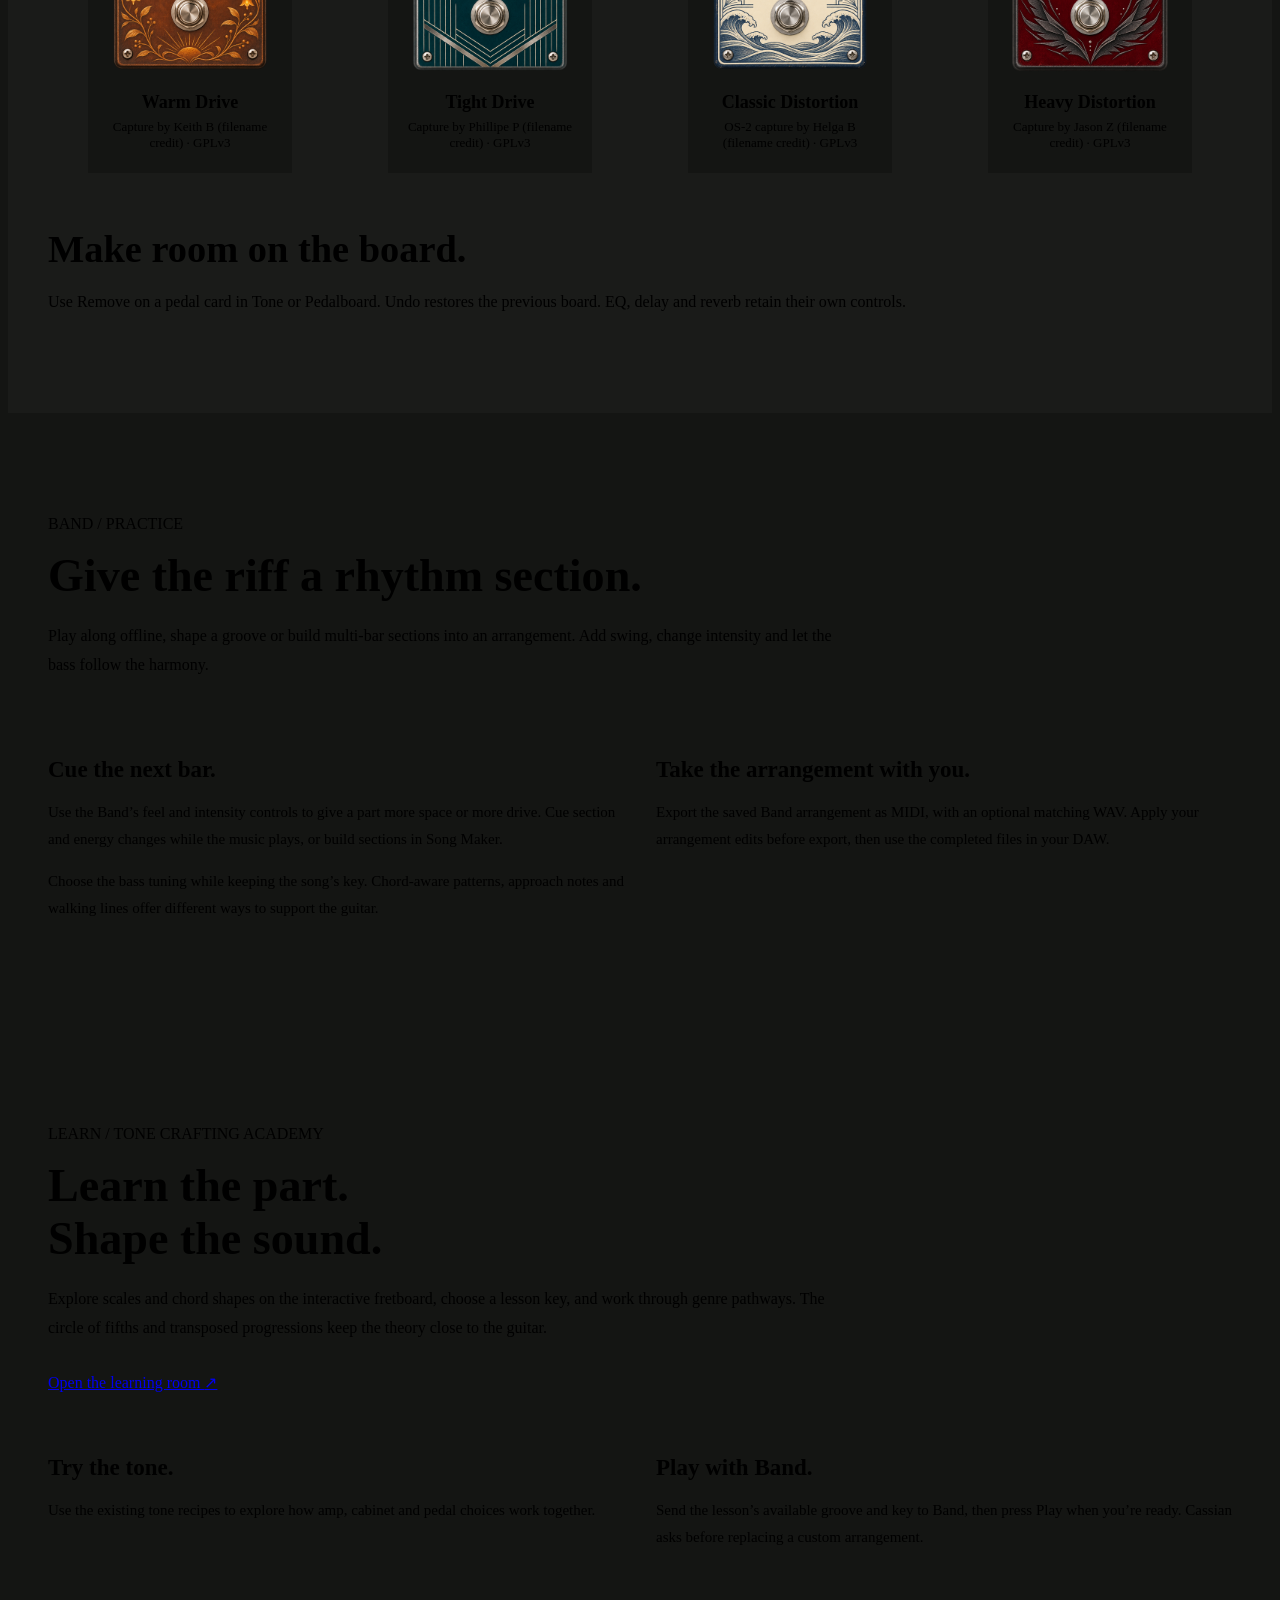
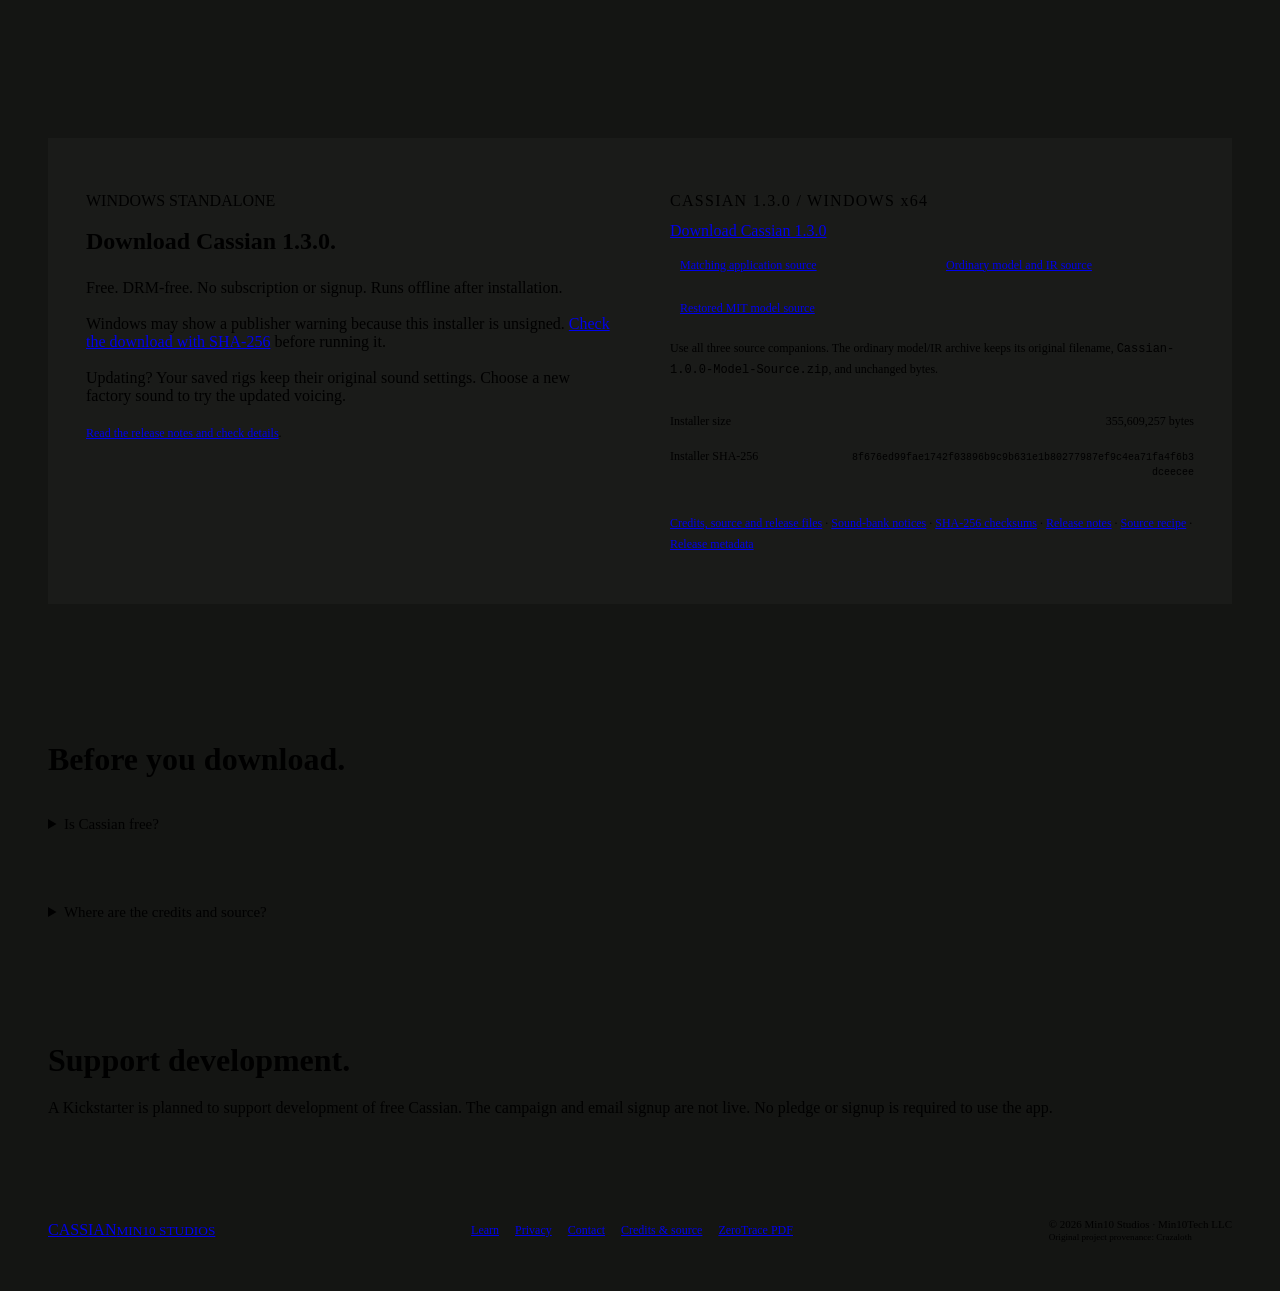
==== commit 384d83d6: "Publish Cassian 1.3.0 download and customer-facing launch campaign" ====
--- a/index.html
+++ b/index.html
@@ -5,14 +5,14 @@
   <meta name="author" content="Crazaloth"><meta name="publisher" content="Min10Tech LLC">
   <meta name="robots" content="index,follow"><meta name="theme-color" content="#141513">
   <meta http-equiv="Content-Security-Policy" content="default-src 'none'; script-src 'self'; style-src 'self'; img-src 'self'; font-src 'self'; connect-src 'self'; object-src 'none'; base-uri 'none'; form-action 'none'">
-  <title>Cassian 1.2.2 — Free guitar studio</title>
-  <meta name="description" content="Cassian 1.2.2 for Windows: a clearer EQ display, refined level controls and a more usable pedal workspace in short windows.">
+  <title>Cassian 1.3.0 — Free guitar studio</title>
+  <meta name="description" content="Cassian 1.3.0 for Windows: smoother amp tones, a more dynamic backing band, chord-aware bass, seven-band EQ and refreshed pedals and effects.">
   <link rel="canonical" href="https://min10studios.com/">
   <meta property="og:type" content="website"><meta property="og:site_name" content="Min10 Studios">
-  <meta property="og:title" content="Cassian 1.2.2 — Free guitar studio">
-  <meta property="og:description" content="A clearer EQ display, refined level controls and a more usable pedal workspace in short windows. Free guitar studio for Windows.">
-  <meta property="og:url" content="https://min10studios.com/"><meta property="og:image" content="https://min10studios.com/assets/cassian-110-ferrum-ivory.1c7e4f901b37.webp">
-  <meta property="og:image:alt" content="Ivory Cassian Ferrum guitar amplifier head"><meta name="twitter:card" content="summary_large_image">
+  <meta property="og:title" content="Cassian 1.3.0 — Free guitar studio">
+  <meta property="og:description" content="Cassian 1.3.0 for Windows: smoother amp tones, a more dynamic backing band, chord-aware bass, seven-band EQ and refreshed pedals and effects.">
+  <meta property="og:url" content="https://min10studios.com/"><meta property="og:image" content="https://min10studios.com/assets/cassian-130-launch-landscape.png">
+  <meta property="og:image:alt" content="Cassian 1.3.0: More feel. More groove. Ivory Ferrum and three Cassian pedals."><meta name="twitter:card" content="summary_large_image">
   <link rel="icon" href="/assets/cassian-logo-192.png">
   <link rel="preload" as="image" href="/assets/cassian-110-ferrum-ivory.1c7e4f901b37.webp" fetchpriority="high">
   <link rel="stylesheet" href="/styles.css"><link rel="stylesheet" href="/launch.css">
@@ -25,7 +25,7 @@
 </header>
 <main id="main">
   <section class="launch-hero launch-shell" aria-labelledby="launch-title">
-    <div><p class="eyebrow">CASSIAN 1.2.2 FOR WINDOWS</p><h1 id="launch-title">Your guitar.<br>Your rig.<br><em>Cassian.</em></h1>
+    <div><p class="eyebrow">CASSIAN 1.3.0 FOR WINDOWS</p><h1 id="launch-title">Your guitar.<br>Your rig.<br><em>Cassian.</em></h1>
       <p class="launch-lead">A free guitar studio for Windows with your amp, pedals and practice band in one workspace. Runs offline after installation.</p>
       <p class="launch-promise">Free. DRM-free. No subscriptions.</p>
       <div class="launch-actions"><a class="button primary" href="#download">See downloads</a><a class="text-link" href="#release-notes">See what’s new <span aria-hidden="true">↘</span></a></div>
@@ -61,26 +61,29 @@
   </section>
   <aside class="launch-notice launch-shell" aria-label="Release status">
     <span class="launch-dot" aria-hidden="true"></span>
-    <p><strong>Cassian 1.2.2 for Windows.</strong> A clearer EQ display, refined level controls and a more usable pedal workspace. <a href="#download">Download for Windows</a> or <a href="#release-notes">see what’s new</a>.</p>
+    <p><strong>Cassian 1.3.0 for Windows.</strong> Smoother amp tones, a more dynamic Band and refreshed pedals and effects. <a href="#download">Download for Windows</a> or <a href="#release-notes">see what’s new</a>.</p>
   </aside>
   <section class="launch-section launch-shell" id="workspace" aria-labelledby="workspace-title">
     <div class="launch-section-heading" id="release-notes">
-      <p class="eyebrow">CASSIAN 1.2.2</p>
-      <h2 id="workspace-title">A clearer rig workspace.</h2>
-    </div>
+      <p class="eyebrow">CASSIAN 1.3.0 · OUT NOW</p>
+      <h2 id="workspace-title">More feel. More groove.</h2>
+      <p>A better guitar session starts with sound that responds to your hands and a band that moves with the music.</p>
+    </div>
+    <figure class="release-130-banner"><img src="/assets/cassian-130-launch-landscape.png" width="1672" height="941" alt="Cassian: More feel. More groove. Ivory Ferrum amplifier and three Cassian pedals." loading="lazy" decoding="async"></figure>
     <ul class="release-110-notes">
-      <li><strong>See your EQ.</strong> A response curve makes the EQ shape easier to read. Inspect additional shaping and adjust the block’s Level control.</li>
-      <li><strong>Dial in levels.</strong> Refined fader travel, detents and fine adjustment give you more control. Use the keyboard or reset a control, and pause over it before adjusting with the mouse wheel.</li>
-      <li><strong>Work in smaller windows.</strong> Reach pedal staging and switch between amp and pedal views when window height is limited.</li>
-      <li><strong>Read controls more easily.</strong> Clearer captions, readouts and accessible labels accompany a sound chooser filtered to supported captures.</li>
+      <li><strong>Feel the amp respond.</strong> Smoother high-gain voicing and clean tones that break up naturally as you dig in.</li>
+      <li><strong>Give the Band more movement.</strong> Swing, adjustable intensity and chord-aware bass bring more life to your backing parts.</li>
+      <li><strong>Build an arrangement.</strong> Use multi-bar sections in Song Maker to shape a song around your riff.</li>
+      <li><strong>Balance the pedalboard.</strong> Rebalanced drive levels, seven-band EQ and refreshed delay, reverb and modulation effects.</li>
+      <li><strong>Try Ferrum Sweep Lead.</strong> A new starting preset for articulate leads and arpeggios.</li>
     </ul>
-    <p class="release-110-issue" id="drive-feedback"><strong>Known issue</strong><span>Adding Drive may cause feedback. If it happens, bypass Drive and lower your monitoring level.</span></p>
+    <p class="launch-small">Saved rigs keep their original sound settings. Load a new factory sound to explore the updated voicing.</p>
   </section>
   <section class="launch-section launch-shell" id="amps" aria-labelledby="amps-title">
     <div class="launch-section-heading">
       <p class="eyebrow">CHOOSE A SOUND</p>
-      <h2 id="amps-title">Four familiar amp families. 21 presets.</h2>
-      <p>The Ferrum, Bastion, Rubicon and Viridian families keep their curated presets. Eight restored sound choices bring the visible preset selection to 21. Switch amps to keep your pedalboard and Band settings, or audition a complete rig.</p>
+      <h2 id="amps-title">Find your next sound.</h2>
+      <p>Start with Ferrum, Bastion, Rubicon or Viridian, then explore the curated presets and restored sound choices. Switch amps to keep your pedalboard and Band settings, or audition a complete rig.</p>
     </div>
     <div class="head-gallery release-110-heads" aria-label="Four illustrated amp heads">
       <figure class="head-card">
@@ -191,7 +194,7 @@
         <caption>Dry presets clear the pedalboard. Audition a preset with Keep or Cancel.</caption>
         <thead><tr><th scope="col">Amp head</th><th scope="col">Settings</th><th scope="col">Curated presets</th></tr></thead>
         <tbody>
-          <tr><th scope="row">Ferrum</th><td>Clean · Distorted</td><td><ul><li>Clean Glass</li><li>Clean Ambient</li><li>Tight Rhythm</li><li>Lead</li></ul></td></tr>
+          <tr><th scope="row">Ferrum</th><td>Clean · Distorted</td><td><ul><li>Clean Glass</li><li>Clean Ambient</li><li>Tight Rhythm</li><li>Lead</li><li>Ferrum Sweep Lead</li></ul></td></tr>
           <tr><th scope="row">Bastion</th><td>Channel 1 / 60s · Channel 2 / 70s · Channel 2 / 80s</td><td><ul><li>Vintage Crunch</li><li>Focused Rhythm</li><li>Wide Lead</li></ul></td></tr>
           <tr><th scope="row">Rubicon</th><td>Top Boost · Setting 2</td><td><ul><li>Chime</li><li>Edge Breakup</li><li>Open Echo</li></ul></td></tr>
           <tr><th scope="row">Viridian</th><td>Clean</td><td><ul><li>Glass Clean</li><li>Funk Clean</li><li>Chorus Clean</li></ul></td></tr>
@@ -202,7 +205,7 @@
       <h3>Eight restored sound choices.</h3>
       <p>These eight presets use six restored capture identities, with matched artwork. A complete rig includes its saved pedal settings.</p>
       <table>
-        <caption>Restored presets included with Cassian 1.2.2.</caption>
+        <caption>Restored presets included with Cassian 1.3.0.</caption>
         <thead><tr><th scope="col">Sound</th><th scope="col">Preset</th></tr></thead>
         <tbody>
           <tr><th scope="row">Tube chime</th><td>Dry preset</td></tr>
@@ -220,8 +223,8 @@
   <section class="launch-section launch-pedal-section" id="pedals" aria-labelledby="pedals-title"><div class="launch-shell">
     <div class="launch-section-heading">
       <p class="eyebrow">FEATURED CAPTURE PEDALS</p>
-      <h2 id="pedals-title">Choose your drive.</h2>
-      <p>Each featured capture has its own Cassian artwork and Input, Output and Bypass controls.</p>
+      <h2 id="pedals-title">Shape every part of your sound.</h2>
+      <p>Seven-band EQ and refreshed drives, delay, reverb and modulation give you more ways to shape the rig. Featured pedal captures retain their own Cassian artwork, Input, Output and Bypass controls, and creator credits.</p>
     </div>
     <div class="pedal-details release-110-captures">
       <figure>
@@ -326,13 +329,13 @@
     <div class="launch-section-heading">
       <p class="eyebrow">BAND / PRACTICE</p>
       <h2 id="band-title">Give the riff a rhythm section.</h2>
-      <p>Play along with eight built-in drum and bass tracks offline, or build an arrangement from a groove.</p>
+      <p>Play along offline, shape a groove or build multi-bar sections into an arrangement. Add swing, change intensity and let the bass follow the harmony.</p>
     </div>
     <div class="workflow-grid">
       <article>
         <h3>Cue the next bar.</h3>
-        <p>On a built-in track, use Next section and Energy to cue changes while the Band plays. Choose Pull back, Build or Full band to change the dynamics at the next bar.</p>
-        <p>Choose E standard, E♭ standard, Drop D or Low B for the bass while keeping the song in its current key.</p>
+        <p>Use the Band’s feel and intensity controls to give a part more space or more drive. Cue section and energy changes while the music plays, or build sections in Song Maker.</p>
+        <p>Choose the bass tuning while keeping the song’s key. Chord-aware patterns, approach notes and walking lines offer different ways to support the guitar.</p>
       </article>
       <article>
         <h3>Take the arrangement with you.</h3>
@@ -348,36 +351,33 @@
     <div class="download-panel release-110-download" id="release-110-download">
       <div>
         <p class="eyebrow">WINDOWS STANDALONE</p>
-        <h2 id="release-download-title">Download Cassian 1.2.2.</h2>
+        <h2 id="release-download-title">Download Cassian 1.3.0.</h2>
         <p>Free. DRM-free. No subscription or signup. Runs offline after installation.</p>
         <p>Windows may show a publisher warning because this installer is unsigned.
           <a href="/security.html">Check the download with SHA-256</a> before running it.</p>
-        <p>The exact extracted app has had a focused startup and EQ/pedal check.
-          Standard-path installation of this package has not been tested.
-          The separate 1.0.0 Beta profile does not carry over automatically.</p>
-        <p class="launch-small">Known issue: Adding Drive may cause feedback. If it happens, bypass Drive and lower your monitoring level.</p>
+        <p>Updating? Your saved rigs keep their original sound settings. Choose a new factory sound to try the updated voicing.</p>
+        <p class="launch-small"><a href="https://github.com/Min10Studios/cassian-website/releases/tag/v1.3.0">Read the release notes and check details</a>.</p>
       </div>
       <div class="download-state" id="release-source">
-        <p class="download-held">CASSIAN 1.2.2 / WINDOWS x64</p>
-        <a class="button primary" id="release-122-installer" href="https://github.com/Min10Studios/cassian-website/releases/download/v1.2.2/Cassian-1.2.2-Setup.exe">Download Cassian 1.2.2</a>
+        <p class="download-held">CASSIAN 1.3.0 / WINDOWS x64</p>
+        <a class="button primary" id="release-130-installer" href="https://github.com/Min10Studios/cassian-website/releases/download/v1.3.0/Cassian-1.3.0-Setup.exe">Download Cassian 1.3.0</a>
         <div class="source-actions">
-          <a class="button outline" href="https://github.com/Min10Studios/cassian-website/releases/download/v1.2.2/Cassian-1.2.2-Source.zip">Matching application source</a>
-          <a class="button outline" href="https://github.com/Min10Studios/cassian-website/releases/download/v1.2.2/Cassian-1.0.0-Model-Source.zip">Ordinary model and IR source</a>
-          <a class="button outline" href="https://github.com/Min10Studios/cassian-website/releases/download/v1.2.2/Cassian-1.2.2-MIT-Model-Source.zip">Restored MIT model source</a>
+          <a class="button outline" href="https://github.com/Min10Studios/cassian-website/releases/download/v1.3.0/Cassian-1.3.0-Source.zip">Matching application source</a>
+          <a class="button outline" href="https://github.com/Min10Studios/cassian-website/releases/download/v1.3.0/Cassian-1.0.0-Model-Source.zip">Ordinary model and IR source</a>
+          <a class="button outline" href="https://github.com/Min10Studios/cassian-website/releases/download/v1.3.0/Cassian-1.2.2-MIT-Model-Source.zip">Restored MIT model source</a>
         </div>
         <p class="launch-small">Use all three source companions. The ordinary model/IR archive
           keeps its original filename, <code>Cassian-1.0.0-Model-Source.zip</code>, and unchanged bytes.</p>
         <dl class="release-facts">
-          <div><dt>Installer size</dt><dd>355,644,812 bytes</dd></div>
-          <div><dt>Installer SHA-256</dt><dd><code>caa1d89dbcef6dced4dcb458a780da14aa58279ceede892f9f30cff33c33dac1</code></dd></div>
-          <div><dt>Application source base</dt><dd><code>bab76f11cb3a</code> with updated UI and 1.2.2 metadata</dd></div>
+          <div><dt>Installer size</dt><dd>355,609,257 bytes</dd></div>
+          <div><dt>Installer SHA-256</dt><dd><code>8f676ed99fae1742f03896b9c9b631e1b80277987ef9c4ea71fa4f6b3dceecee</code></dd></div>
         </dl>
-        <p class="launch-small"><a href="/model-credits.html">Credits and all nine release files</a> ·
-          <a href="https://github.com/Min10Studios/cassian-website/releases/download/v1.2.2/NOTICES.txt">Sound-bank notices</a> ·
-          <a href="https://github.com/Min10Studios/cassian-website/releases/download/v1.2.2/SHA256SUMS.txt">SHA-256 checksums</a> ·
-          <a href="https://github.com/Min10Studios/cassian-website/releases/download/v1.2.2/RELEASE-NOTES.txt">Release notes</a> ·
-          <a href="https://github.com/Min10Studios/cassian-website/releases/download/v1.2.2/SOURCE-RECIPE.json">Source recipe</a> ·
-          <a href="https://github.com/Min10Studios/cassian-website/releases/download/v1.2.2/Release.json">Release metadata</a></p>
+        <p class="launch-small"><a href="/model-credits.html">Credits, source and release files</a> ·
+          <a href="https://github.com/Min10Studios/cassian-website/releases/download/v1.3.0/NOTICES.txt">Sound-bank notices</a> ·
+          <a href="https://github.com/Min10Studios/cassian-website/releases/download/v1.3.0/SHA256SUMS.txt">SHA-256 checksums</a> ·
+          <a href="https://github.com/Min10Studios/cassian-website/releases/download/v1.3.0/RELEASE-NOTES.txt">Release notes</a> ·
+          <a href="https://github.com/Min10Studios/cassian-website/releases/download/v1.3.0/SOURCE-RECIPE.json">Source recipe</a> ·
+          <a href="https://github.com/Min10Studios/cassian-website/releases/download/v1.3.0/Release.json">Release metadata</a></p>
       </div>
     </div>
   </section>
--- a/launch.css
+++ b/launch.css
@@ -341,3 +341,6 @@
 @media (max-width: 600px) {
   .pedal-details.release-110-captures { grid-template-columns: minmax(0, 1fr); }
 }
+
+/* Cassian 1.3.0 campaign; Crazaloth provenance preserved. */
+.release-130-banner{margin:24px 0 32px;border:1px solid var(--line);background:#0e1715}.release-130-banner img{display:block;width:100%;height:auto}
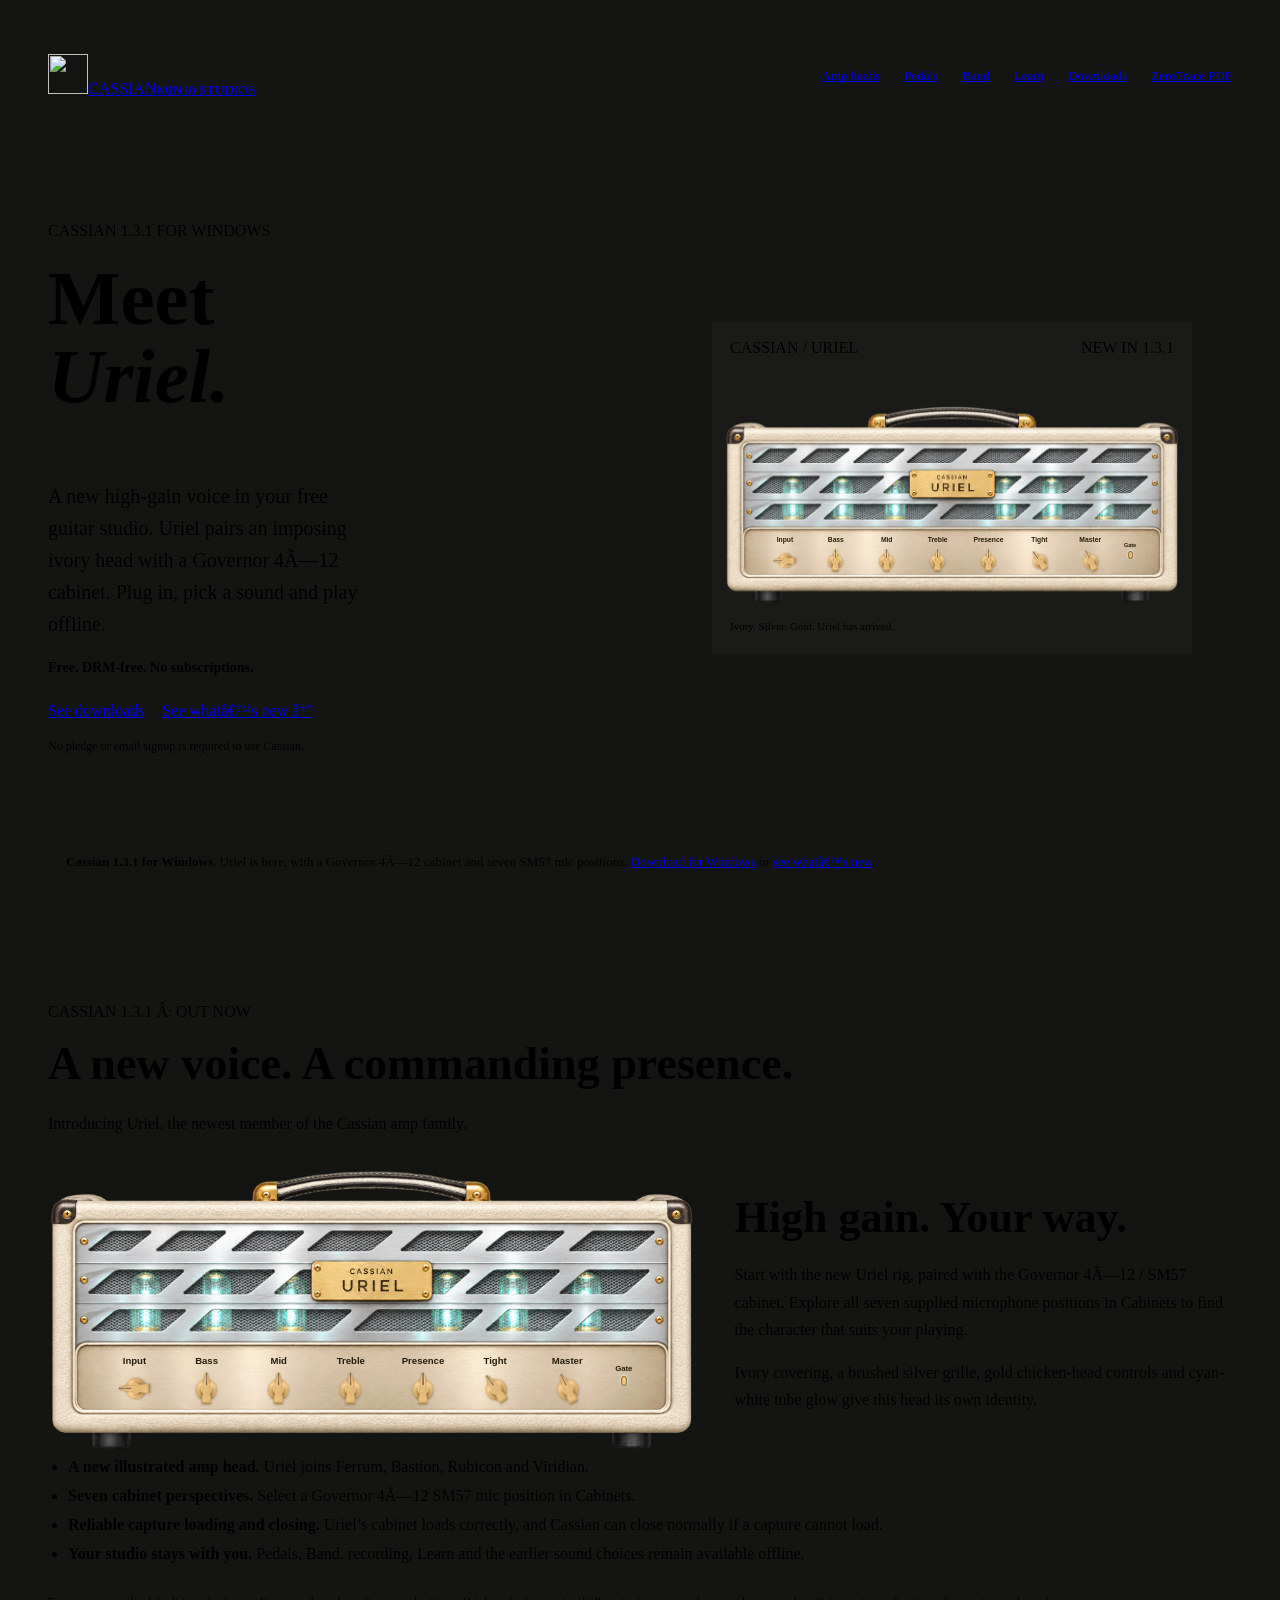
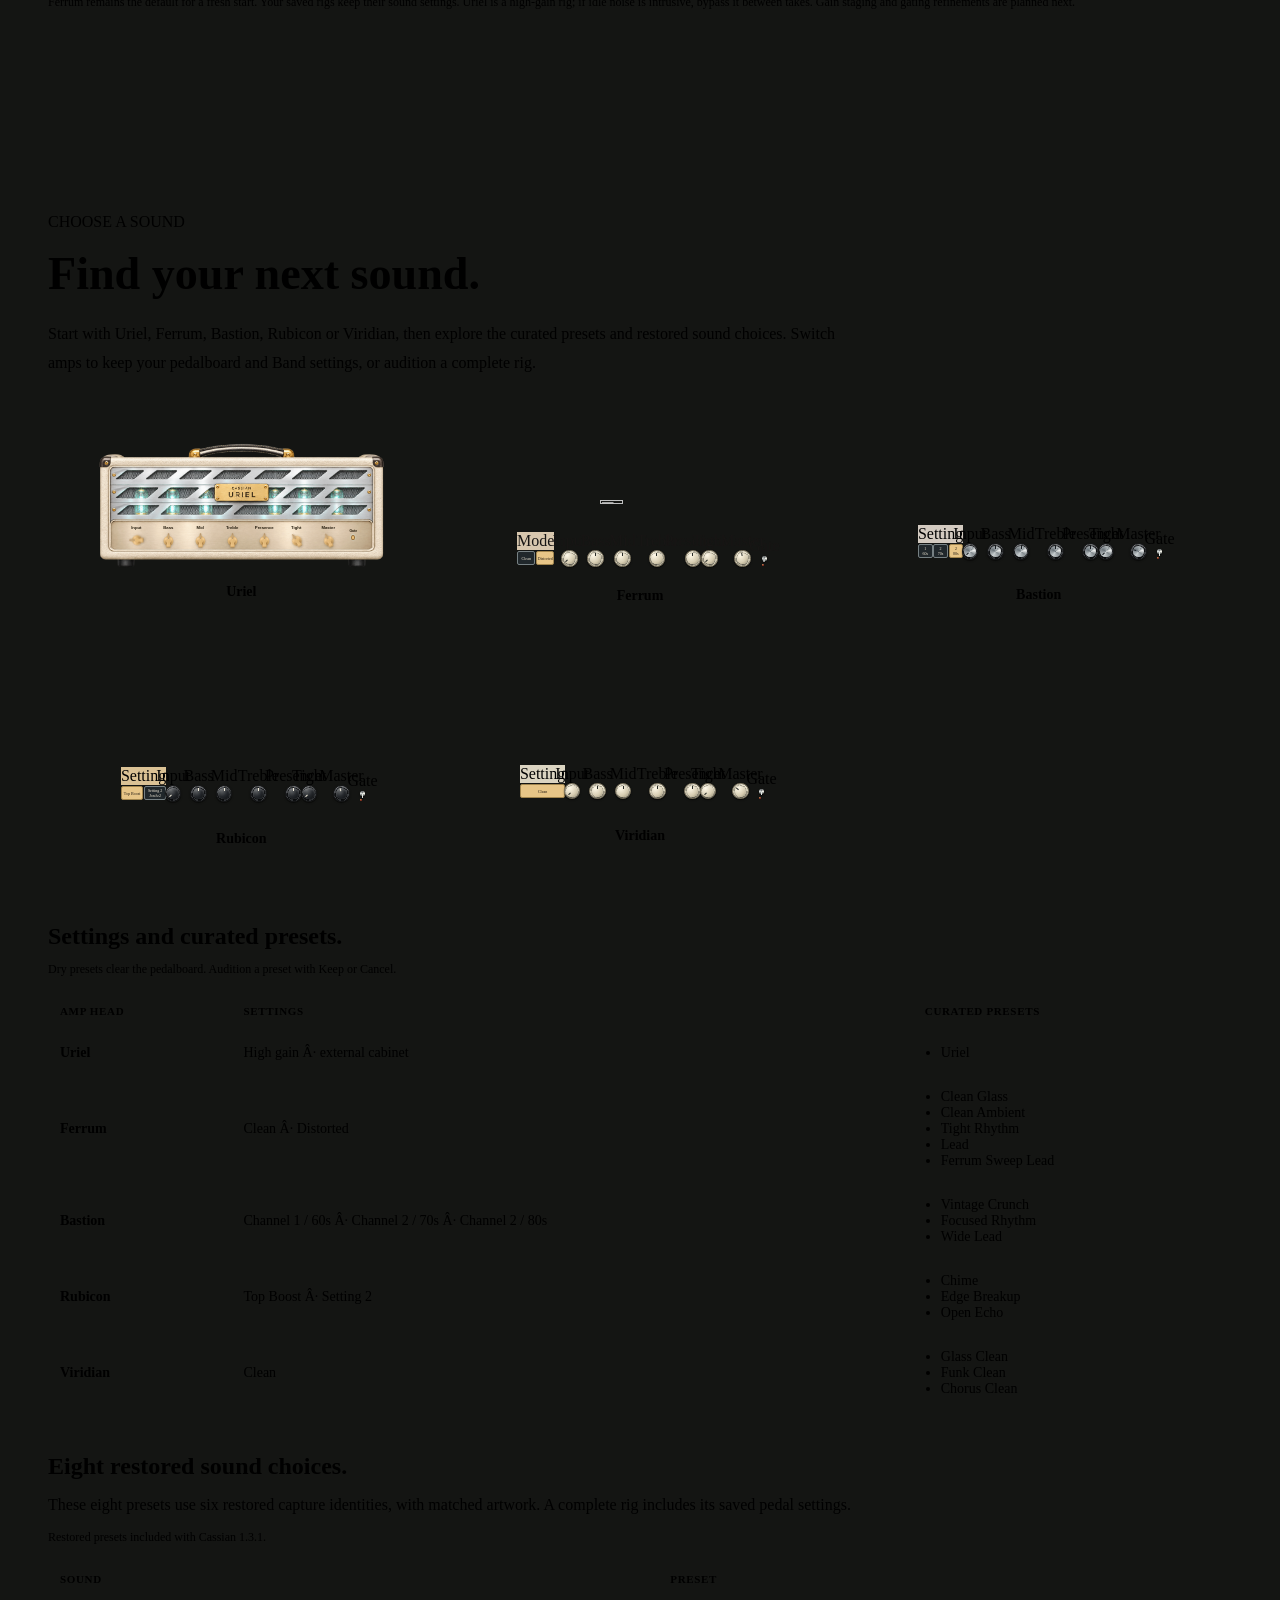
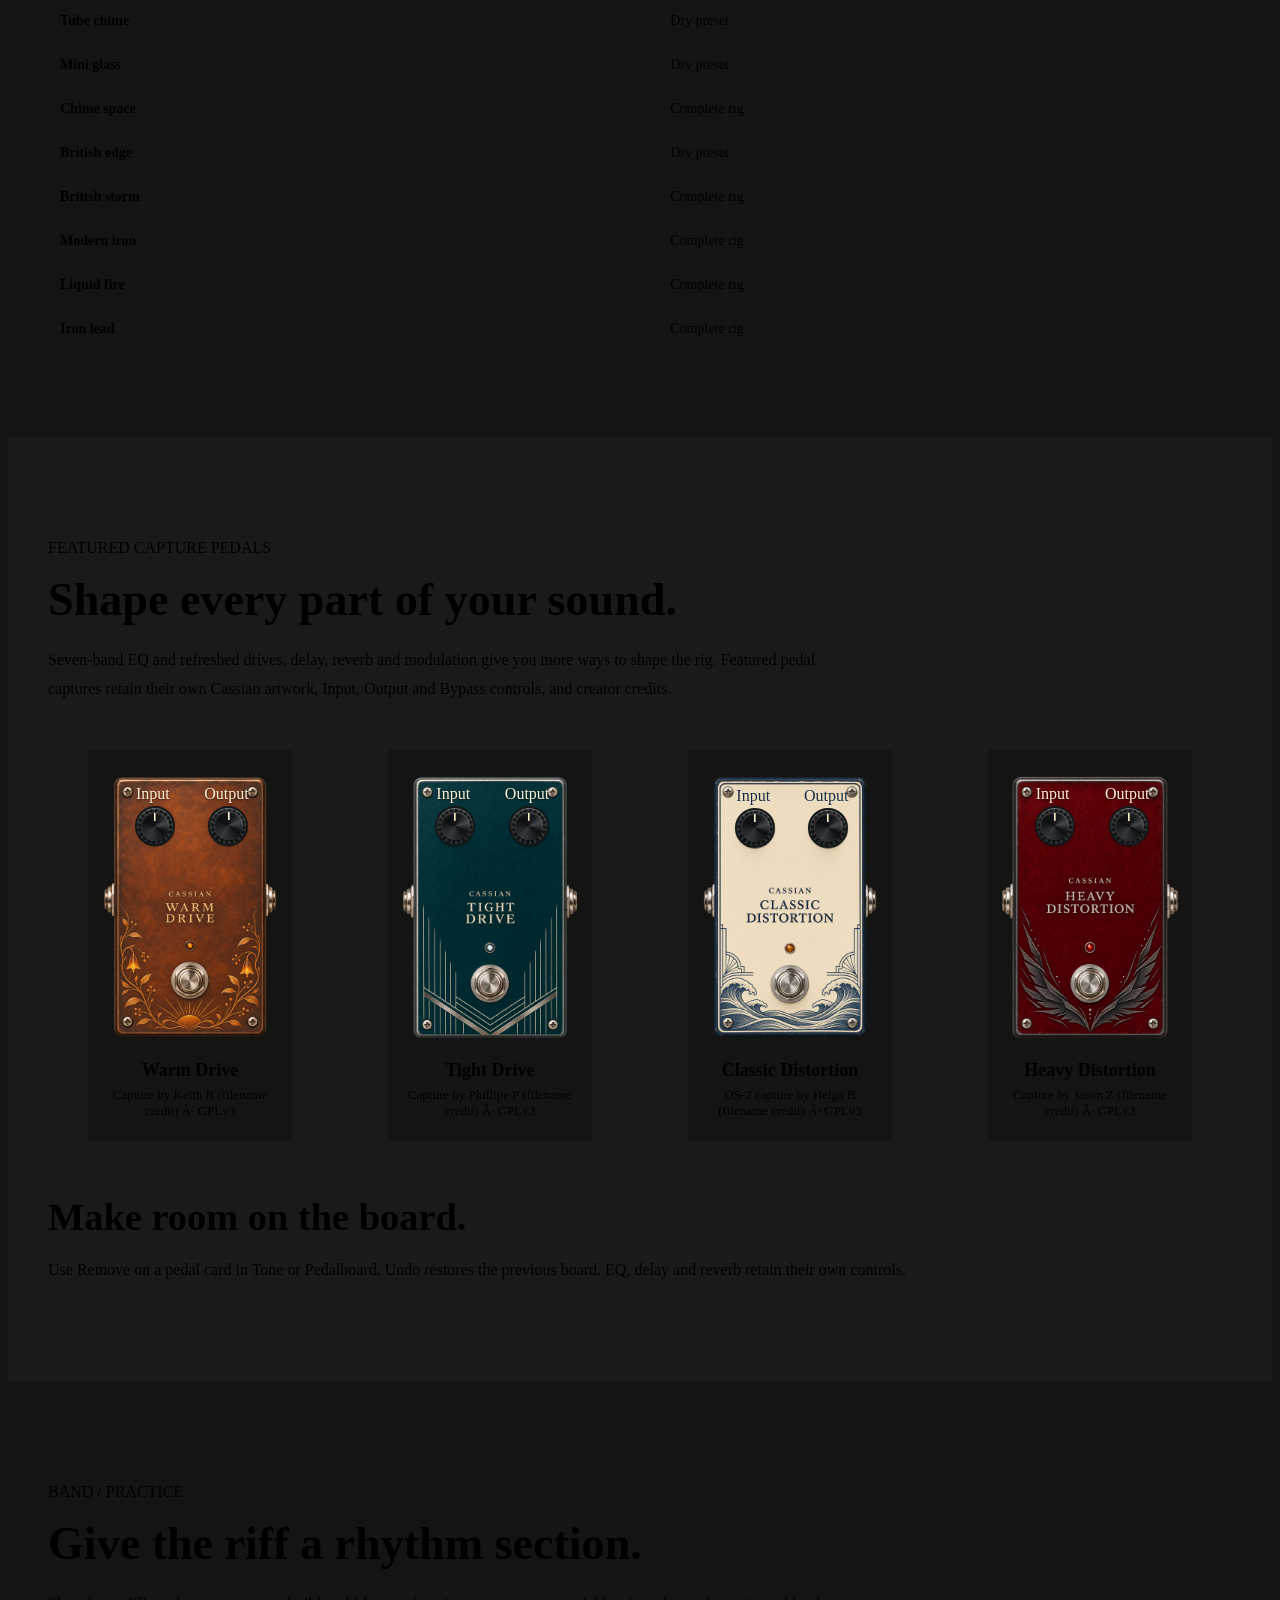
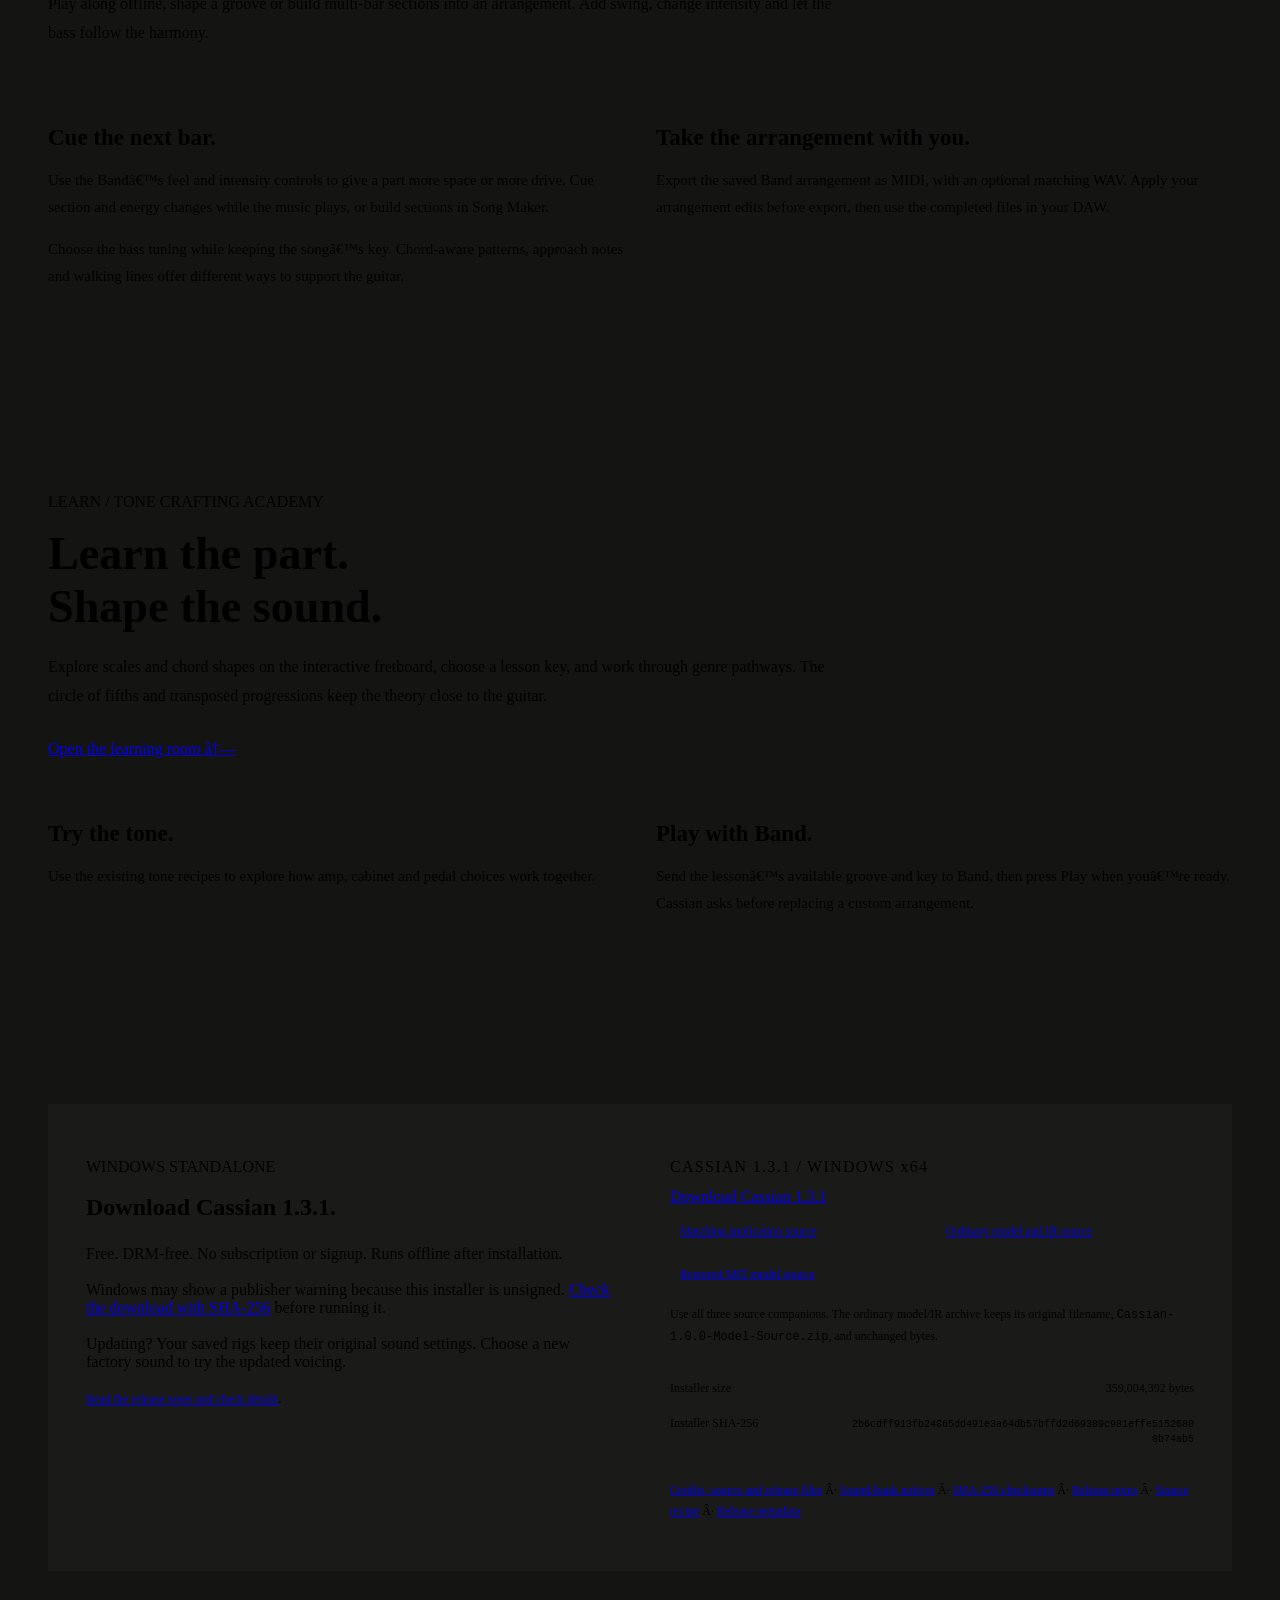
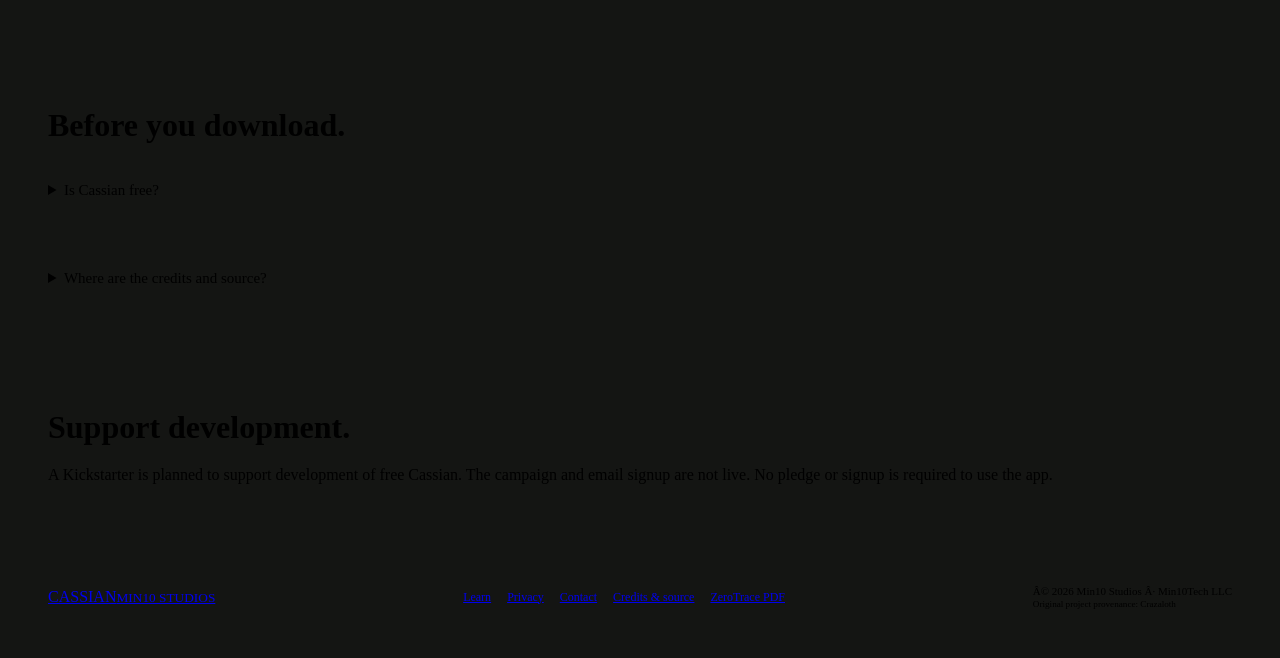
==== commit d9385ae4: "Introduce Uriel and publish Cassian 1.3.1 downloads" ====
--- a/index.html
+++ b/index.html
@@ -5,17 +5,17 @@
   <meta name="author" content="Crazaloth"><meta name="publisher" content="Min10Tech LLC">
   <meta name="robots" content="index,follow"><meta name="theme-color" content="#141513">
   <meta http-equiv="Content-Security-Policy" content="default-src 'none'; script-src 'self'; style-src 'self'; img-src 'self'; font-src 'self'; connect-src 'self'; object-src 'none'; base-uri 'none'; form-action 'none'">
-  <title>Cassian 1.3.0 — Free guitar studio</title>
-  <meta name="description" content="Cassian 1.3.0 for Windows: smoother amp tones, a more dynamic backing band, chord-aware bass, seven-band EQ and refreshed pedals and effects.">
+  <title>Cassian 1.3.1 â€” Free guitar studio</title>
+  <meta name="description" content="Meet Uriel in Cassian 1.3.1: a new high-gain amplifier paired with a Governor 4Ã—12 cabinet and seven mic positions. Free, offline guitar studio for Windows.">
   <link rel="canonical" href="https://min10studios.com/">
   <meta property="og:type" content="website"><meta property="og:site_name" content="Min10 Studios">
-  <meta property="og:title" content="Cassian 1.3.0 — Free guitar studio">
-  <meta property="og:description" content="Cassian 1.3.0 for Windows: smoother amp tones, a more dynamic backing band, chord-aware bass, seven-band EQ and refreshed pedals and effects.">
-  <meta property="og:url" content="https://min10studios.com/"><meta property="og:image" content="https://min10studios.com/assets/cassian-130-launch-landscape.png">
-  <meta property="og:image:alt" content="Cassian 1.3.0: More feel. More groove. Ivory Ferrum and three Cassian pedals."><meta name="twitter:card" content="summary_large_image">
+  <meta property="og:title" content="Cassian 1.3.1 â€” Free guitar studio">
+  <meta property="og:description" content="Meet Uriel in Cassian 1.3.1: a new high-gain amplifier paired with a Governor 4Ã—12 cabinet and seven mic positions. Free, offline guitar studio for Windows.">
+  <meta property="og:url" content="https://min10studios.com/"><meta property="og:image" content="https://min10studios.com/assets/uriel-product-131.png">
+  <meta property="og:image:alt" content="Uriel: ivory and silver Cassian amplifier with gold controls."><meta name="twitter:card" content="summary_large_image">
   <link rel="icon" href="/assets/cassian-logo-192.png">
-  <link rel="preload" as="image" href="/assets/cassian-110-ferrum-ivory.1c7e4f901b37.webp" fetchpriority="high">
-  <link rel="stylesheet" href="/styles.css"><link rel="stylesheet" href="/launch.css">
+  <link rel="preload" as="image" href="/assets/head-uriel-clean.png" fetchpriority="high">
+  <link rel="stylesheet" href="/styles.css"><link rel="stylesheet" href="/launch.css"><link rel="stylesheet" href="/uriel-release.css">
 </head>
 <body class="launch-page">
 <a class="skip-link" href="#main">Skip to content</a>
@@ -25,67 +25,32 @@
 </header>
 <main id="main">
   <section class="launch-hero launch-shell" aria-labelledby="launch-title">
-    <div><p class="eyebrow">CASSIAN 1.3.0 FOR WINDOWS</p><h1 id="launch-title">Your guitar.<br>Your rig.<br><em>Cassian.</em></h1>
-      <p class="launch-lead">A free guitar studio for Windows with your amp, pedals and practice band in one workspace. Runs offline after installation.</p>
+    <div><p class="eyebrow">CASSIAN 1.3.1 FOR WINDOWS</p><h1 id="launch-title">Meet<br><em>Uriel.</em></h1>
+      <p class="launch-lead">A new high-gain voice in your free guitar studio. Uriel pairs an imposing ivory head with a Governor 4Ã—12 cabinet. Plug in, pick a sound and play offline.</p>
       <p class="launch-promise">Free. DRM-free. No subscriptions.</p>
-      <div class="launch-actions"><a class="button primary" href="#download">See downloads</a><a class="text-link" href="#release-notes">See what’s new <span aria-hidden="true">↘</span></a></div>
+      <div class="launch-actions"><a class="button primary" href="#download">See downloads</a><a class="text-link" href="#release-notes">See whatâ€™s new <span aria-hidden="true">â†˜</span></a></div>
       <p class="launch-small">No pledge or email signup is required to use Cassian.</p>
     </div>
-    <figure class="launch-hero-art">
-      <div class="launch-art-label"><span>CASSIAN / FERRUM</span><span>AMPLIFIER STUDIO</span></div>
-      <div class="release-amp-face release-amp-ferrum" role="img" aria-label="Ivory Cassian Ferrum amplifier with Clean and Distorted modes, Input, Bass, Mid, Treble, Presence, Tight, Master and Gate">
-        <img class="release-amp-chassis" src="/assets/cassian-110-ferrum-ivory.1c7e4f901b37.webp" width="960" height="423" alt="" fetchpriority="high" decoding="async">
-        <img class="release-amp-badge" src="/assets/cassian-logo-192.png" width="192" height="192" alt="" decoding="async">
-        <div class="release-amp-plate" aria-hidden="true">
-          <div class="release-amp-setting">
-            <span>Mode</span>
-            <div class="release-amp-switches">
-              <span>Clean</span>
-              <span class="is-selected">Distorted</span>
-            </div>
-          </div>
-          <div class="release-amp-knobs">
-            <span class="release-amp-knob is-minimum">Input<span class="release-dial"></span><span class="release-amp-value">0.0 dB</span></span>
-            <span class="release-amp-knob">Bass<span class="release-dial"></span><span class="release-amp-value">0.0 dB</span></span>
-            <span class="release-amp-knob">Mid<span class="release-dial"></span><span class="release-amp-value">0.0 dB</span></span>
-            <span class="release-amp-knob">Treble<span class="release-dial"></span><span class="release-amp-value">0.0 dB</span></span>
-            <span class="release-amp-knob">Presence<span class="release-dial"></span><span class="release-amp-value">0.0 dB</span></span>
-            <span class="release-amp-knob is-minimum">Tight<span class="release-dial"></span><span class="release-amp-value">Off</span></span>
-            <span class="release-amp-knob is-master">Master<span class="release-dial"></span><span class="release-amp-value">-7.2 dB</span></span>
-          </div>
-          <span class="release-amp-gate">Gate<span class="release-gate-toggle"></span><span class="release-amp-power"></span></span>
-        </div>
-      </div>
-      <figcaption>Cassian Ferrum in ivory.</figcaption>
-    </figure>
+    <figure class="launch-hero-art"><div class="launch-art-label"><span>CASSIAN / URIEL</span><span>NEW IN 1.3.1</span></div><div class="uriel-product" role="img" aria-label="Uriel amplifier in ivory and silver, with gold chicken-head controls, original seal on the nameplate and cyan-white glowing tubes"><img class="uriel-chassis" src="/assets/head-uriel-clean.png" width="1890" height="832" alt=""><img class="uriel-seal" src="/assets/uriel-seal-original.png" alt=""><div class="uriel-controls" aria-hidden="true"><span class="uriel-control"><span>Input</span><img src="/assets/knob-uriel-chicken-gold.png" alt=""></span><span class="uriel-control"><span>Bass</span><img src="/assets/knob-uriel-chicken-gold.png" alt=""></span><span class="uriel-control"><span>Mid</span><img src="/assets/knob-uriel-chicken-gold.png" alt=""></span><span class="uriel-control"><span>Treble</span><img src="/assets/knob-uriel-chicken-gold.png" alt=""></span><span class="uriel-control"><span>Presence</span><img src="/assets/knob-uriel-chicken-gold.png" alt=""></span><span class="uriel-control"><span>Tight</span><img src="/assets/knob-uriel-chicken-gold.png" alt=""></span><span class="uriel-control"><span>Master</span><img src="/assets/knob-uriel-chicken-gold.png" alt=""></span><span class="uriel-gate">Gate<i></i></span></div></div><figcaption>Ivory. Silver. Gold. Uriel has arrived.</figcaption></figure>
   </section>
   <aside class="launch-notice launch-shell" aria-label="Release status">
     <span class="launch-dot" aria-hidden="true"></span>
-    <p><strong>Cassian 1.3.0 for Windows.</strong> Smoother amp tones, a more dynamic Band and refreshed pedals and effects. <a href="#download">Download for Windows</a> or <a href="#release-notes">see what’s new</a>.</p>
+    <p><strong>Cassian 1.3.1 for Windows.</strong> Uriel is here, with a Governor 4Ã—12 cabinet and seven SM57 mic positions. <a href="#download">Download for Windows</a> or <a href="#release-notes">see whatâ€™s new</a>.</p>
   </aside>
   <section class="launch-section launch-shell" id="workspace" aria-labelledby="workspace-title">
-    <div class="launch-section-heading" id="release-notes">
-      <p class="eyebrow">CASSIAN 1.3.0 · OUT NOW</p>
-      <h2 id="workspace-title">More feel. More groove.</h2>
-      <p>A better guitar session starts with sound that responds to your hands and a band that moves with the music.</p>
-    </div>
-    <figure class="release-130-banner"><img src="/assets/cassian-130-launch-landscape.png" width="1672" height="941" alt="Cassian: More feel. More groove. Ivory Ferrum amplifier and three Cassian pedals." loading="lazy" decoding="async"></figure>
-    <ul class="release-110-notes">
-      <li><strong>Feel the amp respond.</strong> Smoother high-gain voicing and clean tones that break up naturally as you dig in.</li>
-      <li><strong>Give the Band more movement.</strong> Swing, adjustable intensity and chord-aware bass bring more life to your backing parts.</li>
-      <li><strong>Build an arrangement.</strong> Use multi-bar sections in Song Maker to shape a song around your riff.</li>
-      <li><strong>Balance the pedalboard.</strong> Rebalanced drive levels, seven-band EQ and refreshed delay, reverb and modulation effects.</li>
-      <li><strong>Try Ferrum Sweep Lead.</strong> A new starting preset for articulate leads and arpeggios.</li>
-    </ul>
-    <p class="launch-small">Saved rigs keep their original sound settings. Load a new factory sound to explore the updated voicing.</p>
+    <div class="launch-section-heading" id="release-notes"><p class="eyebrow">CASSIAN 1.3.1 Â· OUT NOW</p><h2 id="workspace-title">A new voice. A commanding presence.</h2><p>Introducing Uriel, the newest member of the Cassian amp family.</p></div>
+    <div class="uriel-intro"><div><div class="uriel-product" role="img" aria-label="Uriel amplifier in ivory and silver, with gold chicken-head controls, original seal on the nameplate and cyan-white glowing tubes"><img class="uriel-chassis" src="/assets/head-uriel-clean.png" width="1890" height="832" alt=""><img class="uriel-seal" src="/assets/uriel-seal-original.png" alt=""><div class="uriel-controls" aria-hidden="true"><span class="uriel-control"><span>Input</span><img src="/assets/knob-uriel-chicken-gold.png" alt=""></span><span class="uriel-control"><span>Bass</span><img src="/assets/knob-uriel-chicken-gold.png" alt=""></span><span class="uriel-control"><span>Mid</span><img src="/assets/knob-uriel-chicken-gold.png" alt=""></span><span class="uriel-control"><span>Treble</span><img src="/assets/knob-uriel-chicken-gold.png" alt=""></span><span class="uriel-control"><span>Presence</span><img src="/assets/knob-uriel-chicken-gold.png" alt=""></span><span class="uriel-control"><span>Tight</span><img src="/assets/knob-uriel-chicken-gold.png" alt=""></span><span class="uriel-control"><span>Master</span><img src="/assets/knob-uriel-chicken-gold.png" alt=""></span><span class="uriel-gate">Gate<i></i></span></div></div></div><div><h3>High gain. Your way.</h3><p>Start with the new Uriel rig, paired with the Governor 4Ã—12 / SM57 cabinet. Explore all seven supplied microphone positions in Cabinets to find the character that suits your playing.</p><p>Ivory covering, a brushed silver grille, gold chicken-head controls and cyan-white tube glow give this head its own identity.</p></div></div>
+    <ul class="release-110-notes"><li><strong>A new illustrated amp head.</strong> Uriel joins Ferrum, Bastion, Rubicon and Viridian.</li><li><strong>Seven cabinet perspectives.</strong> Select a Governor 4Ã—12 SM57 mic position in Cabinets.</li><li><strong>Reliable capture loading and closing.</strong> Uriel’s cabinet loads correctly, and Cassian can close normally if a capture cannot load.</li><li><strong>Your studio stays with you.</strong> Pedals, Band, recording, Learn and the earlier sound choices remain available offline.</li></ul>
+    <p class="launch-small">Ferrum remains the default for a fresh start. Your saved rigs keep their sound settings. Uriel is a high-gain rig; if idle noise is intrusive, bypass it between takes. Gain staging and gating refinements are planned next.</p>
   </section>
   <section class="launch-section launch-shell" id="amps" aria-labelledby="amps-title">
     <div class="launch-section-heading">
       <p class="eyebrow">CHOOSE A SOUND</p>
       <h2 id="amps-title">Find your next sound.</h2>
-      <p>Start with Ferrum, Bastion, Rubicon or Viridian, then explore the curated presets and restored sound choices. Switch amps to keep your pedalboard and Band settings, or audition a complete rig.</p>
-    </div>
-    <div class="head-gallery release-110-heads" aria-label="Four illustrated amp heads">
+      <p>Start with Uriel, Ferrum, Bastion, Rubicon or Viridian, then explore the curated presets and restored sound choices. Switch amps to keep your pedalboard and Band settings, or audition a complete rig.</p>
+    </div>
+    <div class="head-gallery release-110-heads" aria-label="Five illustrated amp heads">
+      <figure class="head-card"><div class="uriel-product" role="img" aria-label="Uriel amplifier in ivory and silver, with gold chicken-head controls, original seal on the nameplate and cyan-white glowing tubes"><img class="uriel-chassis" src="/assets/head-uriel-clean.png" width="1890" height="832" alt=""><img class="uriel-seal" src="/assets/uriel-seal-original.png" alt=""><div class="uriel-controls" aria-hidden="true"><span class="uriel-control"><span>Input</span><img src="/assets/knob-uriel-chicken-gold.png" alt=""></span><span class="uriel-control"><span>Bass</span><img src="/assets/knob-uriel-chicken-gold.png" alt=""></span><span class="uriel-control"><span>Mid</span><img src="/assets/knob-uriel-chicken-gold.png" alt=""></span><span class="uriel-control"><span>Treble</span><img src="/assets/knob-uriel-chicken-gold.png" alt=""></span><span class="uriel-control"><span>Presence</span><img src="/assets/knob-uriel-chicken-gold.png" alt=""></span><span class="uriel-control"><span>Tight</span><img src="/assets/knob-uriel-chicken-gold.png" alt=""></span><span class="uriel-control"><span>Master</span><img src="/assets/knob-uriel-chicken-gold.png" alt=""></span><span class="uriel-gate">Gate<i></i></span></div></div><figcaption>Uriel</figcaption></figure>
       <figure class="head-card">
         <div class="release-amp-face release-amp-ferrum" role="img" aria-label="Ivory Cassian Ferrum amplifier with Clean and Distorted modes, Input, Bass, Mid, Treble, Presence, Tight, Master and Gate">
           <img class="release-amp-chassis" src="/assets/cassian-110-ferrum-ivory.1c7e4f901b37.webp" width="960" height="423" alt="" loading="lazy" fetchpriority="low" decoding="async">
@@ -194,9 +159,10 @@
         <caption>Dry presets clear the pedalboard. Audition a preset with Keep or Cancel.</caption>
         <thead><tr><th scope="col">Amp head</th><th scope="col">Settings</th><th scope="col">Curated presets</th></tr></thead>
         <tbody>
-          <tr><th scope="row">Ferrum</th><td>Clean · Distorted</td><td><ul><li>Clean Glass</li><li>Clean Ambient</li><li>Tight Rhythm</li><li>Lead</li><li>Ferrum Sweep Lead</li></ul></td></tr>
-          <tr><th scope="row">Bastion</th><td>Channel 1 / 60s · Channel 2 / 70s · Channel 2 / 80s</td><td><ul><li>Vintage Crunch</li><li>Focused Rhythm</li><li>Wide Lead</li></ul></td></tr>
-          <tr><th scope="row">Rubicon</th><td>Top Boost · Setting 2</td><td><ul><li>Chime</li><li>Edge Breakup</li><li>Open Echo</li></ul></td></tr>
+          <tr><th scope="row">Uriel</th><td>High gain Â· external cabinet</td><td><ul><li>Uriel</li></ul></td></tr>
+          <tr><th scope="row">Ferrum</th><td>Clean Â· Distorted</td><td><ul><li>Clean Glass</li><li>Clean Ambient</li><li>Tight Rhythm</li><li>Lead</li><li>Ferrum Sweep Lead</li></ul></td></tr>
+          <tr><th scope="row">Bastion</th><td>Channel 1 / 60s Â· Channel 2 / 70s Â· Channel 2 / 80s</td><td><ul><li>Vintage Crunch</li><li>Focused Rhythm</li><li>Wide Lead</li></ul></td></tr>
+          <tr><th scope="row">Rubicon</th><td>Top Boost Â· Setting 2</td><td><ul><li>Chime</li><li>Edge Breakup</li><li>Open Echo</li></ul></td></tr>
           <tr><th scope="row">Viridian</th><td>Clean</td><td><ul><li>Glass Clean</li><li>Funk Clean</li><li>Chorus Clean</li></ul></td></tr>
         </tbody>
       </table>
@@ -205,7 +171,7 @@
       <h3>Eight restored sound choices.</h3>
       <p>These eight presets use six restored capture identities, with matched artwork. A complete rig includes its saved pedal settings.</p>
       <table>
-        <caption>Restored presets included with Cassian 1.3.0.</caption>
+        <caption>Restored presets included with Cassian 1.3.1.</caption>
         <thead><tr><th scope="col">Sound</th><th scope="col">Preset</th></tr></thead>
         <tbody>
           <tr><th scope="row">Tube chime</th><td>Dry preset</td></tr>
@@ -248,7 +214,7 @@
             <span class="release-pedal-label">Output</span><span class="release-dial"></span>
           </div>
         </div>
-        <figcaption><strong>Warm Drive</strong><span>Capture by Keith B (filename credit) · GPLv3</span></figcaption>
+        <figcaption><strong>Warm Drive</strong><span>Capture by Keith B (filename credit) Â· GPLv3</span></figcaption>
       </figure>
       <figure>
         <div class="release-pedal-face release-pedal-tight-drive" role="img" aria-label="Cassian Tight Drive pedal with Input and Output knobs and a Bypass footswitch">
@@ -271,7 +237,7 @@
             <span class="release-pedal-label">Output</span><span class="release-dial"></span>
           </div>
         </div>
-        <figcaption><strong>Tight Drive</strong><span>Capture by Phillipe P (filename credit) · GPLv3</span></figcaption>
+        <figcaption><strong>Tight Drive</strong><span>Capture by Phillipe P (filename credit) Â· GPLv3</span></figcaption>
       </figure>
       <figure>
         <div class="release-pedal-face release-pedal-classic-distortion" role="img" aria-label="Cassian Classic Distortion pedal with Input and Output knobs and a Bypass footswitch">
@@ -294,7 +260,7 @@
             <span class="release-pedal-label">Output</span><span class="release-dial"></span>
           </div>
         </div>
-        <figcaption><strong>Classic Distortion</strong><span>OS-2 capture by Helga B (filename credit) · GPLv3</span></figcaption>
+        <figcaption><strong>Classic Distortion</strong><span>OS-2 capture by Helga B (filename credit) Â· GPLv3</span></figcaption>
       </figure>
       <figure>
         <div class="release-pedal-face release-pedal-heavy-distortion" role="img" aria-label="Cassian Heavy Distortion pedal with Input and Output knobs and a Bypass footswitch">
@@ -317,7 +283,7 @@
             <span class="release-pedal-label">Output</span><span class="release-dial"></span>
           </div>
         </div>
-        <figcaption><strong>Heavy Distortion</strong><span>Capture by Jason Z (filename credit) · GPLv3</span></figcaption>
+        <figcaption><strong>Heavy Distortion</strong><span>Capture by Jason Z (filename credit) Â· GPLv3</span></figcaption>
       </figure>
     </div>
     <div class="launch-copy">
@@ -334,8 +300,8 @@
     <div class="workflow-grid">
       <article>
         <h3>Cue the next bar.</h3>
-        <p>Use the Band’s feel and intensity controls to give a part more space or more drive. Cue section and energy changes while the music plays, or build sections in Song Maker.</p>
-        <p>Choose the bass tuning while keeping the song’s key. Chord-aware patterns, approach notes and walking lines offer different ways to support the guitar.</p>
+        <p>Use the Bandâ€™s feel and intensity controls to give a part more space or more drive. Cue section and energy changes while the music plays, or build sections in Song Maker.</p>
+        <p>Choose the bass tuning while keeping the songâ€™s key. Chord-aware patterns, approach notes and walking lines offer different ways to support the guitar.</p>
       </article>
       <article>
         <h3>Take the arrangement with you.</h3>
@@ -345,45 +311,45 @@
   </section>
   <section class="launch-section launch-shell launch-learn" id="learn" aria-labelledby="learn-title">
     <div class="launch-section-heading"><p class="eyebrow">LEARN / TONE CRAFTING ACADEMY</p><h2 id="learn-title">Learn the part.<br>Shape the sound.</h2><p>Explore scales and chord shapes on the interactive fretboard, choose a lesson key, and work through genre pathways. The circle of fifths and transposed progressions keep the theory close to the guitar.</p></div>
-    <p class="launch-learn-link"><a class="text-link" href="/learn/">Open the learning room <span aria-hidden="true">↗</span></a></p><div class="workflow-grid"><article><h3>Try the tone.</h3><p>Use the existing tone recipes to explore how amp, cabinet and pedal choices work together.</p></article><article><h3>Play with Band.</h3><p>Send the lesson’s available groove and key to Band, then press Play when you’re ready. Cassian asks before replacing a custom arrangement.</p></article></div>
+    <p class="launch-learn-link"><a class="text-link" href="/learn/">Open the learning room <span aria-hidden="true">â†—</span></a></p><div class="workflow-grid"><article><h3>Try the tone.</h3><p>Use the existing tone recipes to explore how amp, cabinet and pedal choices work together.</p></article><article><h3>Play with Band.</h3><p>Send the lessonâ€™s available groove and key to Band, then press Play when youâ€™re ready. Cassian asks before replacing a custom arrangement.</p></article></div>
   </section>
   <section class="launch-section launch-shell" id="download" aria-labelledby="release-download-title">
     <div class="download-panel release-110-download" id="release-110-download">
       <div>
         <p class="eyebrow">WINDOWS STANDALONE</p>
-        <h2 id="release-download-title">Download Cassian 1.3.0.</h2>
+        <h2 id="release-download-title">Download Cassian 1.3.1.</h2>
         <p>Free. DRM-free. No subscription or signup. Runs offline after installation.</p>
         <p>Windows may show a publisher warning because this installer is unsigned.
           <a href="/security.html">Check the download with SHA-256</a> before running it.</p>
         <p>Updating? Your saved rigs keep their original sound settings. Choose a new factory sound to try the updated voicing.</p>
-        <p class="launch-small"><a href="https://github.com/Min10Studios/cassian-website/releases/tag/v1.3.0">Read the release notes and check details</a>.</p>
+        <p class="launch-small"><a href="https://github.com/Min10Studios/cassian-website/releases/tag/v1.3.1">Read the release notes and check details</a>.</p>
       </div>
       <div class="download-state" id="release-source">
-        <p class="download-held">CASSIAN 1.3.0 / WINDOWS x64</p>
-        <a class="button primary" id="release-130-installer" href="https://github.com/Min10Studios/cassian-website/releases/download/v1.3.0/Cassian-1.3.0-Setup.exe">Download Cassian 1.3.0</a>
+        <p class="download-held">CASSIAN 1.3.1 / WINDOWS x64</p>
+        <a class="button primary" id="release-131-installer" href="https://github.com/Min10Studios/cassian-website/releases/download/v1.3.1/Cassian-1.3.1-Setup.exe">Download Cassian 1.3.1</a>
         <div class="source-actions">
-          <a class="button outline" href="https://github.com/Min10Studios/cassian-website/releases/download/v1.3.0/Cassian-1.3.0-Source.zip">Matching application source</a>
-          <a class="button outline" href="https://github.com/Min10Studios/cassian-website/releases/download/v1.3.0/Cassian-1.0.0-Model-Source.zip">Ordinary model and IR source</a>
-          <a class="button outline" href="https://github.com/Min10Studios/cassian-website/releases/download/v1.3.0/Cassian-1.2.2-MIT-Model-Source.zip">Restored MIT model source</a>
+          <a class="button outline" href="https://github.com/Min10Studios/cassian-website/releases/download/v1.3.1/Cassian-1.3.1-Source.zip">Matching application source</a>
+          <a class="button outline" href="https://github.com/Min10Studios/cassian-website/releases/download/v1.3.1/Cassian-1.0.0-Model-Source.zip">Ordinary model and IR source</a>
+          <a class="button outline" href="https://github.com/Min10Studios/cassian-website/releases/download/v1.3.1/Cassian-1.2.2-MIT-Model-Source.zip">Restored MIT model source</a>
         </div>
         <p class="launch-small">Use all three source companions. The ordinary model/IR archive
           keeps its original filename, <code>Cassian-1.0.0-Model-Source.zip</code>, and unchanged bytes.</p>
         <dl class="release-facts">
-          <div><dt>Installer size</dt><dd>355,609,257 bytes</dd></div>
-          <div><dt>Installer SHA-256</dt><dd><code>8f676ed99fae1742f03896b9c9b631e1b80277987ef9c4ea71fa4f6b3dceecee</code></dd></div>
+          <div><dt>Installer size</dt><dd>359,004,392 bytes</dd></div>
+          <div><dt>Installer SHA-256</dt><dd><code>2b6cdff913fb24865dd491e3a64db57bffd2d69389c981effe51526808b74ab5</code></dd></div>
         </dl>
-        <p class="launch-small"><a href="/model-credits.html">Credits, source and release files</a> ·
-          <a href="https://github.com/Min10Studios/cassian-website/releases/download/v1.3.0/NOTICES.txt">Sound-bank notices</a> ·
-          <a href="https://github.com/Min10Studios/cassian-website/releases/download/v1.3.0/SHA256SUMS.txt">SHA-256 checksums</a> ·
-          <a href="https://github.com/Min10Studios/cassian-website/releases/download/v1.3.0/RELEASE-NOTES.txt">Release notes</a> ·
-          <a href="https://github.com/Min10Studios/cassian-website/releases/download/v1.3.0/SOURCE-RECIPE.json">Source recipe</a> ·
-          <a href="https://github.com/Min10Studios/cassian-website/releases/download/v1.3.0/Release.json">Release metadata</a></p>
+        <p class="launch-small"><a href="/model-credits.html">Credits, source and release files</a> Â·
+          <a href="https://github.com/Min10Studios/cassian-website/releases/download/v1.3.1/NOTICES.txt">Sound-bank notices</a> Â·
+          <a href="https://github.com/Min10Studios/cassian-website/releases/download/v1.3.1/SHA256SUMS.txt">SHA-256 checksums</a> Â·
+          <a href="https://github.com/Min10Studios/cassian-website/releases/download/v1.3.1/RELEASE-NOTES.txt">Release notes</a> Â·
+          <a href="https://github.com/Min10Studios/cassian-website/releases/download/v1.3.1/SOURCE-RECIPE.json">Source recipe</a> Â·
+          <a href="https://github.com/Min10Studios/cassian-website/releases/download/v1.3.1/Release.json">Release metadata</a></p>
       </div>
     </div>
   </section>
-  <section class="launch-shell launch-faq" aria-labelledby="faq-title"><h2 id="faq-title">Before you download.</h2><details><summary>Is Cassian free?</summary><p>Yes. No pledge, email signup or subscription is required to use Cassian. The proposed Kickstarter supports development of the free software.</p></details><details><summary>Where are the credits and source?</summary><p>Look in the <a href="#release-source">download section</a> for the matching application source, model and IR source, and sound-bank notices. GitHub’s automatic source ZIP contains the website. Use the matching application source for Cassian and its dependencies.</p></details></section>
+  <section class="launch-shell launch-faq" aria-labelledby="faq-title"><h2 id="faq-title">Before you download.</h2><details><summary>Is Cassian free?</summary><p>Yes. No pledge, email signup or subscription is required to use Cassian. The proposed Kickstarter supports development of the free software.</p></details><details><summary>Where are the credits and source?</summary><p>Look in the <a href="#release-source">download section</a> for the matching application source, model and IR source, and sound-bank notices. GitHubâ€™s automatic source ZIP contains the website. Use the matching application source for Cassian and its dependencies.</p></details></section>
   <section class="launch-shell launch-faq" id="backer-vip"><h2>Support development.</h2><p>A Kickstarter is planned to support development of free Cassian. The campaign and email signup are not live. No pledge or signup is required to use the app.</p></section>
 
 </main>
-<footer class="launch-footer launch-shell"><a class="brand" href="/">CASSIAN<small>MIN10 STUDIOS</small></a><nav aria-label="Footer navigation"><a href="/learn/">Learn</a><a href="/privacy.html">Privacy</a><a href="/contact.html">Contact</a><a href="#release-source">Credits &amp; source</a><a href="/ZeroTrace/">ZeroTrace PDF</a></nav><p>© 2026 Min10 Studios · Min10Tech LLC<br><small>Original project provenance: Crazaloth</small></p></footer>
+<footer class="launch-footer launch-shell"><a class="brand" href="/">CASSIAN<small>MIN10 STUDIOS</small></a><nav aria-label="Footer navigation"><a href="/learn/">Learn</a><a href="/privacy.html">Privacy</a><a href="/contact.html">Contact</a><a href="#release-source">Credits &amp; source</a><a href="/ZeroTrace/">ZeroTrace PDF</a></nav><p>Â© 2026 Min10 Studios Â· Min10Tech LLC<br><small>Original project provenance: Crazaloth</small></p></footer>
 </body></html>
--- a/uriel-release.css
+++ b/uriel-release.css
@@ -0,0 +1,20 @@
+/* Uriel — original Cassian artwork; Crazaloth provenance retained. */
+.uriel-product{position:relative;width:100%;aspect-ratio:1890/832;container-type:inline-size;isolation:isolate}
+.uriel-chassis{display:block;width:100%;height:auto}
+.uriel-seal{position:absolute;top:32.6%;left:46.95%;width:6.1%;aspect-ratio:1;object-fit:contain;mix-blend-mode:multiply;opacity:.12}
+.uriel-controls{position:absolute;left:8%;right:8%;top:65.2%;height:16%;display:grid;grid-template-columns:repeat(7,minmax(0,1fr)) .55fr;gap:.5%;color:#241c0e;text-align:center;font:600 1.48cqw/1.2 Arial,sans-serif}
+.uriel-control{display:flex;align-items:center;flex-direction:column;gap:1cqw}
+.uriel-control img{width:5.1cqw;height:5.1cqw;object-fit:contain;transform:rotate(var(--angle));filter:drop-shadow(0 1px 1px #3a260650)}
+.uriel-gate{display:flex;flex-direction:column;align-items:center;padding-top:1.4cqw;gap:.4cqw;font-size:1.2cqw}
+.uriel-gate i{width:.65cqw;height:1.3cqw;border:1px solid #996d38;border-radius:50%;background:linear-gradient(90deg,#e8be75,#f2c981,#edc37a);box-shadow:0 -.1cqw .5cqw #caffff}
+.uriel-intro{display:grid;grid-template-columns:1.3fr 1fr;gap:40px;align-items:center}
+.uriel-intro h3{font-size:clamp(28px,4vw,44px);margin:0 0 18px}.uriel-intro p{line-height:1.7}
+.head-gallery.release-110-heads{grid-template-columns:repeat(3,minmax(0,1fr))}
+@media(max-width:850px){.uriel-intro{grid-template-columns:1fr}.head-gallery.release-110-heads{grid-template-columns:repeat(2,minmax(0,1fr))}}
+@media(max-width:520px){.head-gallery.release-110-heads{grid-template-columns:1fr}}
+
+.uriel-control:nth-child(1) img{transform:rotate(-90deg)}.uriel-control:nth-child(6) img{transform:rotate(-35deg)}.uriel-control:nth-child(7) img{transform:rotate(-25deg)}
+.uriel-product>.uriel-chassis{width:100%;height:auto;padding:0;margin:0}
+.uriel-product>.uriel-seal{width:6.1%;height:auto;padding:0;margin:0}
+.uriel-product .uriel-control img{width:5.1cqw;height:5.1cqw;padding:0;margin:0}
+.launch-hero-art>.uriel-product{margin:30px auto 12px;width:calc(100% - 24px)}
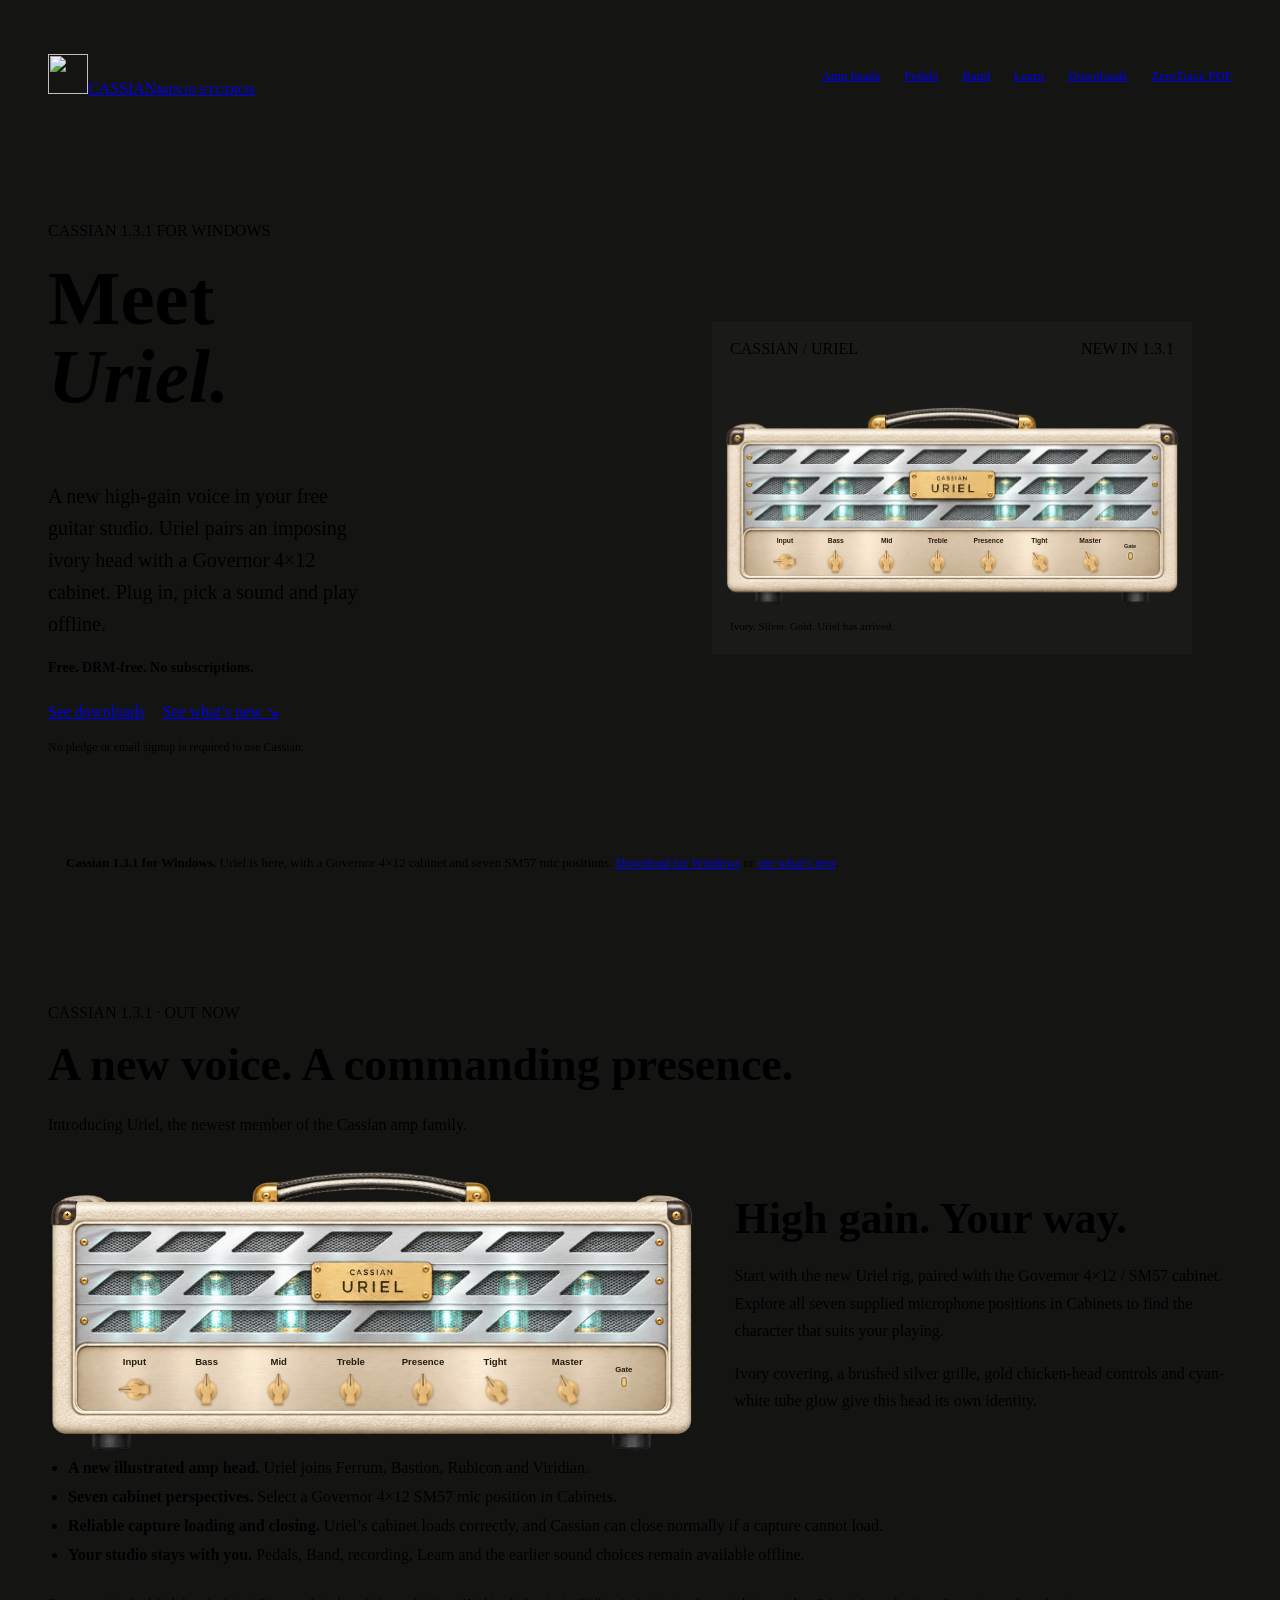
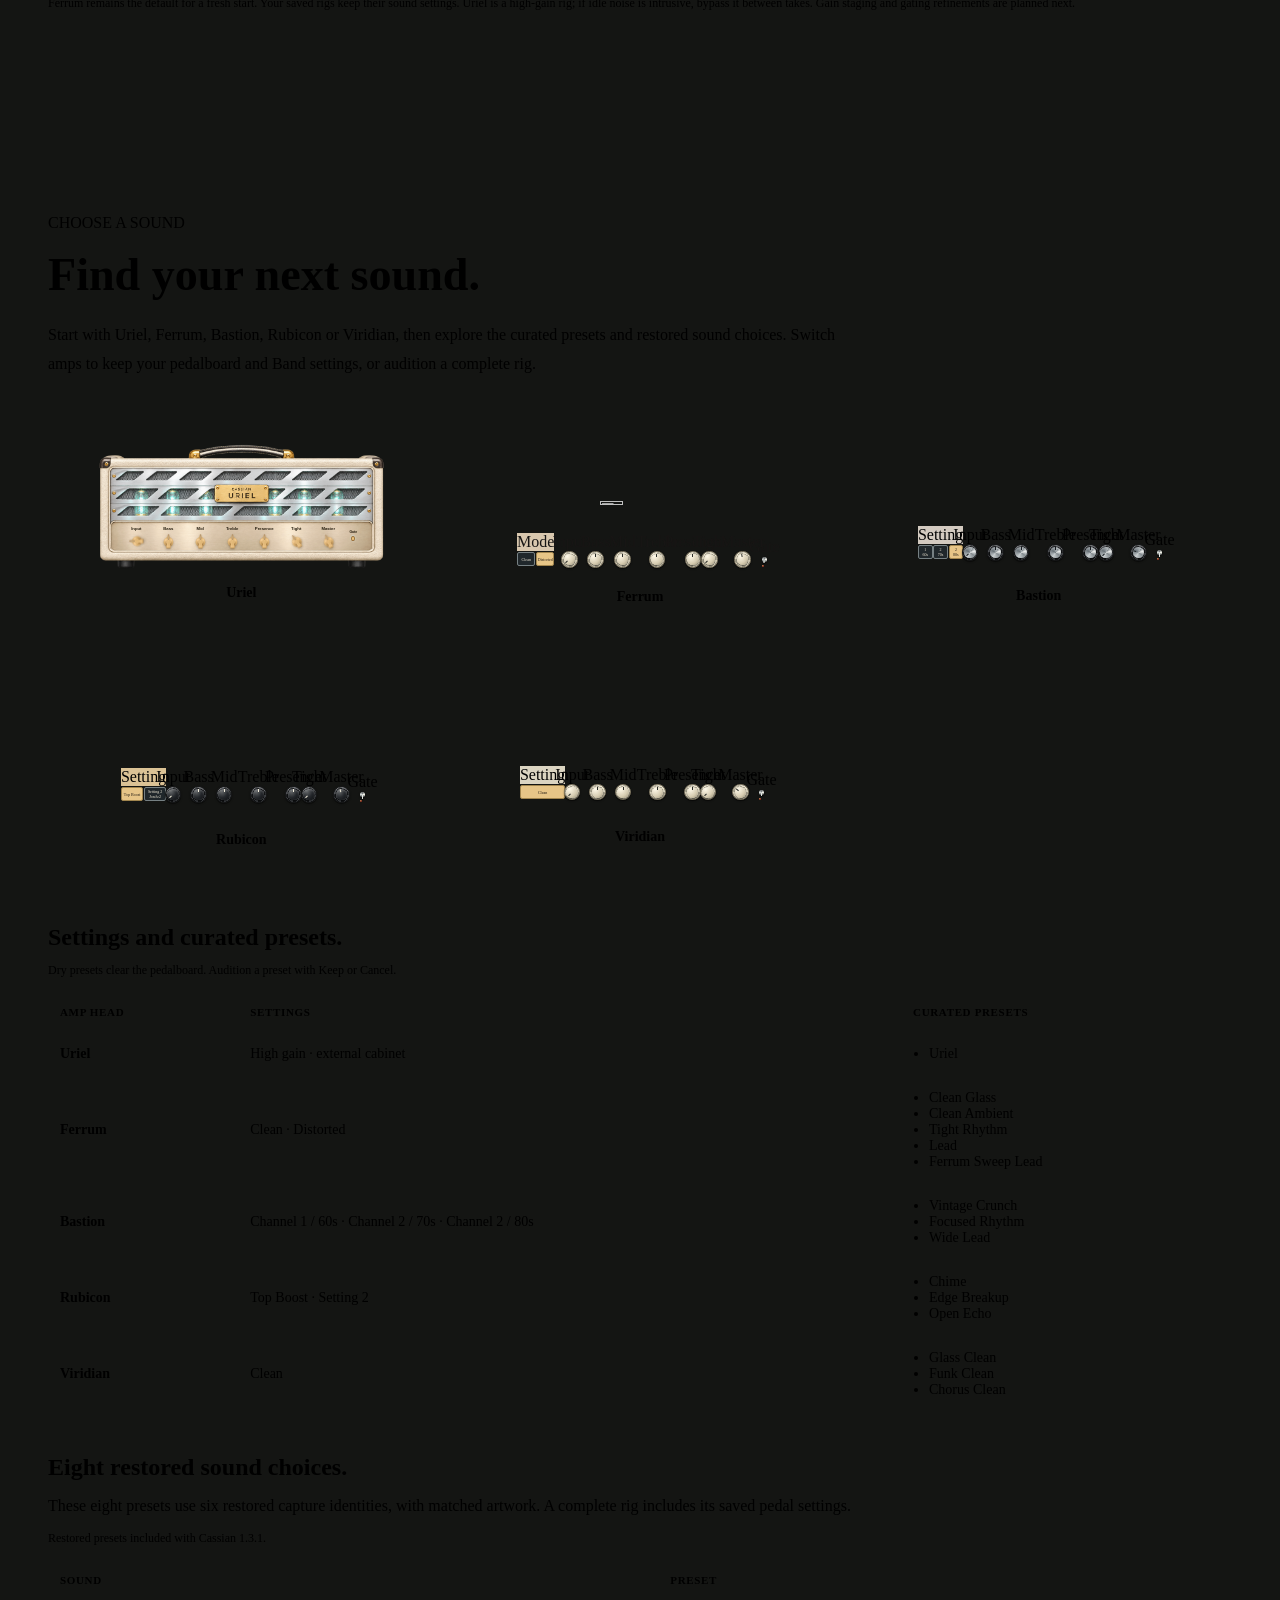
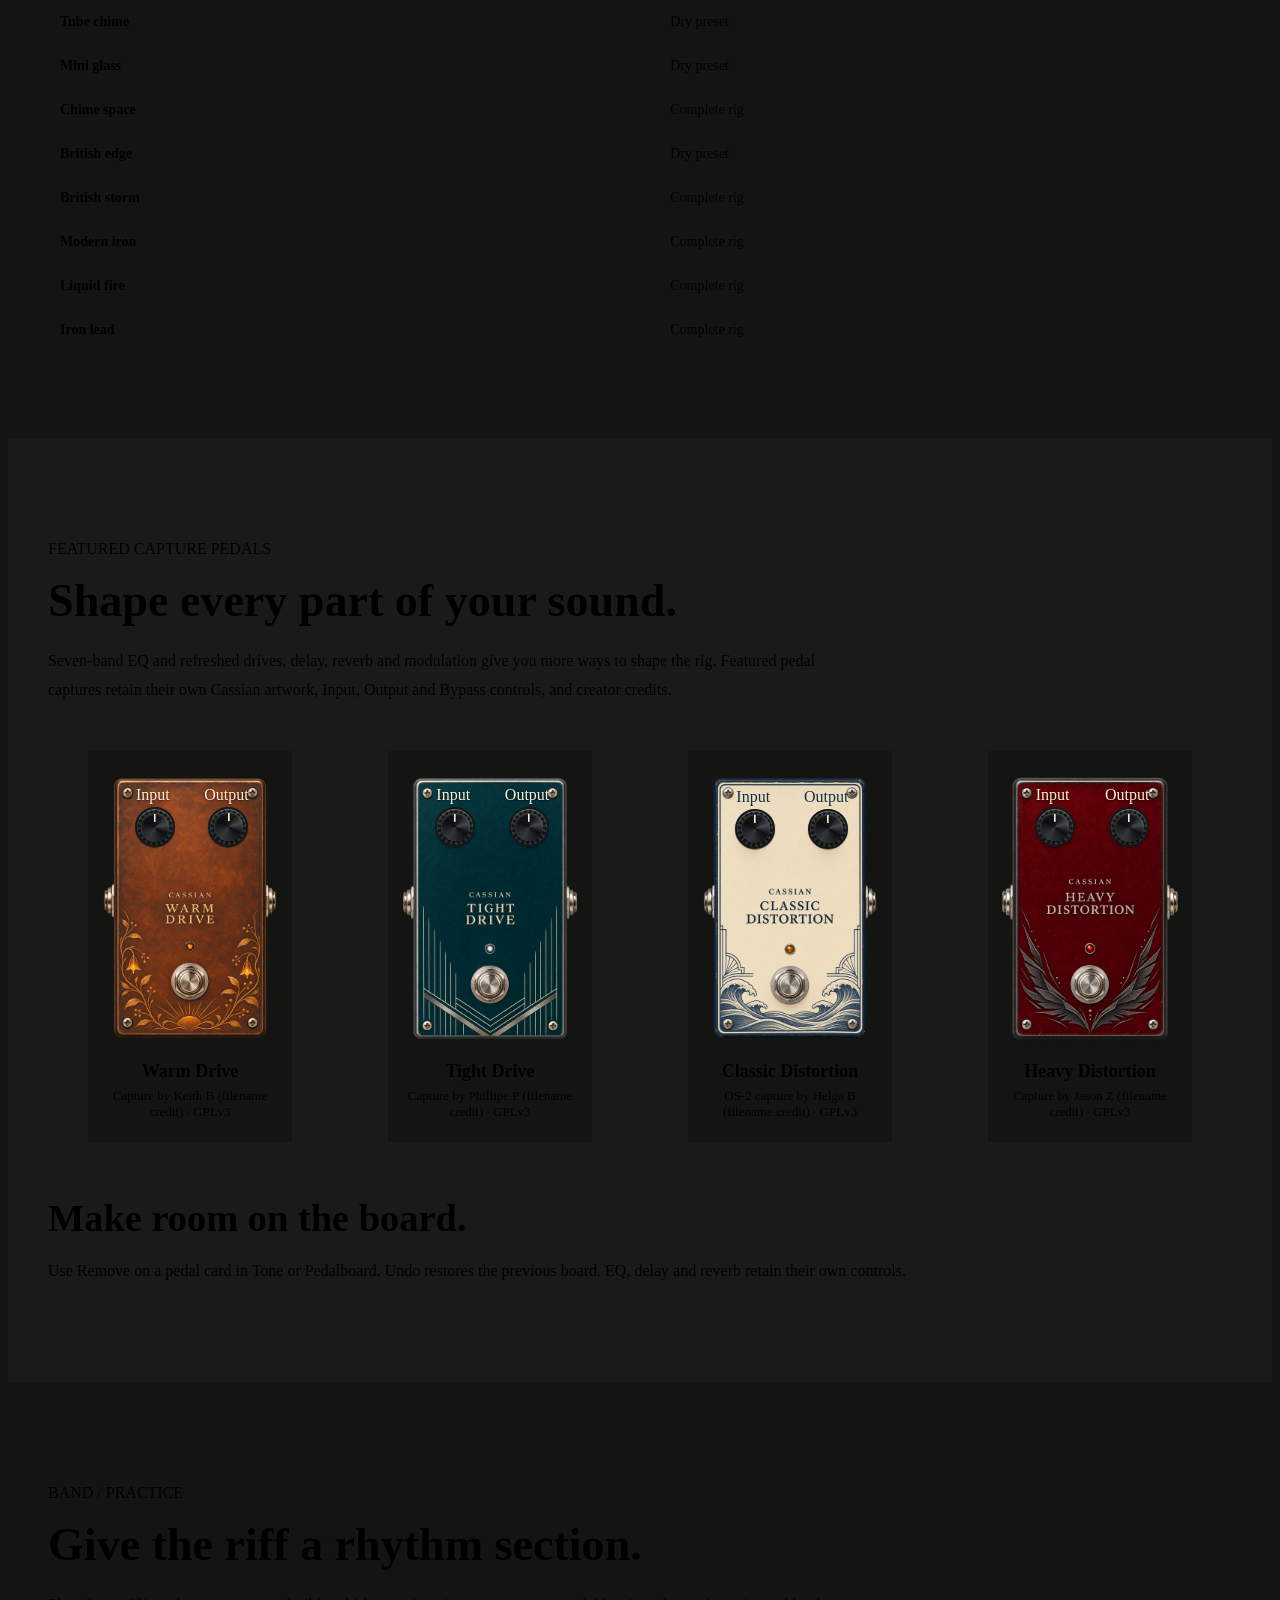
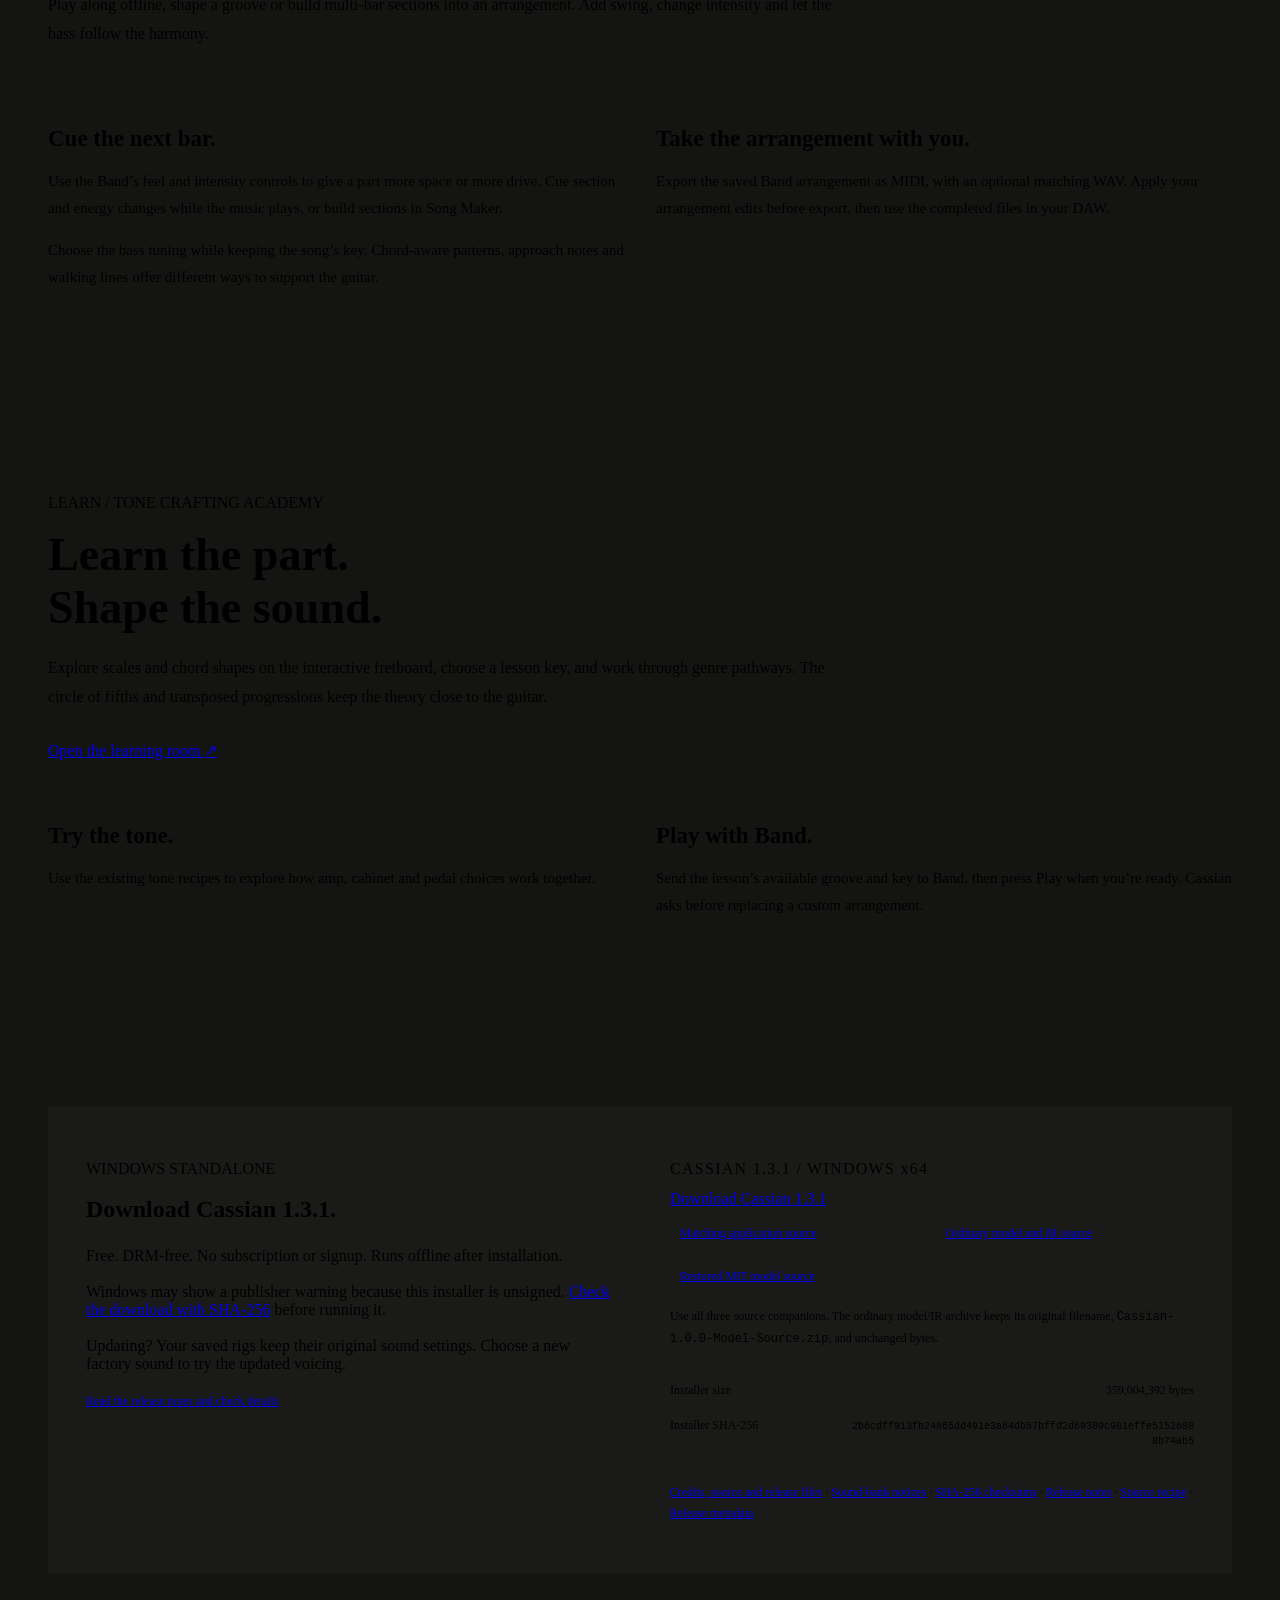
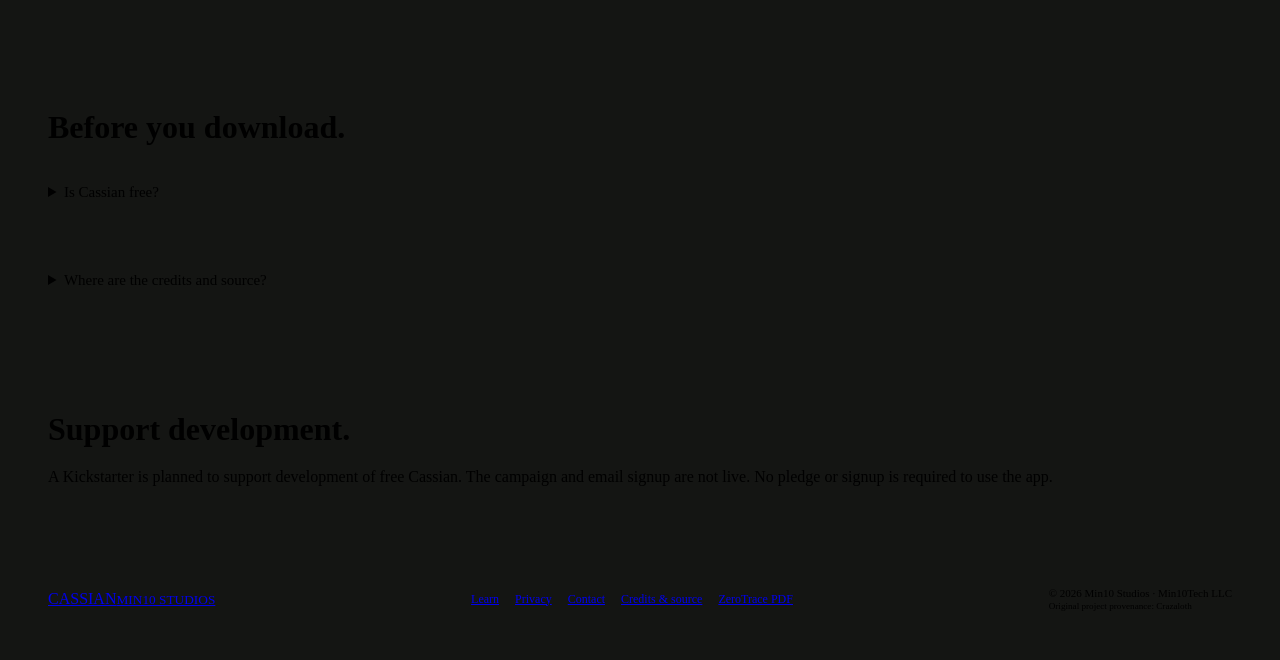
==== commit fad09ab5: "Correct UTF-8 punctuation in Uriel release copy" ====
--- a/index.html
+++ b/index.html
@@ -5,12 +5,12 @@
   <meta name="author" content="Crazaloth"><meta name="publisher" content="Min10Tech LLC">
   <meta name="robots" content="index,follow"><meta name="theme-color" content="#141513">
   <meta http-equiv="Content-Security-Policy" content="default-src 'none'; script-src 'self'; style-src 'self'; img-src 'self'; font-src 'self'; connect-src 'self'; object-src 'none'; base-uri 'none'; form-action 'none'">
-  <title>Cassian 1.3.1 â€” Free guitar studio</title>
-  <meta name="description" content="Meet Uriel in Cassian 1.3.1: a new high-gain amplifier paired with a Governor 4Ã—12 cabinet and seven mic positions. Free, offline guitar studio for Windows.">
+  <title>Cassian 1.3.1 — Free guitar studio</title>
+  <meta name="description" content="Meet Uriel in Cassian 1.3.1: a new high-gain amplifier paired with a Governor 4×12 cabinet and seven mic positions. Free, offline guitar studio for Windows.">
   <link rel="canonical" href="https://min10studios.com/">
   <meta property="og:type" content="website"><meta property="og:site_name" content="Min10 Studios">
-  <meta property="og:title" content="Cassian 1.3.1 â€” Free guitar studio">
-  <meta property="og:description" content="Meet Uriel in Cassian 1.3.1: a new high-gain amplifier paired with a Governor 4Ã—12 cabinet and seven mic positions. Free, offline guitar studio for Windows.">
+  <meta property="og:title" content="Cassian 1.3.1 — Free guitar studio">
+  <meta property="og:description" content="Meet Uriel in Cassian 1.3.1: a new high-gain amplifier paired with a Governor 4×12 cabinet and seven mic positions. Free, offline guitar studio for Windows.">
   <meta property="og:url" content="https://min10studios.com/"><meta property="og:image" content="https://min10studios.com/assets/uriel-product-131.png">
   <meta property="og:image:alt" content="Uriel: ivory and silver Cassian amplifier with gold controls."><meta name="twitter:card" content="summary_large_image">
   <link rel="icon" href="/assets/cassian-logo-192.png">
@@ -26,21 +26,21 @@
 <main id="main">
   <section class="launch-hero launch-shell" aria-labelledby="launch-title">
     <div><p class="eyebrow">CASSIAN 1.3.1 FOR WINDOWS</p><h1 id="launch-title">Meet<br><em>Uriel.</em></h1>
-      <p class="launch-lead">A new high-gain voice in your free guitar studio. Uriel pairs an imposing ivory head with a Governor 4Ã—12 cabinet. Plug in, pick a sound and play offline.</p>
+      <p class="launch-lead">A new high-gain voice in your free guitar studio. Uriel pairs an imposing ivory head with a Governor 4×12 cabinet. Plug in, pick a sound and play offline.</p>
       <p class="launch-promise">Free. DRM-free. No subscriptions.</p>
-      <div class="launch-actions"><a class="button primary" href="#download">See downloads</a><a class="text-link" href="#release-notes">See whatâ€™s new <span aria-hidden="true">â†˜</span></a></div>
+      <div class="launch-actions"><a class="button primary" href="#download">See downloads</a><a class="text-link" href="#release-notes">See what’s new <span aria-hidden="true">↘</span></a></div>
       <p class="launch-small">No pledge or email signup is required to use Cassian.</p>
     </div>
     <figure class="launch-hero-art"><div class="launch-art-label"><span>CASSIAN / URIEL</span><span>NEW IN 1.3.1</span></div><div class="uriel-product" role="img" aria-label="Uriel amplifier in ivory and silver, with gold chicken-head controls, original seal on the nameplate and cyan-white glowing tubes"><img class="uriel-chassis" src="/assets/head-uriel-clean.png" width="1890" height="832" alt=""><img class="uriel-seal" src="/assets/uriel-seal-original.png" alt=""><div class="uriel-controls" aria-hidden="true"><span class="uriel-control"><span>Input</span><img src="/assets/knob-uriel-chicken-gold.png" alt=""></span><span class="uriel-control"><span>Bass</span><img src="/assets/knob-uriel-chicken-gold.png" alt=""></span><span class="uriel-control"><span>Mid</span><img src="/assets/knob-uriel-chicken-gold.png" alt=""></span><span class="uriel-control"><span>Treble</span><img src="/assets/knob-uriel-chicken-gold.png" alt=""></span><span class="uriel-control"><span>Presence</span><img src="/assets/knob-uriel-chicken-gold.png" alt=""></span><span class="uriel-control"><span>Tight</span><img src="/assets/knob-uriel-chicken-gold.png" alt=""></span><span class="uriel-control"><span>Master</span><img src="/assets/knob-uriel-chicken-gold.png" alt=""></span><span class="uriel-gate">Gate<i></i></span></div></div><figcaption>Ivory. Silver. Gold. Uriel has arrived.</figcaption></figure>
   </section>
   <aside class="launch-notice launch-shell" aria-label="Release status">
     <span class="launch-dot" aria-hidden="true"></span>
-    <p><strong>Cassian 1.3.1 for Windows.</strong> Uriel is here, with a Governor 4Ã—12 cabinet and seven SM57 mic positions. <a href="#download">Download for Windows</a> or <a href="#release-notes">see whatâ€™s new</a>.</p>
+    <p><strong>Cassian 1.3.1 for Windows.</strong> Uriel is here, with a Governor 4×12 cabinet and seven SM57 mic positions. <a href="#download">Download for Windows</a> or <a href="#release-notes">see what’s new</a>.</p>
   </aside>
   <section class="launch-section launch-shell" id="workspace" aria-labelledby="workspace-title">
-    <div class="launch-section-heading" id="release-notes"><p class="eyebrow">CASSIAN 1.3.1 Â· OUT NOW</p><h2 id="workspace-title">A new voice. A commanding presence.</h2><p>Introducing Uriel, the newest member of the Cassian amp family.</p></div>
-    <div class="uriel-intro"><div><div class="uriel-product" role="img" aria-label="Uriel amplifier in ivory and silver, with gold chicken-head controls, original seal on the nameplate and cyan-white glowing tubes"><img class="uriel-chassis" src="/assets/head-uriel-clean.png" width="1890" height="832" alt=""><img class="uriel-seal" src="/assets/uriel-seal-original.png" alt=""><div class="uriel-controls" aria-hidden="true"><span class="uriel-control"><span>Input</span><img src="/assets/knob-uriel-chicken-gold.png" alt=""></span><span class="uriel-control"><span>Bass</span><img src="/assets/knob-uriel-chicken-gold.png" alt=""></span><span class="uriel-control"><span>Mid</span><img src="/assets/knob-uriel-chicken-gold.png" alt=""></span><span class="uriel-control"><span>Treble</span><img src="/assets/knob-uriel-chicken-gold.png" alt=""></span><span class="uriel-control"><span>Presence</span><img src="/assets/knob-uriel-chicken-gold.png" alt=""></span><span class="uriel-control"><span>Tight</span><img src="/assets/knob-uriel-chicken-gold.png" alt=""></span><span class="uriel-control"><span>Master</span><img src="/assets/knob-uriel-chicken-gold.png" alt=""></span><span class="uriel-gate">Gate<i></i></span></div></div></div><div><h3>High gain. Your way.</h3><p>Start with the new Uriel rig, paired with the Governor 4Ã—12 / SM57 cabinet. Explore all seven supplied microphone positions in Cabinets to find the character that suits your playing.</p><p>Ivory covering, a brushed silver grille, gold chicken-head controls and cyan-white tube glow give this head its own identity.</p></div></div>
-    <ul class="release-110-notes"><li><strong>A new illustrated amp head.</strong> Uriel joins Ferrum, Bastion, Rubicon and Viridian.</li><li><strong>Seven cabinet perspectives.</strong> Select a Governor 4Ã—12 SM57 mic position in Cabinets.</li><li><strong>Reliable capture loading and closing.</strong> Uriel’s cabinet loads correctly, and Cassian can close normally if a capture cannot load.</li><li><strong>Your studio stays with you.</strong> Pedals, Band, recording, Learn and the earlier sound choices remain available offline.</li></ul>
+    <div class="launch-section-heading" id="release-notes"><p class="eyebrow">CASSIAN 1.3.1 · OUT NOW</p><h2 id="workspace-title">A new voice. A commanding presence.</h2><p>Introducing Uriel, the newest member of the Cassian amp family.</p></div>
+    <div class="uriel-intro"><div><div class="uriel-product" role="img" aria-label="Uriel amplifier in ivory and silver, with gold chicken-head controls, original seal on the nameplate and cyan-white glowing tubes"><img class="uriel-chassis" src="/assets/head-uriel-clean.png" width="1890" height="832" alt=""><img class="uriel-seal" src="/assets/uriel-seal-original.png" alt=""><div class="uriel-controls" aria-hidden="true"><span class="uriel-control"><span>Input</span><img src="/assets/knob-uriel-chicken-gold.png" alt=""></span><span class="uriel-control"><span>Bass</span><img src="/assets/knob-uriel-chicken-gold.png" alt=""></span><span class="uriel-control"><span>Mid</span><img src="/assets/knob-uriel-chicken-gold.png" alt=""></span><span class="uriel-control"><span>Treble</span><img src="/assets/knob-uriel-chicken-gold.png" alt=""></span><span class="uriel-control"><span>Presence</span><img src="/assets/knob-uriel-chicken-gold.png" alt=""></span><span class="uriel-control"><span>Tight</span><img src="/assets/knob-uriel-chicken-gold.png" alt=""></span><span class="uriel-control"><span>Master</span><img src="/assets/knob-uriel-chicken-gold.png" alt=""></span><span class="uriel-gate">Gate<i></i></span></div></div></div><div><h3>High gain. Your way.</h3><p>Start with the new Uriel rig, paired with the Governor 4×12 / SM57 cabinet. Explore all seven supplied microphone positions in Cabinets to find the character that suits your playing.</p><p>Ivory covering, a brushed silver grille, gold chicken-head controls and cyan-white tube glow give this head its own identity.</p></div></div>
+    <ul class="release-110-notes"><li><strong>A new illustrated amp head.</strong> Uriel joins Ferrum, Bastion, Rubicon and Viridian.</li><li><strong>Seven cabinet perspectives.</strong> Select a Governor 4×12 SM57 mic position in Cabinets.</li><li><strong>Reliable capture loading and closing.</strong> Uriel’s cabinet loads correctly, and Cassian can close normally if a capture cannot load.</li><li><strong>Your studio stays with you.</strong> Pedals, Band, recording, Learn and the earlier sound choices remain available offline.</li></ul>
     <p class="launch-small">Ferrum remains the default for a fresh start. Your saved rigs keep their sound settings. Uriel is a high-gain rig; if idle noise is intrusive, bypass it between takes. Gain staging and gating refinements are planned next.</p>
   </section>
   <section class="launch-section launch-shell" id="amps" aria-labelledby="amps-title">
@@ -159,10 +159,10 @@
         <caption>Dry presets clear the pedalboard. Audition a preset with Keep or Cancel.</caption>
         <thead><tr><th scope="col">Amp head</th><th scope="col">Settings</th><th scope="col">Curated presets</th></tr></thead>
         <tbody>
-          <tr><th scope="row">Uriel</th><td>High gain Â· external cabinet</td><td><ul><li>Uriel</li></ul></td></tr>
-          <tr><th scope="row">Ferrum</th><td>Clean Â· Distorted</td><td><ul><li>Clean Glass</li><li>Clean Ambient</li><li>Tight Rhythm</li><li>Lead</li><li>Ferrum Sweep Lead</li></ul></td></tr>
-          <tr><th scope="row">Bastion</th><td>Channel 1 / 60s Â· Channel 2 / 70s Â· Channel 2 / 80s</td><td><ul><li>Vintage Crunch</li><li>Focused Rhythm</li><li>Wide Lead</li></ul></td></tr>
-          <tr><th scope="row">Rubicon</th><td>Top Boost Â· Setting 2</td><td><ul><li>Chime</li><li>Edge Breakup</li><li>Open Echo</li></ul></td></tr>
+          <tr><th scope="row">Uriel</th><td>High gain · external cabinet</td><td><ul><li>Uriel</li></ul></td></tr>
+          <tr><th scope="row">Ferrum</th><td>Clean · Distorted</td><td><ul><li>Clean Glass</li><li>Clean Ambient</li><li>Tight Rhythm</li><li>Lead</li><li>Ferrum Sweep Lead</li></ul></td></tr>
+          <tr><th scope="row">Bastion</th><td>Channel 1 / 60s · Channel 2 / 70s · Channel 2 / 80s</td><td><ul><li>Vintage Crunch</li><li>Focused Rhythm</li><li>Wide Lead</li></ul></td></tr>
+          <tr><th scope="row">Rubicon</th><td>Top Boost · Setting 2</td><td><ul><li>Chime</li><li>Edge Breakup</li><li>Open Echo</li></ul></td></tr>
           <tr><th scope="row">Viridian</th><td>Clean</td><td><ul><li>Glass Clean</li><li>Funk Clean</li><li>Chorus Clean</li></ul></td></tr>
         </tbody>
       </table>
@@ -214,7 +214,7 @@
             <span class="release-pedal-label">Output</span><span class="release-dial"></span>
           </div>
         </div>
-        <figcaption><strong>Warm Drive</strong><span>Capture by Keith B (filename credit) Â· GPLv3</span></figcaption>
+        <figcaption><strong>Warm Drive</strong><span>Capture by Keith B (filename credit) · GPLv3</span></figcaption>
       </figure>
       <figure>
         <div class="release-pedal-face release-pedal-tight-drive" role="img" aria-label="Cassian Tight Drive pedal with Input and Output knobs and a Bypass footswitch">
@@ -237,7 +237,7 @@
             <span class="release-pedal-label">Output</span><span class="release-dial"></span>
           </div>
         </div>
-        <figcaption><strong>Tight Drive</strong><span>Capture by Phillipe P (filename credit) Â· GPLv3</span></figcaption>
+        <figcaption><strong>Tight Drive</strong><span>Capture by Phillipe P (filename credit) · GPLv3</span></figcaption>
       </figure>
       <figure>
         <div class="release-pedal-face release-pedal-classic-distortion" role="img" aria-label="Cassian Classic Distortion pedal with Input and Output knobs and a Bypass footswitch">
@@ -260,7 +260,7 @@
             <span class="release-pedal-label">Output</span><span class="release-dial"></span>
           </div>
         </div>
-        <figcaption><strong>Classic Distortion</strong><span>OS-2 capture by Helga B (filename credit) Â· GPLv3</span></figcaption>
+        <figcaption><strong>Classic Distortion</strong><span>OS-2 capture by Helga B (filename credit) · GPLv3</span></figcaption>
       </figure>
       <figure>
         <div class="release-pedal-face release-pedal-heavy-distortion" role="img" aria-label="Cassian Heavy Distortion pedal with Input and Output knobs and a Bypass footswitch">
@@ -283,7 +283,7 @@
             <span class="release-pedal-label">Output</span><span class="release-dial"></span>
           </div>
         </div>
-        <figcaption><strong>Heavy Distortion</strong><span>Capture by Jason Z (filename credit) Â· GPLv3</span></figcaption>
+        <figcaption><strong>Heavy Distortion</strong><span>Capture by Jason Z (filename credit) · GPLv3</span></figcaption>
       </figure>
     </div>
     <div class="launch-copy">
@@ -300,8 +300,8 @@
     <div class="workflow-grid">
       <article>
         <h3>Cue the next bar.</h3>
-        <p>Use the Bandâ€™s feel and intensity controls to give a part more space or more drive. Cue section and energy changes while the music plays, or build sections in Song Maker.</p>
-        <p>Choose the bass tuning while keeping the songâ€™s key. Chord-aware patterns, approach notes and walking lines offer different ways to support the guitar.</p>
+        <p>Use the Band’s feel and intensity controls to give a part more space or more drive. Cue section and energy changes while the music plays, or build sections in Song Maker.</p>
+        <p>Choose the bass tuning while keeping the song’s key. Chord-aware patterns, approach notes and walking lines offer different ways to support the guitar.</p>
       </article>
       <article>
         <h3>Take the arrangement with you.</h3>
@@ -311,7 +311,7 @@
   </section>
   <section class="launch-section launch-shell launch-learn" id="learn" aria-labelledby="learn-title">
     <div class="launch-section-heading"><p class="eyebrow">LEARN / TONE CRAFTING ACADEMY</p><h2 id="learn-title">Learn the part.<br>Shape the sound.</h2><p>Explore scales and chord shapes on the interactive fretboard, choose a lesson key, and work through genre pathways. The circle of fifths and transposed progressions keep the theory close to the guitar.</p></div>
-    <p class="launch-learn-link"><a class="text-link" href="/learn/">Open the learning room <span aria-hidden="true">â†—</span></a></p><div class="workflow-grid"><article><h3>Try the tone.</h3><p>Use the existing tone recipes to explore how amp, cabinet and pedal choices work together.</p></article><article><h3>Play with Band.</h3><p>Send the lessonâ€™s available groove and key to Band, then press Play when youâ€™re ready. Cassian asks before replacing a custom arrangement.</p></article></div>
+    <p class="launch-learn-link"><a class="text-link" href="/learn/">Open the learning room <span aria-hidden="true">↗</span></a></p><div class="workflow-grid"><article><h3>Try the tone.</h3><p>Use the existing tone recipes to explore how amp, cabinet and pedal choices work together.</p></article><article><h3>Play with Band.</h3><p>Send the lesson’s available groove and key to Band, then press Play when you’re ready. Cassian asks before replacing a custom arrangement.</p></article></div>
   </section>
   <section class="launch-section launch-shell" id="download" aria-labelledby="release-download-title">
     <div class="download-panel release-110-download" id="release-110-download">
@@ -338,18 +338,18 @@
           <div><dt>Installer size</dt><dd>359,004,392 bytes</dd></div>
           <div><dt>Installer SHA-256</dt><dd><code>2b6cdff913fb24865dd491e3a64db57bffd2d69389c981effe51526808b74ab5</code></dd></div>
         </dl>
-        <p class="launch-small"><a href="/model-credits.html">Credits, source and release files</a> Â·
-          <a href="https://github.com/Min10Studios/cassian-website/releases/download/v1.3.1/NOTICES.txt">Sound-bank notices</a> Â·
-          <a href="https://github.com/Min10Studios/cassian-website/releases/download/v1.3.1/SHA256SUMS.txt">SHA-256 checksums</a> Â·
-          <a href="https://github.com/Min10Studios/cassian-website/releases/download/v1.3.1/RELEASE-NOTES.txt">Release notes</a> Â·
-          <a href="https://github.com/Min10Studios/cassian-website/releases/download/v1.3.1/SOURCE-RECIPE.json">Source recipe</a> Â·
+        <p class="launch-small"><a href="/model-credits.html">Credits, source and release files</a> ·
+          <a href="https://github.com/Min10Studios/cassian-website/releases/download/v1.3.1/NOTICES.txt">Sound-bank notices</a> ·
+          <a href="https://github.com/Min10Studios/cassian-website/releases/download/v1.3.1/SHA256SUMS.txt">SHA-256 checksums</a> ·
+          <a href="https://github.com/Min10Studios/cassian-website/releases/download/v1.3.1/RELEASE-NOTES.txt">Release notes</a> ·
+          <a href="https://github.com/Min10Studios/cassian-website/releases/download/v1.3.1/SOURCE-RECIPE.json">Source recipe</a> ·
           <a href="https://github.com/Min10Studios/cassian-website/releases/download/v1.3.1/Release.json">Release metadata</a></p>
       </div>
     </div>
   </section>
-  <section class="launch-shell launch-faq" aria-labelledby="faq-title"><h2 id="faq-title">Before you download.</h2><details><summary>Is Cassian free?</summary><p>Yes. No pledge, email signup or subscription is required to use Cassian. The proposed Kickstarter supports development of the free software.</p></details><details><summary>Where are the credits and source?</summary><p>Look in the <a href="#release-source">download section</a> for the matching application source, model and IR source, and sound-bank notices. GitHubâ€™s automatic source ZIP contains the website. Use the matching application source for Cassian and its dependencies.</p></details></section>
+  <section class="launch-shell launch-faq" aria-labelledby="faq-title"><h2 id="faq-title">Before you download.</h2><details><summary>Is Cassian free?</summary><p>Yes. No pledge, email signup or subscription is required to use Cassian. The proposed Kickstarter supports development of the free software.</p></details><details><summary>Where are the credits and source?</summary><p>Look in the <a href="#release-source">download section</a> for the matching application source, model and IR source, and sound-bank notices. GitHub’s automatic source ZIP contains the website. Use the matching application source for Cassian and its dependencies.</p></details></section>
   <section class="launch-shell launch-faq" id="backer-vip"><h2>Support development.</h2><p>A Kickstarter is planned to support development of free Cassian. The campaign and email signup are not live. No pledge or signup is required to use the app.</p></section>
 
 </main>
-<footer class="launch-footer launch-shell"><a class="brand" href="/">CASSIAN<small>MIN10 STUDIOS</small></a><nav aria-label="Footer navigation"><a href="/learn/">Learn</a><a href="/privacy.html">Privacy</a><a href="/contact.html">Contact</a><a href="#release-source">Credits &amp; source</a><a href="/ZeroTrace/">ZeroTrace PDF</a></nav><p>Â© 2026 Min10 Studios Â· Min10Tech LLC<br><small>Original project provenance: Crazaloth</small></p></footer>
+<footer class="launch-footer launch-shell"><a class="brand" href="/">CASSIAN<small>MIN10 STUDIOS</small></a><nav aria-label="Footer navigation"><a href="/learn/">Learn</a><a href="/privacy.html">Privacy</a><a href="/contact.html">Contact</a><a href="#release-source">Credits &amp; source</a><a href="/ZeroTrace/">ZeroTrace PDF</a></nav><p>© 2026 Min10 Studios · Min10Tech LLC<br><small>Original project provenance: Crazaloth</small></p></footer>
 </body></html>
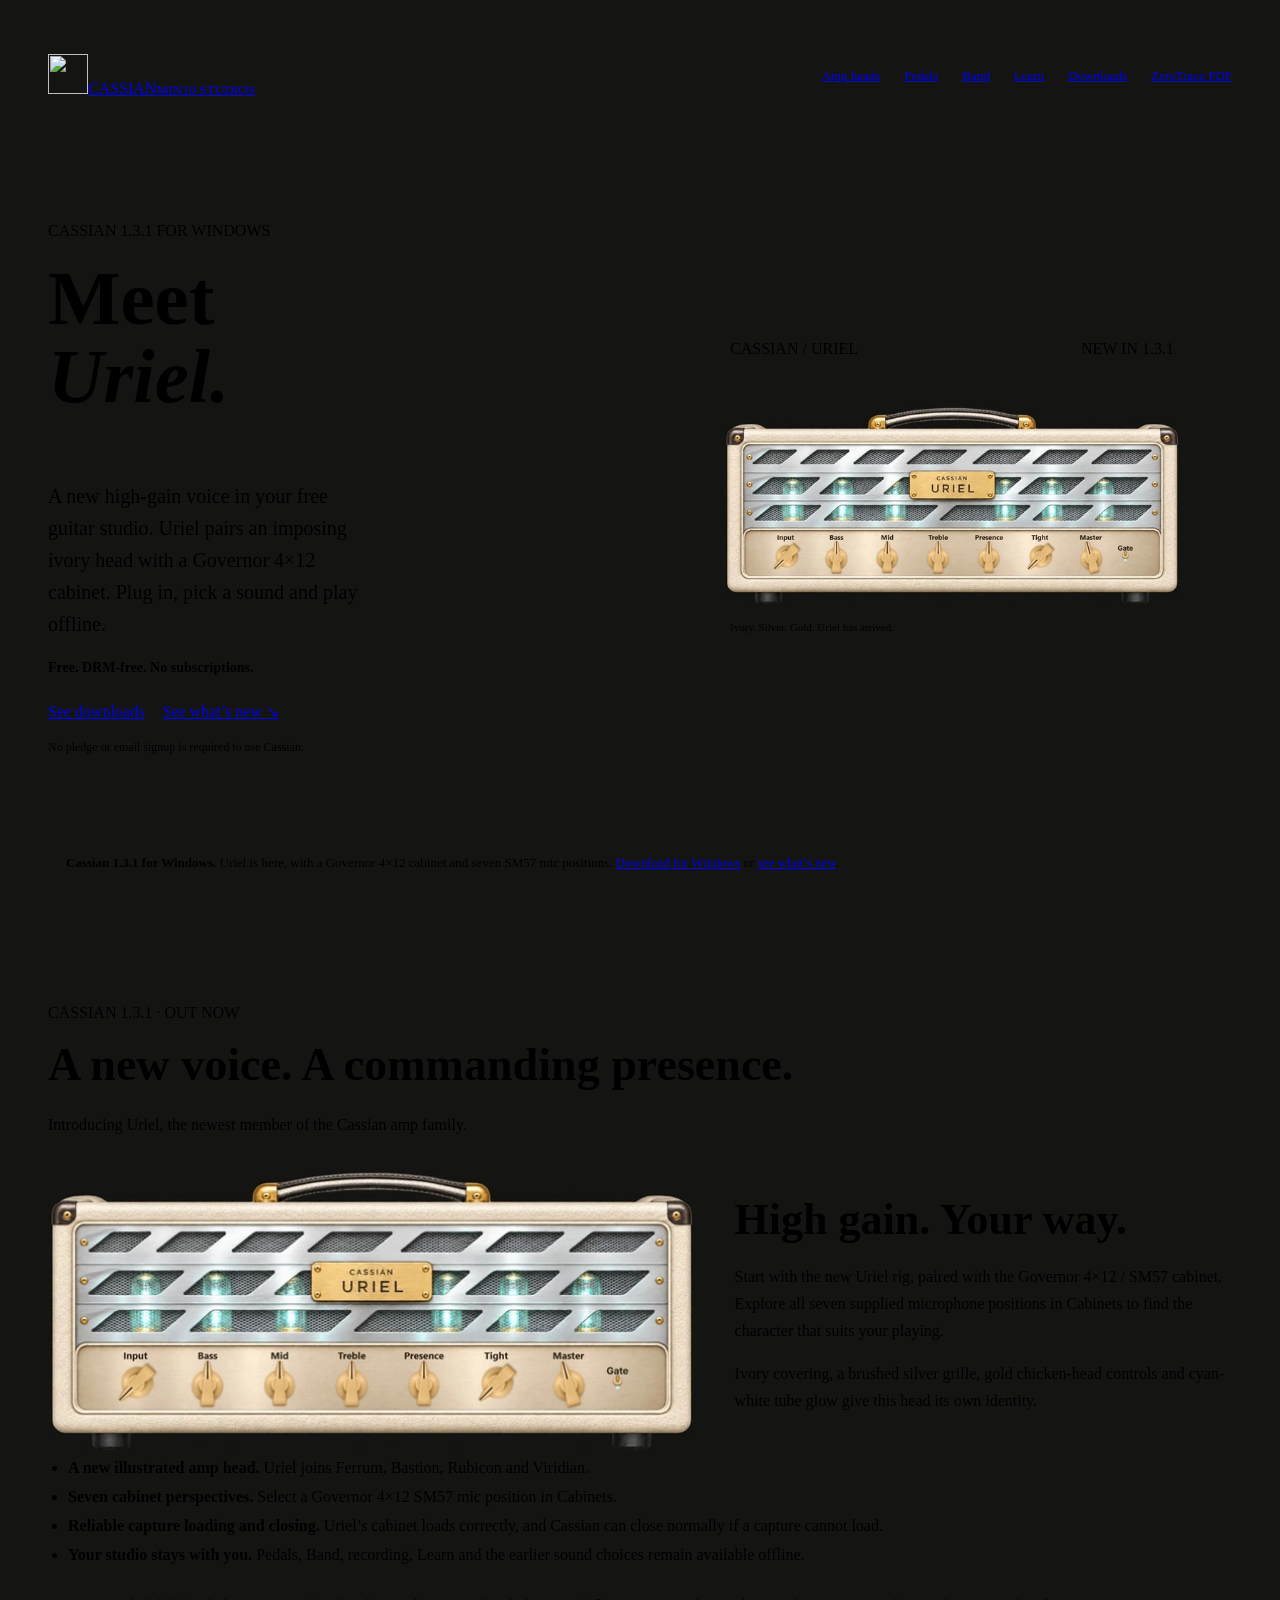
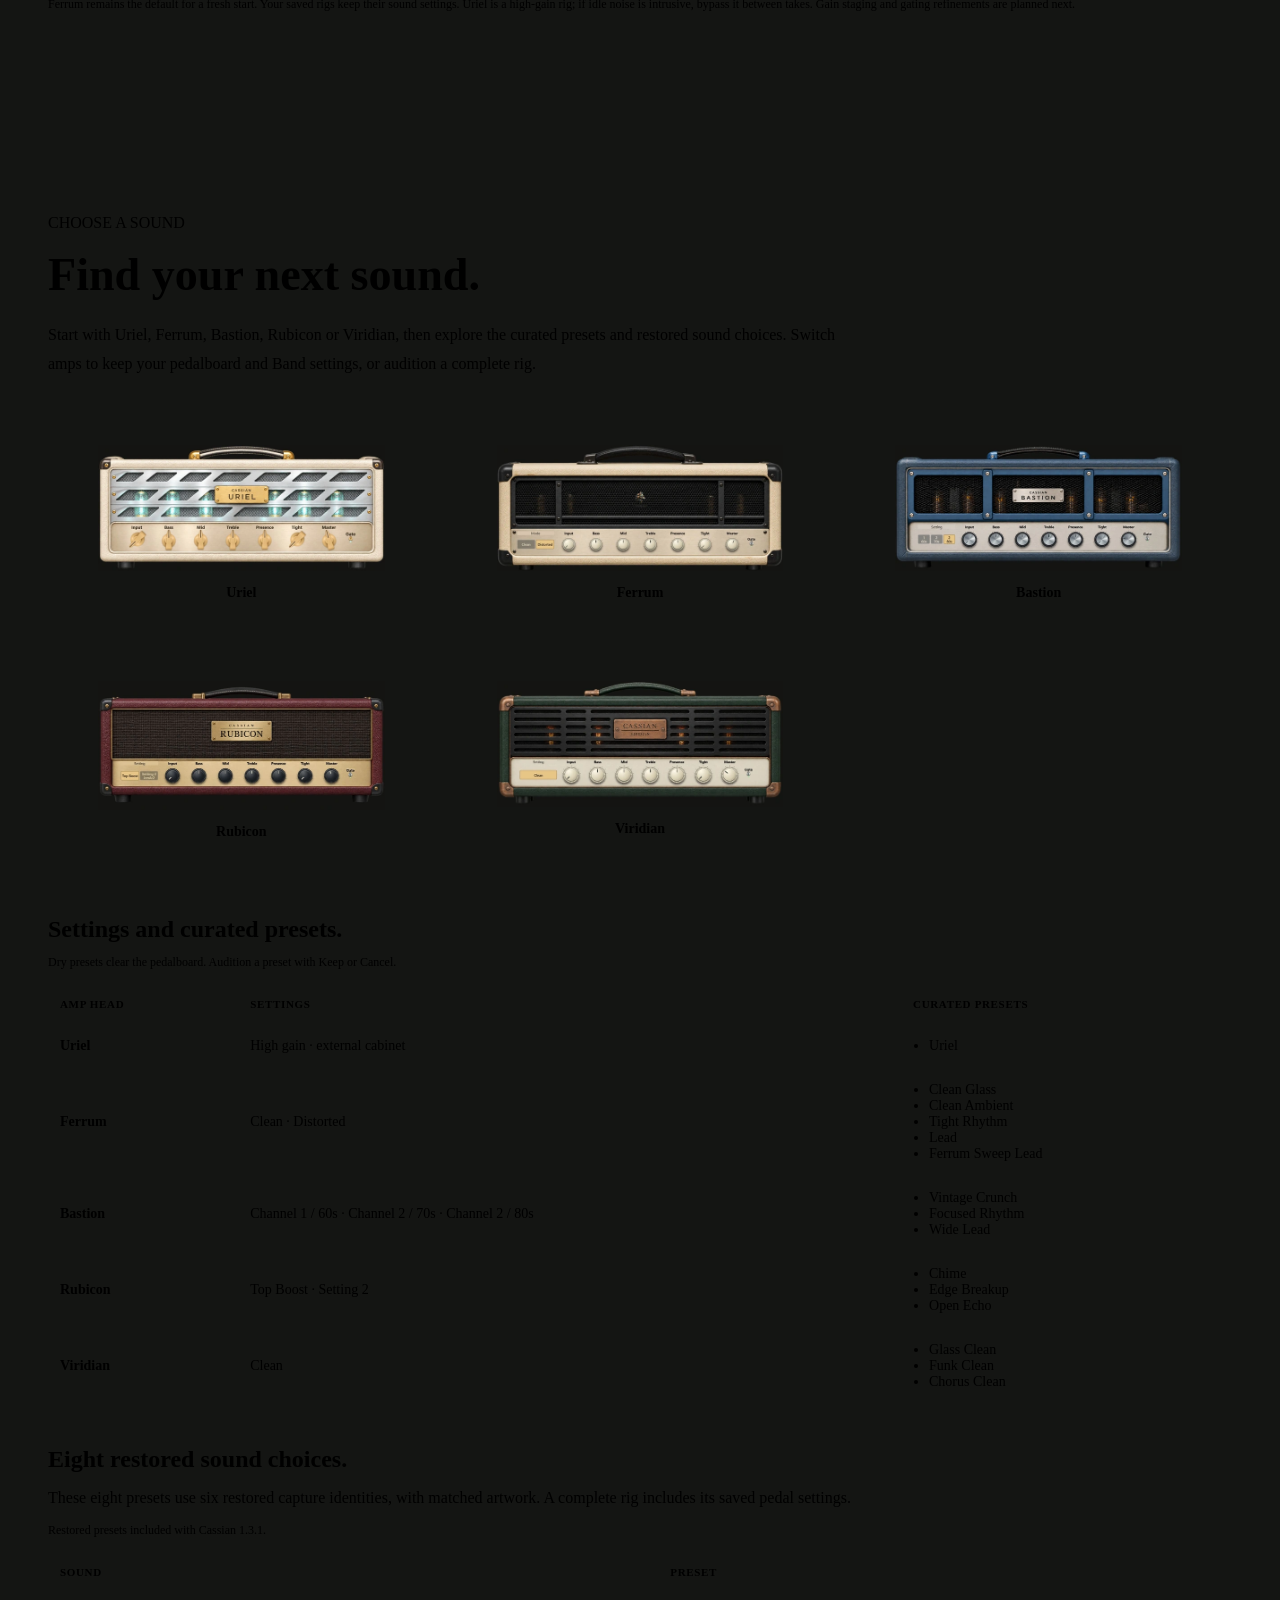
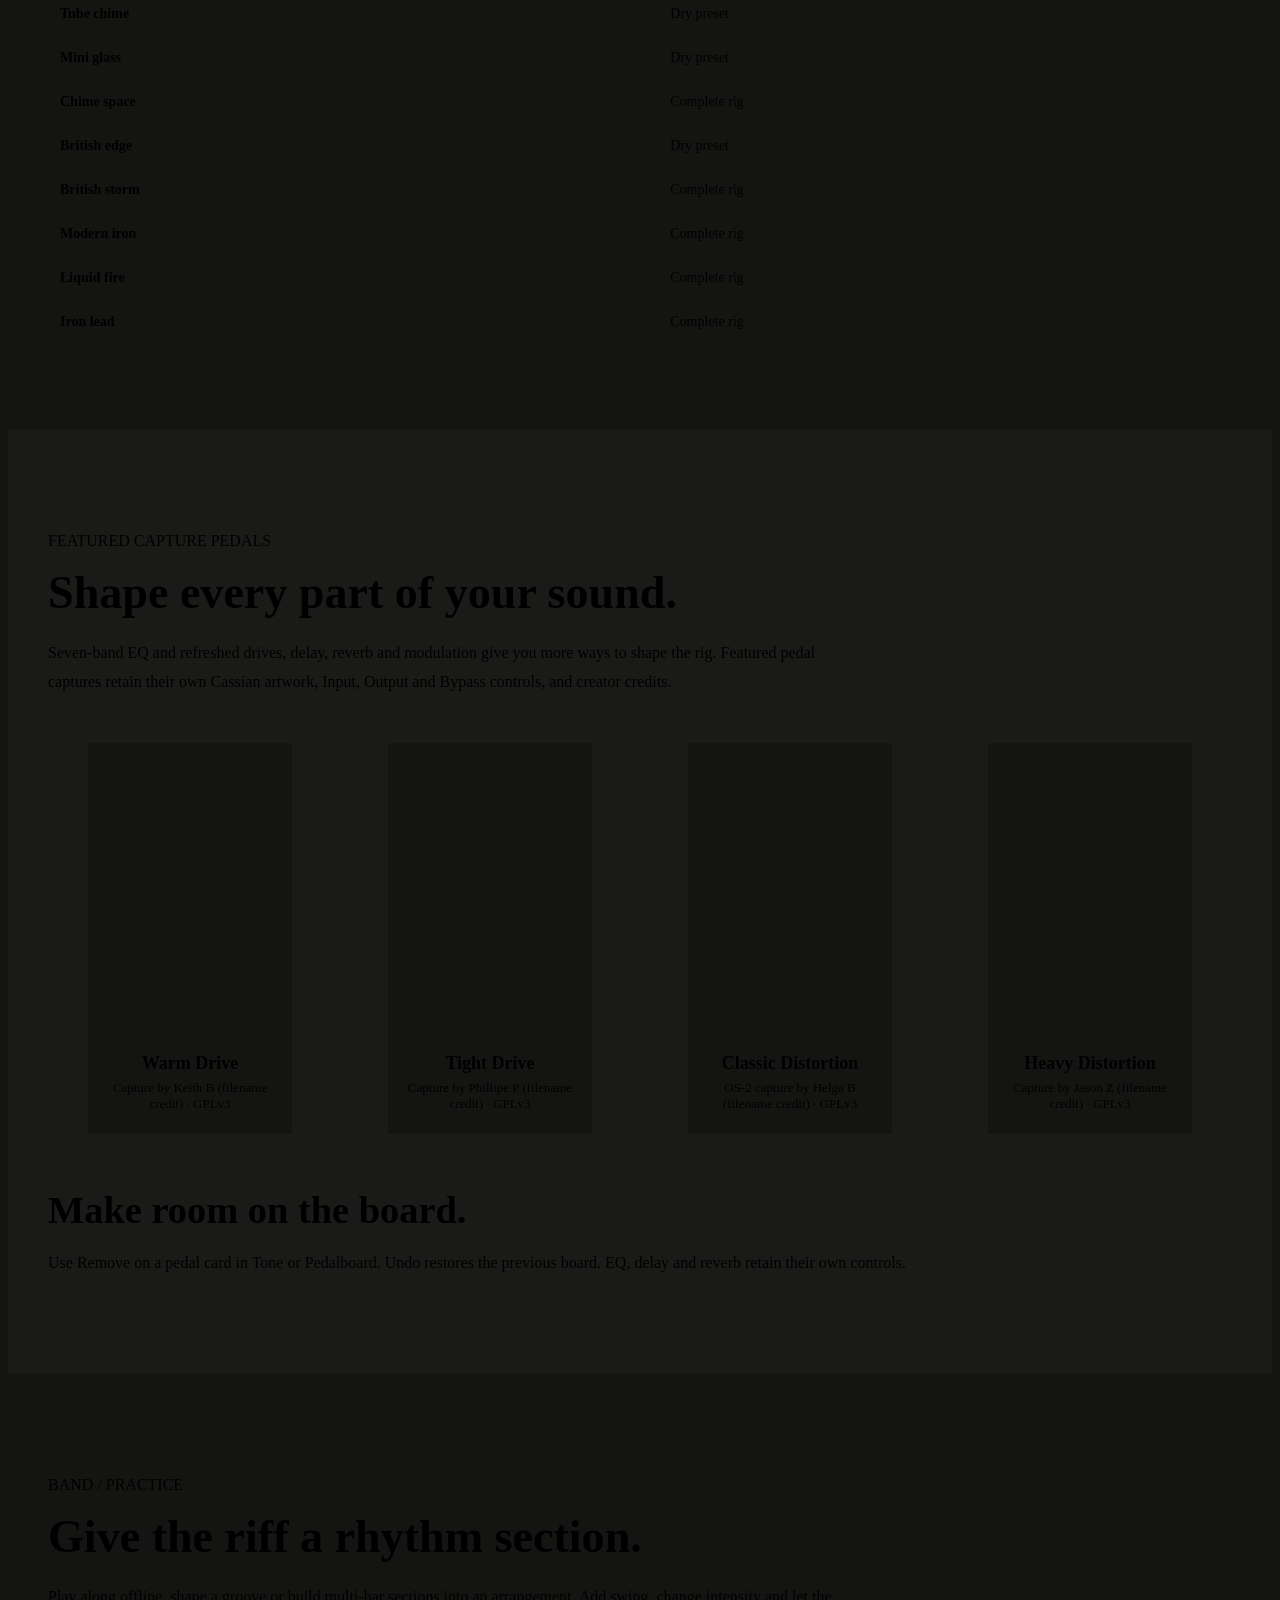
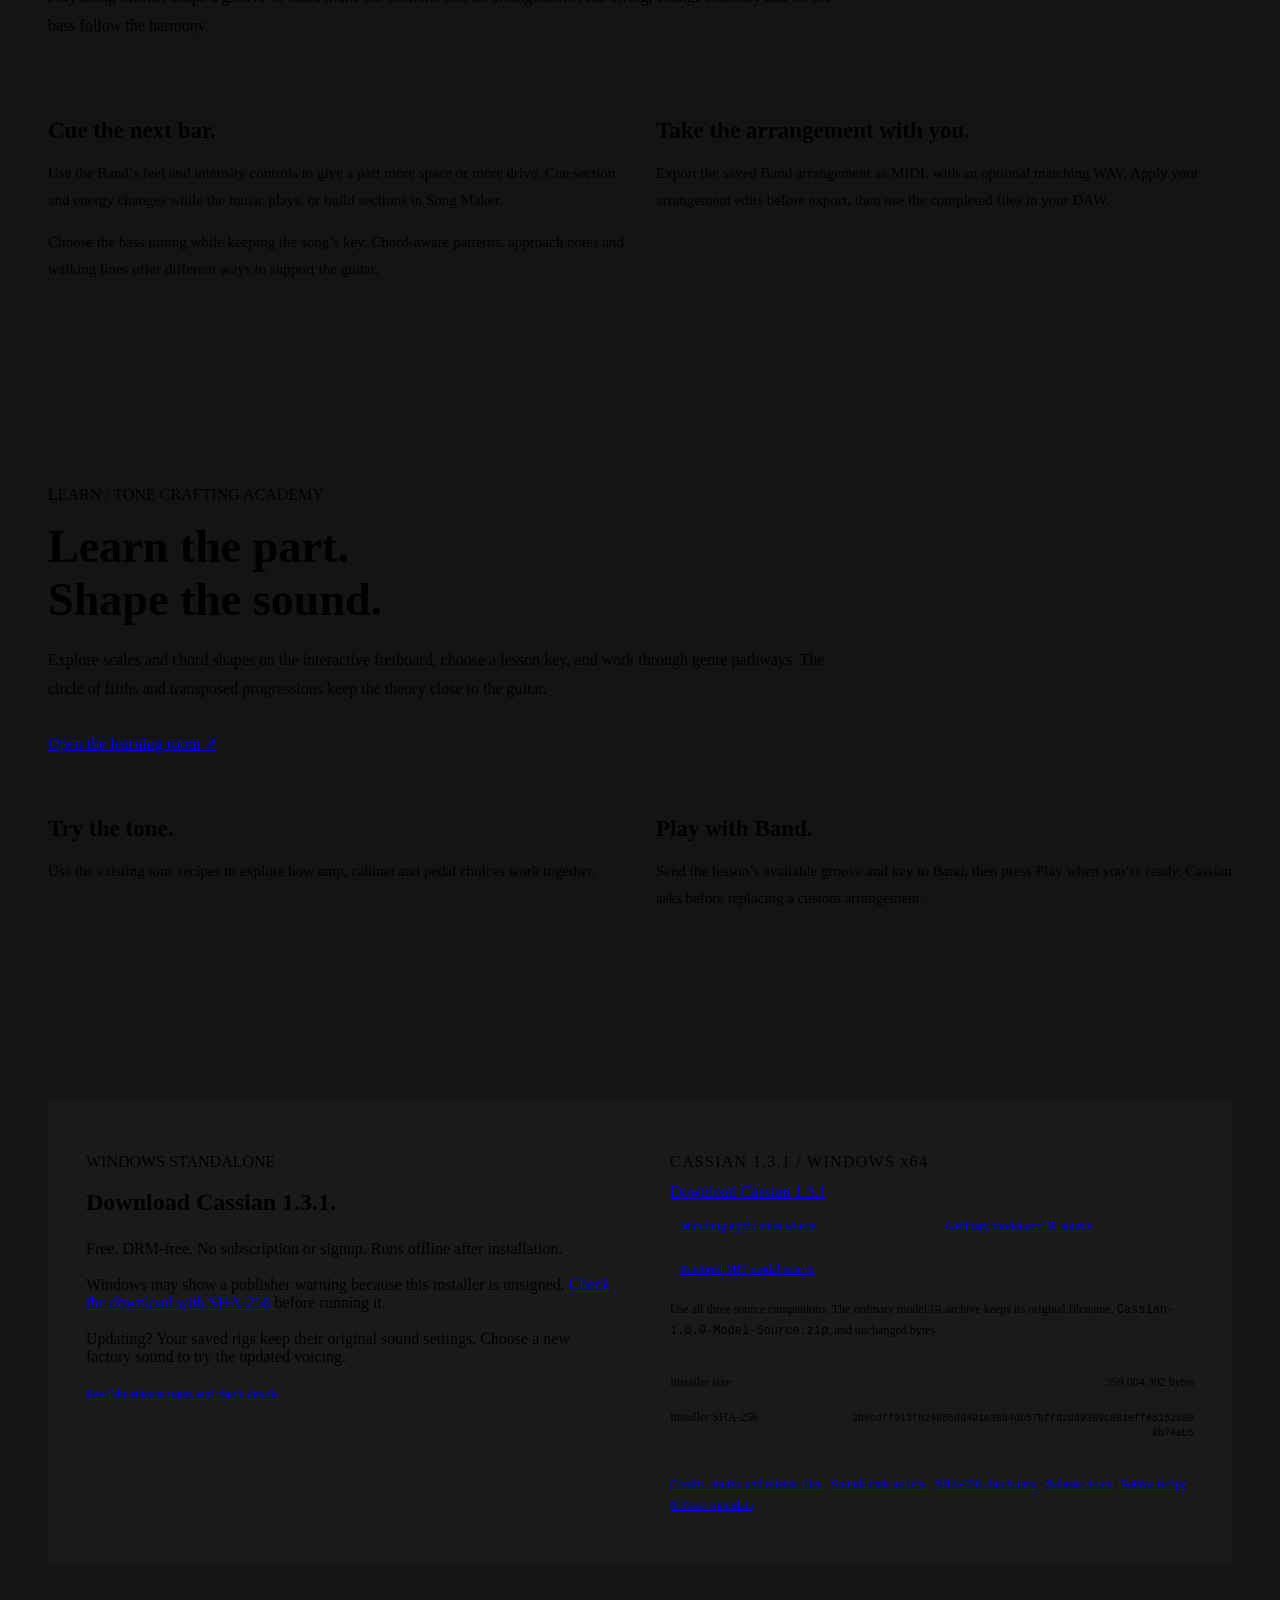
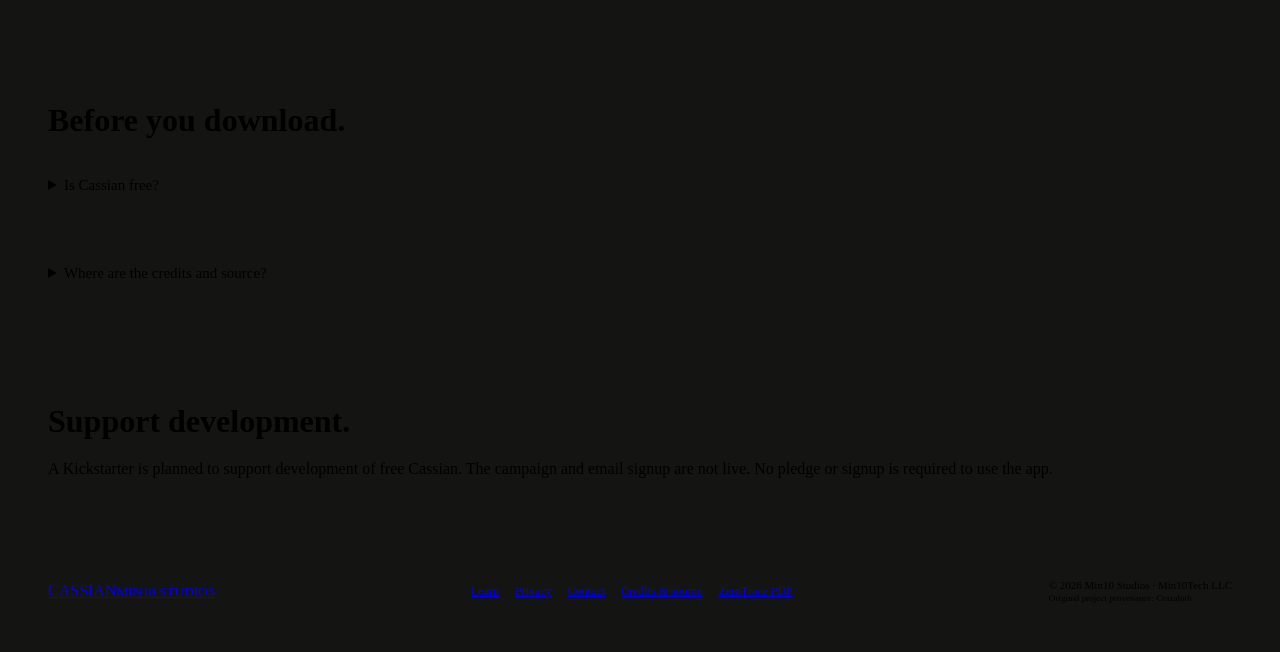
==== commit c5def6fa: "Use actual Cassian product renders and reduce image downloads" ====
--- a/index.html
+++ b/index.html
@@ -14,7 +14,7 @@
   <meta property="og:url" content="https://min10studios.com/"><meta property="og:image" content="https://min10studios.com/assets/uriel-product-131.png">
   <meta property="og:image:alt" content="Uriel: ivory and silver Cassian amplifier with gold controls."><meta name="twitter:card" content="summary_large_image">
   <link rel="icon" href="/assets/cassian-logo-192.png">
-  <link rel="preload" as="image" href="/assets/head-uriel-clean.png" fetchpriority="high">
+  <link rel="preload" as="image" href="/assets/amp-uriel-actual-1280.ffe3666cccd9.webp" imagesrcset="/assets/amp-uriel-actual-640.31e5baa6dec8.webp 640w, /assets/amp-uriel-actual-1280.ffe3666cccd9.webp 1280w" imagesizes="(max-width: 760px) calc(100vw - 40px), 620px" fetchpriority="high">
   <link rel="stylesheet" href="/styles.css"><link rel="stylesheet" href="/launch.css"><link rel="stylesheet" href="/uriel-release.css">
 </head>
 <body class="launch-page">
@@ -31,7 +31,7 @@
       <div class="launch-actions"><a class="button primary" href="#download">See downloads</a><a class="text-link" href="#release-notes">See what’s new <span aria-hidden="true">↘</span></a></div>
       <p class="launch-small">No pledge or email signup is required to use Cassian.</p>
     </div>
-    <figure class="launch-hero-art"><div class="launch-art-label"><span>CASSIAN / URIEL</span><span>NEW IN 1.3.1</span></div><div class="uriel-product" role="img" aria-label="Uriel amplifier in ivory and silver, with gold chicken-head controls, original seal on the nameplate and cyan-white glowing tubes"><img class="uriel-chassis" src="/assets/head-uriel-clean.png" width="1890" height="832" alt=""><img class="uriel-seal" src="/assets/uriel-seal-original.png" alt=""><div class="uriel-controls" aria-hidden="true"><span class="uriel-control"><span>Input</span><img src="/assets/knob-uriel-chicken-gold.png" alt=""></span><span class="uriel-control"><span>Bass</span><img src="/assets/knob-uriel-chicken-gold.png" alt=""></span><span class="uriel-control"><span>Mid</span><img src="/assets/knob-uriel-chicken-gold.png" alt=""></span><span class="uriel-control"><span>Treble</span><img src="/assets/knob-uriel-chicken-gold.png" alt=""></span><span class="uriel-control"><span>Presence</span><img src="/assets/knob-uriel-chicken-gold.png" alt=""></span><span class="uriel-control"><span>Tight</span><img src="/assets/knob-uriel-chicken-gold.png" alt=""></span><span class="uriel-control"><span>Master</span><img src="/assets/knob-uriel-chicken-gold.png" alt=""></span><span class="uriel-gate">Gate<i></i></span></div></div><figcaption>Ivory. Silver. Gold. Uriel has arrived.</figcaption></figure>
+    <figure class="launch-hero-art"><div class="launch-art-label"><span>CASSIAN / URIEL</span><span>NEW IN 1.3.1</span></div><img class="amp-static-image amp-static-uriel" src="/assets/amp-uriel-actual-1280.ffe3666cccd9.webp" srcset="/assets/amp-uriel-actual-640.31e5baa6dec8.webp 640w, /assets/amp-uriel-actual-1280.ffe3666cccd9.webp 1280w" sizes="(max-width: 760px) calc(100vw - 40px), 620px" width="1280" height="563" alt="Cassian Uriel amplifier, with its actual in-app knobs, labels and switches" loading="eager" fetchpriority="high" decoding="async"><figcaption>Ivory. Silver. Gold. Uriel has arrived.</figcaption></figure>
   </section>
   <aside class="launch-notice launch-shell" aria-label="Release status">
     <span class="launch-dot" aria-hidden="true"></span>
@@ -39,7 +39,7 @@
   </aside>
   <section class="launch-section launch-shell" id="workspace" aria-labelledby="workspace-title">
     <div class="launch-section-heading" id="release-notes"><p class="eyebrow">CASSIAN 1.3.1 · OUT NOW</p><h2 id="workspace-title">A new voice. A commanding presence.</h2><p>Introducing Uriel, the newest member of the Cassian amp family.</p></div>
-    <div class="uriel-intro"><div><div class="uriel-product" role="img" aria-label="Uriel amplifier in ivory and silver, with gold chicken-head controls, original seal on the nameplate and cyan-white glowing tubes"><img class="uriel-chassis" src="/assets/head-uriel-clean.png" width="1890" height="832" alt=""><img class="uriel-seal" src="/assets/uriel-seal-original.png" alt=""><div class="uriel-controls" aria-hidden="true"><span class="uriel-control"><span>Input</span><img src="/assets/knob-uriel-chicken-gold.png" alt=""></span><span class="uriel-control"><span>Bass</span><img src="/assets/knob-uriel-chicken-gold.png" alt=""></span><span class="uriel-control"><span>Mid</span><img src="/assets/knob-uriel-chicken-gold.png" alt=""></span><span class="uriel-control"><span>Treble</span><img src="/assets/knob-uriel-chicken-gold.png" alt=""></span><span class="uriel-control"><span>Presence</span><img src="/assets/knob-uriel-chicken-gold.png" alt=""></span><span class="uriel-control"><span>Tight</span><img src="/assets/knob-uriel-chicken-gold.png" alt=""></span><span class="uriel-control"><span>Master</span><img src="/assets/knob-uriel-chicken-gold.png" alt=""></span><span class="uriel-gate">Gate<i></i></span></div></div></div><div><h3>High gain. Your way.</h3><p>Start with the new Uriel rig, paired with the Governor 4×12 / SM57 cabinet. Explore all seven supplied microphone positions in Cabinets to find the character that suits your playing.</p><p>Ivory covering, a brushed silver grille, gold chicken-head controls and cyan-white tube glow give this head its own identity.</p></div></div>
+    <div class="uriel-intro"><div><img class="amp-static-image amp-static-uriel" src="/assets/amp-uriel-actual-1280.ffe3666cccd9.webp" srcset="/assets/amp-uriel-actual-640.31e5baa6dec8.webp 640w, /assets/amp-uriel-actual-1280.ffe3666cccd9.webp 1280w" sizes="(max-width: 760px) calc(100vw - 40px), 620px" width="1280" height="563" alt="Cassian Uriel amplifier, with its actual in-app knobs, labels and switches" loading="lazy" fetchpriority="low" decoding="async"></div><div><h3>High gain. Your way.</h3><p>Start with the new Uriel rig, paired with the Governor 4×12 / SM57 cabinet. Explore all seven supplied microphone positions in Cabinets to find the character that suits your playing.</p><p>Ivory covering, a brushed silver grille, gold chicken-head controls and cyan-white tube glow give this head its own identity.</p></div></div>
     <ul class="release-110-notes"><li><strong>A new illustrated amp head.</strong> Uriel joins Ferrum, Bastion, Rubicon and Viridian.</li><li><strong>Seven cabinet perspectives.</strong> Select a Governor 4×12 SM57 mic position in Cabinets.</li><li><strong>Reliable capture loading and closing.</strong> Uriel’s cabinet loads correctly, and Cassian can close normally if a capture cannot load.</li><li><strong>Your studio stays with you.</strong> Pedals, Band, recording, Learn and the earlier sound choices remain available offline.</li></ul>
     <p class="launch-small">Ferrum remains the default for a fresh start. Your saved rigs keep their sound settings. Uriel is a high-gain rig; if idle noise is intrusive, bypass it between takes. Gain staging and gating refinements are planned next.</p>
   </section>
@@ -50,106 +50,21 @@
       <p>Start with Uriel, Ferrum, Bastion, Rubicon or Viridian, then explore the curated presets and restored sound choices. Switch amps to keep your pedalboard and Band settings, or audition a complete rig.</p>
     </div>
     <div class="head-gallery release-110-heads" aria-label="Five illustrated amp heads">
-      <figure class="head-card"><div class="uriel-product" role="img" aria-label="Uriel amplifier in ivory and silver, with gold chicken-head controls, original seal on the nameplate and cyan-white glowing tubes"><img class="uriel-chassis" src="/assets/head-uriel-clean.png" width="1890" height="832" alt=""><img class="uriel-seal" src="/assets/uriel-seal-original.png" alt=""><div class="uriel-controls" aria-hidden="true"><span class="uriel-control"><span>Input</span><img src="/assets/knob-uriel-chicken-gold.png" alt=""></span><span class="uriel-control"><span>Bass</span><img src="/assets/knob-uriel-chicken-gold.png" alt=""></span><span class="uriel-control"><span>Mid</span><img src="/assets/knob-uriel-chicken-gold.png" alt=""></span><span class="uriel-control"><span>Treble</span><img src="/assets/knob-uriel-chicken-gold.png" alt=""></span><span class="uriel-control"><span>Presence</span><img src="/assets/knob-uriel-chicken-gold.png" alt=""></span><span class="uriel-control"><span>Tight</span><img src="/assets/knob-uriel-chicken-gold.png" alt=""></span><span class="uriel-control"><span>Master</span><img src="/assets/knob-uriel-chicken-gold.png" alt=""></span><span class="uriel-gate">Gate<i></i></span></div></div><figcaption>Uriel</figcaption></figure>
+      <figure class="head-card"><img class="amp-static-image amp-static-uriel" src="/assets/amp-uriel-actual-1280.ffe3666cccd9.webp" srcset="/assets/amp-uriel-actual-640.31e5baa6dec8.webp 640w, /assets/amp-uriel-actual-1280.ffe3666cccd9.webp 1280w" sizes="(max-width: 520px) calc(100vw - 64px), (max-width: 850px) 44vw, 400px" width="1280" height="563" alt="Cassian Uriel amplifier, with its actual in-app knobs, labels and switches" loading="lazy" fetchpriority="low" decoding="async"><figcaption>Uriel</figcaption></figure>
       <figure class="head-card">
-        <div class="release-amp-face release-amp-ferrum" role="img" aria-label="Ivory Cassian Ferrum amplifier with Clean and Distorted modes, Input, Bass, Mid, Treble, Presence, Tight, Master and Gate">
-          <img class="release-amp-chassis" src="/assets/cassian-110-ferrum-ivory.1c7e4f901b37.webp" width="960" height="423" alt="" loading="lazy" fetchpriority="low" decoding="async">
-          <img class="release-amp-badge" src="/assets/cassian-logo-192.png" width="192" height="192" alt="" decoding="async">
-          <div class="release-amp-plate" aria-hidden="true">
-            <div class="release-amp-setting">
-              <span>Mode</span>
-              <div class="release-amp-switches">
-                <span>Clean</span>
-                <span class="is-selected">Distorted</span>
-              </div>
-            </div>
-            <div class="release-amp-knobs">
-              <span class="release-amp-knob is-minimum">Input<span class="release-dial"></span><span class="release-amp-value">0.0 dB</span></span>
-              <span class="release-amp-knob">Bass<span class="release-dial"></span><span class="release-amp-value">0.0 dB</span></span>
-              <span class="release-amp-knob">Mid<span class="release-dial"></span><span class="release-amp-value">0.0 dB</span></span>
-              <span class="release-amp-knob">Treble<span class="release-dial"></span><span class="release-amp-value">0.0 dB</span></span>
-              <span class="release-amp-knob">Presence<span class="release-dial"></span><span class="release-amp-value">0.0 dB</span></span>
-              <span class="release-amp-knob is-minimum">Tight<span class="release-dial"></span><span class="release-amp-value">Off</span></span>
-              <span class="release-amp-knob is-master">Master<span class="release-dial"></span><span class="release-amp-value">-7.2 dB</span></span>
-            </div>
-            <span class="release-amp-gate">Gate<span class="release-gate-toggle"></span><span class="release-amp-power"></span></span>
-          </div>
-        </div>
+        <img class="amp-static-image amp-static-ferrum" src="/assets/amp-ferrum-actual-1280.d9ecb06179f3.webp" srcset="/assets/amp-ferrum-actual-640.244e557f62bb.webp 640w, /assets/amp-ferrum-actual-1280.d9ecb06179f3.webp 1280w" sizes="(max-width: 520px) calc(100vw - 64px), (max-width: 850px) 44vw, 400px" width="1280" height="564" alt="Cassian Ferrum amplifier, with its actual in-app knobs, labels and switches" loading="lazy" fetchpriority="low" decoding="async">
         <figcaption>Ferrum</figcaption>
       </figure>
       <figure class="head-card">
-        <div class="release-amp-face release-amp-bastion" role="img" aria-label="Cassian Bastion amplifier with Channel 1 / 60s, Channel 2 / 70s and Channel 2 / 80s settings, Input, Bass, Mid, Treble, Presence, Tight, Master and Gate">
-          <img class="release-amp-chassis" src="/assets/cassian-110-bastion.64c2cb9d44eb.png" width="1891" height="831" alt="" loading="lazy" fetchpriority="low" decoding="async">
-          <div class="release-amp-plate" aria-hidden="true">
-            <div class="release-amp-setting">
-              <span>Setting</span>
-              <div class="release-amp-switches">
-                <span>1<br>60s</span>
-                <span>2<br>70s</span>
-                <span class="is-selected">2<br>80s</span>
-              </div>
-            </div>
-            <div class="release-amp-knobs">
-              <span class="release-amp-knob is-minimum">Input<span class="release-dial"></span><span class="release-amp-value">0.0 dB</span></span>
-              <span class="release-amp-knob">Bass<span class="release-dial"></span><span class="release-amp-value">0.0 dB</span></span>
-              <span class="release-amp-knob">Mid<span class="release-dial"></span><span class="release-amp-value">0.0 dB</span></span>
-              <span class="release-amp-knob">Treble<span class="release-dial"></span><span class="release-amp-value">0.0 dB</span></span>
-              <span class="release-amp-knob">Presence<span class="release-dial"></span><span class="release-amp-value">0.0 dB</span></span>
-              <span class="release-amp-knob is-minimum">Tight<span class="release-dial"></span><span class="release-amp-value">Off</span></span>
-              <span class="release-amp-knob is-master">Master<span class="release-dial"></span><span class="release-amp-value">-16.0 dB</span></span>
-            </div>
-            <span class="release-amp-gate">Gate<span class="release-gate-toggle"></span><span class="release-amp-power"></span></span>
-          </div>
-        </div>
+        <img class="amp-static-image amp-static-bastion" src="/assets/amp-bastion-actual-1280.78464dd38e5d.webp" srcset="/assets/amp-bastion-actual-640.2931e35bfbe3.webp 640w, /assets/amp-bastion-actual-1280.78464dd38e5d.webp 1280w" sizes="(max-width: 520px) calc(100vw - 64px), (max-width: 850px) 44vw, 400px" width="1280" height="562" alt="Cassian Bastion amplifier, with its actual in-app knobs, labels and switches" loading="lazy" fetchpriority="low" decoding="async">
         <figcaption>Bastion</figcaption>
       </figure>
       <figure class="head-card">
-        <div class="release-amp-face release-amp-rubicon" role="img" aria-label="Cassian Rubicon amplifier with Top Boost and Setting 2 / JonAr2, Input, Bass, Mid, Treble, Presence, Tight, Master and Gate">
-          <img class="release-amp-chassis" src="/assets/cassian-110-rubicon.80086a31e96e.png" width="1866" height="843" alt="" loading="lazy" fetchpriority="low" decoding="async">
-          <div class="release-amp-plate" aria-hidden="true">
-            <div class="release-amp-setting">
-              <span>Setting</span>
-              <div class="release-amp-switches">
-                <span class="is-selected">Top Boost</span>
-                <span>Setting 2<br>JonAr2</span>
-              </div>
-            </div>
-            <div class="release-amp-knobs">
-              <span class="release-amp-knob is-minimum">Input<span class="release-dial"></span><span class="release-amp-value">0.0 dB</span></span>
-              <span class="release-amp-knob">Bass<span class="release-dial"></span><span class="release-amp-value">0.0 dB</span></span>
-              <span class="release-amp-knob">Mid<span class="release-dial"></span><span class="release-amp-value">0.0 dB</span></span>
-              <span class="release-amp-knob">Treble<span class="release-dial"></span><span class="release-amp-value">0.0 dB</span></span>
-              <span class="release-amp-knob">Presence<span class="release-dial"></span><span class="release-amp-value">0.0 dB</span></span>
-              <span class="release-amp-knob is-minimum">Tight<span class="release-dial"></span><span class="release-amp-value">Off</span></span>
-              <span class="release-amp-knob is-master">Master<span class="release-dial"></span><span class="release-amp-value">-8.2 dB</span></span>
-            </div>
-            <span class="release-amp-gate">Gate<span class="release-gate-toggle"></span><span class="release-amp-power"></span></span>
-          </div>
-        </div>
+        <img class="amp-static-image amp-static-rubicon" src="/assets/amp-rubicon-actual-1280.64df59988a8e.webp" srcset="/assets/amp-rubicon-actual-640.bcc2bf4cd157.webp 640w, /assets/amp-rubicon-actual-1280.64df59988a8e.webp 1280w" sizes="(max-width: 520px) calc(100vw - 64px), (max-width: 850px) 44vw, 400px" width="1280" height="578" alt="Cassian Rubicon amplifier, with its actual in-app knobs, labels and switches" loading="lazy" fetchpriority="low" decoding="async">
         <figcaption>Rubicon</figcaption>
       </figure>
       <figure class="head-card">
-        <div class="release-amp-face release-amp-viridian" role="img" aria-label="Cassian Viridian amplifier with the Clean setting, Input, Bass, Mid, Treble, Presence, Tight, Master and Gate">
-          <img class="release-amp-chassis" src="/assets/cassian-110-viridian.ccfb1104c8e3.png" width="1891" height="831" alt="" loading="lazy" fetchpriority="low" decoding="async">
-          <div class="release-amp-plate" aria-hidden="true">
-            <div class="release-amp-setting">
-              <span>Setting</span>
-              <div class="release-amp-switches">
-                <span class="is-selected">Clean</span>
-              </div>
-            </div>
-            <div class="release-amp-knobs">
-              <span class="release-amp-knob is-minimum">Input<span class="release-dial"></span><span class="release-amp-value">0.0 dB</span></span>
-              <span class="release-amp-knob">Bass<span class="release-dial"></span><span class="release-amp-value">0.0 dB</span></span>
-              <span class="release-amp-knob">Mid<span class="release-dial"></span><span class="release-amp-value">0.0 dB</span></span>
-              <span class="release-amp-knob">Treble<span class="release-dial"></span><span class="release-amp-value">0.0 dB</span></span>
-              <span class="release-amp-knob">Presence<span class="release-dial"></span><span class="release-amp-value">0.0 dB</span></span>
-              <span class="release-amp-knob is-minimum">Tight<span class="release-dial"></span><span class="release-amp-value">Off</span></span>
-              <span class="release-amp-knob is-master">Master<span class="release-dial"></span><span class="release-amp-value">-13.0 dB</span></span>
-            </div>
-            <span class="release-amp-gate">Gate<span class="release-gate-toggle"></span><span class="release-amp-power"></span></span>
-          </div>
-        </div>
+        <img class="amp-static-image amp-static-viridian" src="/assets/amp-viridian-actual-1280.b0154ac64614.webp" srcset="/assets/amp-viridian-actual-640.4fc137e8ccb7.webp 640w, /assets/amp-viridian-actual-1280.b0154ac64614.webp 1280w" sizes="(max-width: 520px) calc(100vw - 64px), (max-width: 850px) 44vw, 400px" width="1280" height="562" alt="Cassian Viridian amplifier, with its actual in-app knobs, labels and switches" loading="lazy" fetchpriority="low" decoding="async">
         <figcaption>Viridian</figcaption>
       </figure>
     </div>
@@ -194,95 +109,19 @@
     </div>
     <div class="pedal-details release-110-captures">
       <figure>
-        <div class="release-pedal-face release-pedal-warm-drive" role="img" aria-label="Cassian Warm Drive pedal with Input and Output knobs and a Bypass footswitch">
-          <svg viewBox="0 0 480 720" width="480" height="720" aria-hidden="true" focusable="false">
-            <defs>
-              <clipPath id="warm-drive-legends">
-                <rect x="116" y="92" width="58" height="18"/>
-                <rect x="302" y="92" width="68" height="18"/>
-              </clipPath>
-            </defs>
-            <image id="warm-drive-art" href="/assets/cassian-110-warm-drive.9131df292aca.webp" width="480" height="720"/>
-            <g clip-path="url(#warm-drive-legends)">
-              <use href="#warm-drive-art" y="20"/>
-            </g>
-          </svg>
-          <div class="release-pedal-control release-pedal-input" aria-hidden="true">
-            <span class="release-pedal-label">Input</span><span class="release-dial"></span>
-          </div>
-          <div class="release-pedal-control release-pedal-output" aria-hidden="true">
-            <span class="release-pedal-label">Output</span><span class="release-dial"></span>
-          </div>
-        </div>
+        <img class="pedal-static-image" src="/assets/pedal-warm-actual.f0468cbfaf16.webp" width="480" height="720" alt="Cassian Warm Drive pedal, with its actual in-app Input and Output knobs and footswitch" loading="lazy" fetchpriority="low" decoding="async">
         <figcaption><strong>Warm Drive</strong><span>Capture by Keith B (filename credit) · GPLv3</span></figcaption>
       </figure>
       <figure>
-        <div class="release-pedal-face release-pedal-tight-drive" role="img" aria-label="Cassian Tight Drive pedal with Input and Output knobs and a Bypass footswitch">
-          <svg viewBox="0 0 480 720" width="480" height="720" aria-hidden="true" focusable="false">
-            <defs>
-              <clipPath id="tight-drive-legends">
-                <rect x="116" y="92" width="58" height="18"/>
-                <rect x="302" y="92" width="68" height="18"/>
-              </clipPath>
-            </defs>
-            <image id="tight-drive-art" href="/assets/cassian-110-tight-drive.0dd48ea3b1c4.webp" width="480" height="720"/>
-            <g clip-path="url(#tight-drive-legends)">
-              <use href="#tight-drive-art" y="20"/>
-            </g>
-          </svg>
-          <div class="release-pedal-control release-pedal-input" aria-hidden="true">
-            <span class="release-pedal-label">Input</span><span class="release-dial"></span>
-          </div>
-          <div class="release-pedal-control release-pedal-output" aria-hidden="true">
-            <span class="release-pedal-label">Output</span><span class="release-dial"></span>
-          </div>
-        </div>
+        <img class="pedal-static-image" src="/assets/pedal-tight-actual.1e0b5c1d08bf.webp" width="480" height="720" alt="Cassian Tight Drive pedal, with its actual in-app Input and Output knobs and footswitch" loading="lazy" fetchpriority="low" decoding="async">
         <figcaption><strong>Tight Drive</strong><span>Capture by Phillipe P (filename credit) · GPLv3</span></figcaption>
       </figure>
       <figure>
-        <div class="release-pedal-face release-pedal-classic-distortion" role="img" aria-label="Cassian Classic Distortion pedal with Input and Output knobs and a Bypass footswitch">
-          <svg viewBox="0 0 480 720" width="480" height="720" aria-hidden="true" focusable="false">
-            <defs>
-              <clipPath id="classic-distortion-legends">
-                <rect x="116" y="92" width="58" height="18"/>
-                <rect x="302" y="92" width="68" height="18"/>
-              </clipPath>
-            </defs>
-            <image id="classic-distortion-art" href="/assets/cassian-110-classic-distortion.545efa57b64d.webp" width="480" height="720"/>
-            <g clip-path="url(#classic-distortion-legends)">
-              <use href="#classic-distortion-art" y="20"/>
-            </g>
-          </svg>
-          <div class="release-pedal-control release-pedal-input" aria-hidden="true">
-            <span class="release-pedal-label">Input</span><span class="release-dial"></span>
-          </div>
-          <div class="release-pedal-control release-pedal-output" aria-hidden="true">
-            <span class="release-pedal-label">Output</span><span class="release-dial"></span>
-          </div>
-        </div>
+        <img class="pedal-static-image" src="/assets/pedal-classic-actual.8b81975793db.webp" width="480" height="720" alt="Cassian Classic Distortion pedal, with its actual in-app Input and Output knobs and footswitch" loading="lazy" fetchpriority="low" decoding="async">
         <figcaption><strong>Classic Distortion</strong><span>OS-2 capture by Helga B (filename credit) · GPLv3</span></figcaption>
       </figure>
       <figure>
-        <div class="release-pedal-face release-pedal-heavy-distortion" role="img" aria-label="Cassian Heavy Distortion pedal with Input and Output knobs and a Bypass footswitch">
-          <svg viewBox="0 0 480 720" width="480" height="720" aria-hidden="true" focusable="false">
-            <defs>
-              <clipPath id="heavy-distortion-legends">
-                <rect x="116" y="92" width="58" height="18"/>
-                <rect x="302" y="92" width="68" height="18"/>
-              </clipPath>
-            </defs>
-            <image id="heavy-distortion-art" href="/assets/cassian-110-heavy-distortion.4b4ef0a2faa5.webp" width="480" height="720"/>
-            <g clip-path="url(#heavy-distortion-legends)">
-              <use href="#heavy-distortion-art" y="20"/>
-            </g>
-          </svg>
-          <div class="release-pedal-control release-pedal-input" aria-hidden="true">
-            <span class="release-pedal-label">Input</span><span class="release-dial"></span>
-          </div>
-          <div class="release-pedal-control release-pedal-output" aria-hidden="true">
-            <span class="release-pedal-label">Output</span><span class="release-dial"></span>
-          </div>
-        </div>
+        <img class="pedal-static-image" src="/assets/pedal-heavy-actual.56edf2181c11.webp" width="480" height="720" alt="Cassian Heavy Distortion pedal, with its actual in-app Input and Output knobs and footswitch" loading="lazy" fetchpriority="low" decoding="async">
         <figcaption><strong>Heavy Distortion</strong><span>Capture by Jason Z (filename credit) · GPLv3</span></figcaption>
       </figure>
     </div>
--- a/uriel-release.css
+++ b/uriel-release.css
@@ -1,20 +1,9 @@
-/* Uriel — original Cassian artwork; Crazaloth provenance retained. */
-.uriel-product{position:relative;width:100%;aspect-ratio:1890/832;container-type:inline-size;isolation:isolate}
-.uriel-chassis{display:block;width:100%;height:auto}
-.uriel-seal{position:absolute;top:32.6%;left:46.95%;width:6.1%;aspect-ratio:1;object-fit:contain;mix-blend-mode:multiply;opacity:.12}
-.uriel-controls{position:absolute;left:8%;right:8%;top:65.2%;height:16%;display:grid;grid-template-columns:repeat(7,minmax(0,1fr)) .55fr;gap:.5%;color:#241c0e;text-align:center;font:600 1.48cqw/1.2 Arial,sans-serif}
-.uriel-control{display:flex;align-items:center;flex-direction:column;gap:1cqw}
-.uriel-control img{width:5.1cqw;height:5.1cqw;object-fit:contain;transform:rotate(var(--angle));filter:drop-shadow(0 1px 1px #3a260650)}
-.uriel-gate{display:flex;flex-direction:column;align-items:center;padding-top:1.4cqw;gap:.4cqw;font-size:1.2cqw}
-.uriel-gate i{width:.65cqw;height:1.3cqw;border:1px solid #996d38;border-radius:50%;background:linear-gradient(90deg,#e8be75,#f2c981,#edc37a);box-shadow:0 -.1cqw .5cqw #caffff}
-.uriel-intro{display:grid;grid-template-columns:1.3fr 1fr;gap:40px;align-items:center}
-.uriel-intro h3{font-size:clamp(28px,4vw,44px);margin:0 0 18px}.uriel-intro p{line-height:1.7}
+/* Crazaloth: flat renders of Cassian's real amp controls. Original artwork is preserved. */
+.amp-static-image{display:block;width:100%;height:auto;padding:0;margin:0;background:#141513}
+.launch-hero-art{background:#141513}.launch-hero-art>.amp-static-image{display:block;width:calc(100% - 24px);height:auto;padding:0;margin:30px auto 12px}
+.head-card>.amp-static-image{display:block;width:100%;height:auto;padding:0;margin:0}.head-card{background:#141513}
+.uriel-intro{display:grid;grid-template-columns:1.3fr 1fr;gap:40px;align-items:center}.uriel-intro h3{font-size:clamp(28px,4vw,44px);margin:0 0 18px}.uriel-intro p{line-height:1.7}
 .head-gallery.release-110-heads{grid-template-columns:repeat(3,minmax(0,1fr))}
 @media(max-width:850px){.uriel-intro{grid-template-columns:1fr}.head-gallery.release-110-heads{grid-template-columns:repeat(2,minmax(0,1fr))}}
 @media(max-width:520px){.head-gallery.release-110-heads{grid-template-columns:1fr}}
-
-.uriel-control:nth-child(1) img{transform:rotate(-90deg)}.uriel-control:nth-child(6) img{transform:rotate(-35deg)}.uriel-control:nth-child(7) img{transform:rotate(-25deg)}
-.uriel-product>.uriel-chassis{width:100%;height:auto;padding:0;margin:0}
-.uriel-product>.uriel-seal{width:6.1%;height:auto;padding:0;margin:0}
-.uriel-product .uriel-control img{width:5.1cqw;height:5.1cqw;padding:0;margin:0}
-.launch-hero-art>.uriel-product{margin:30px auto 12px;width:calc(100% - 24px)}
+.pedal-details .pedal-static-image{display:block;width:min(100%,220px);height:auto;aspect-ratio:2/3;object-fit:contain;padding:0;margin:0 auto}.release-110-captures figure{background:#141513}
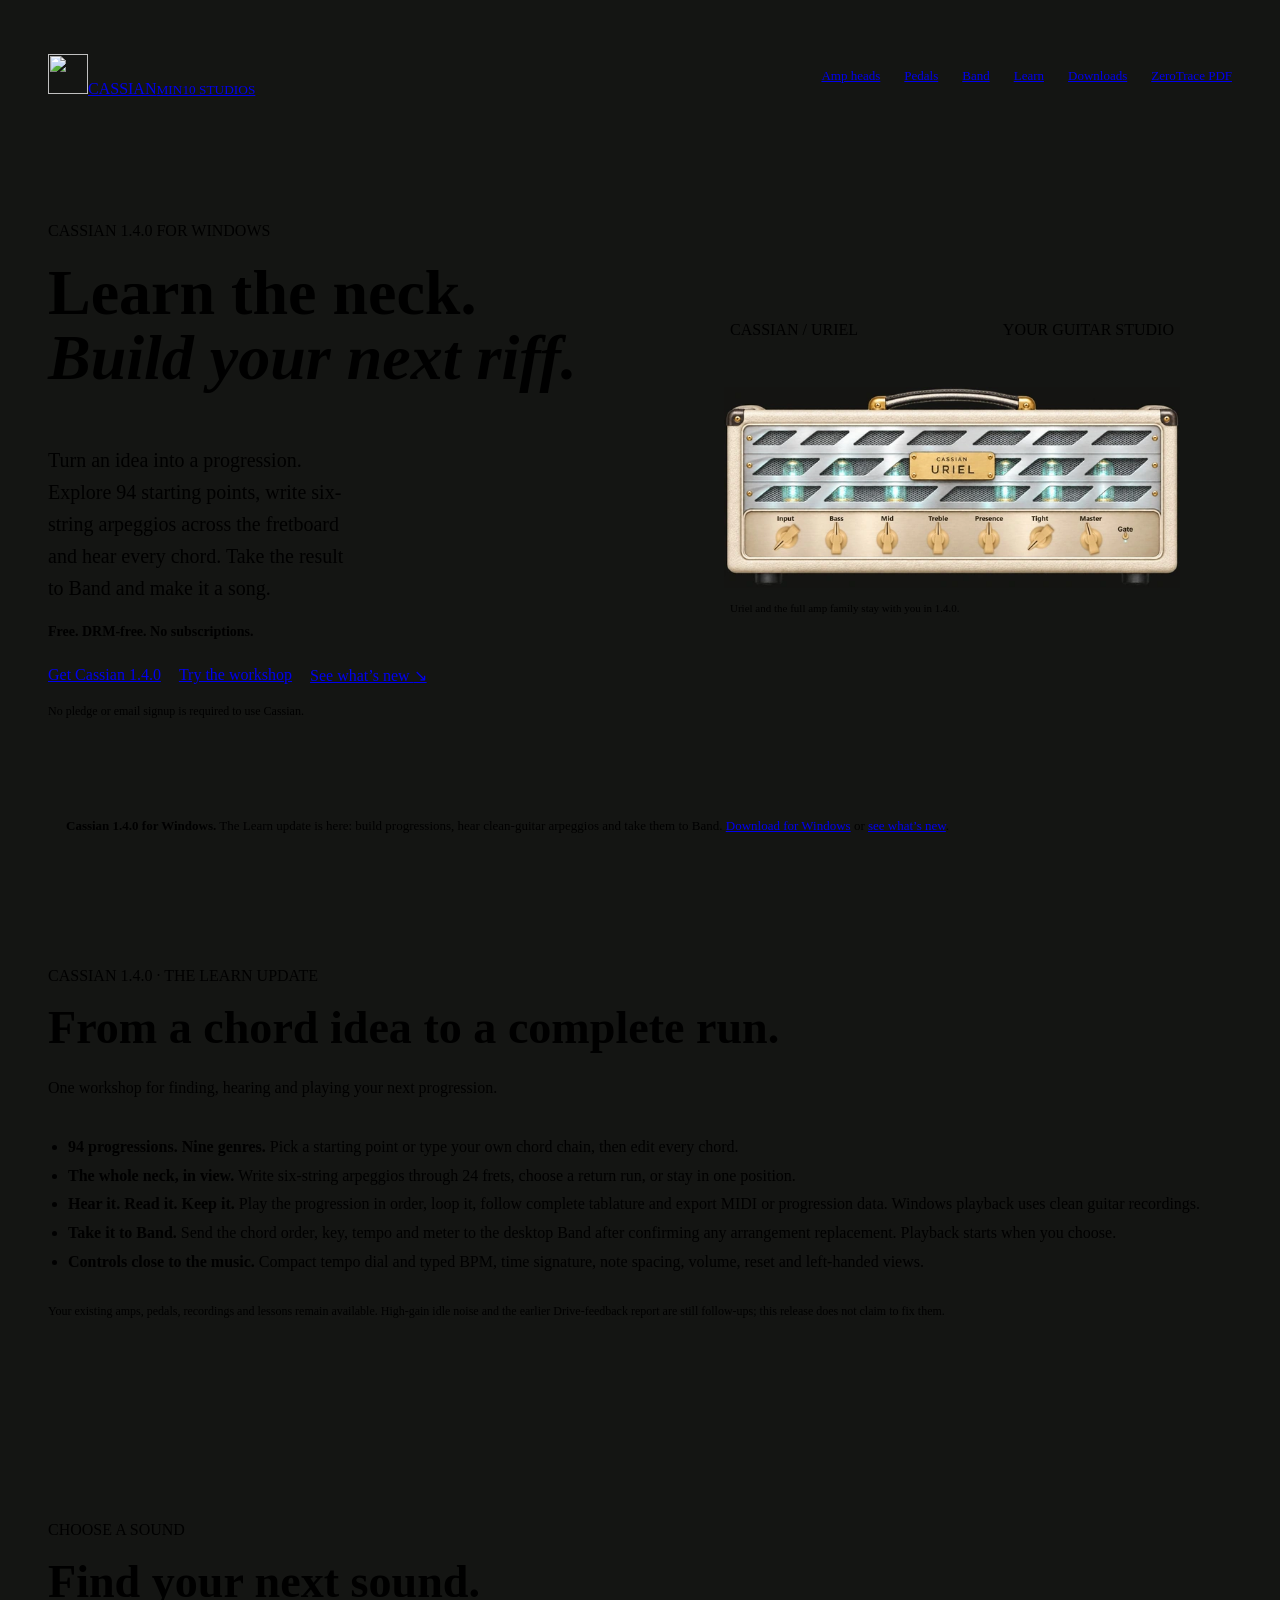
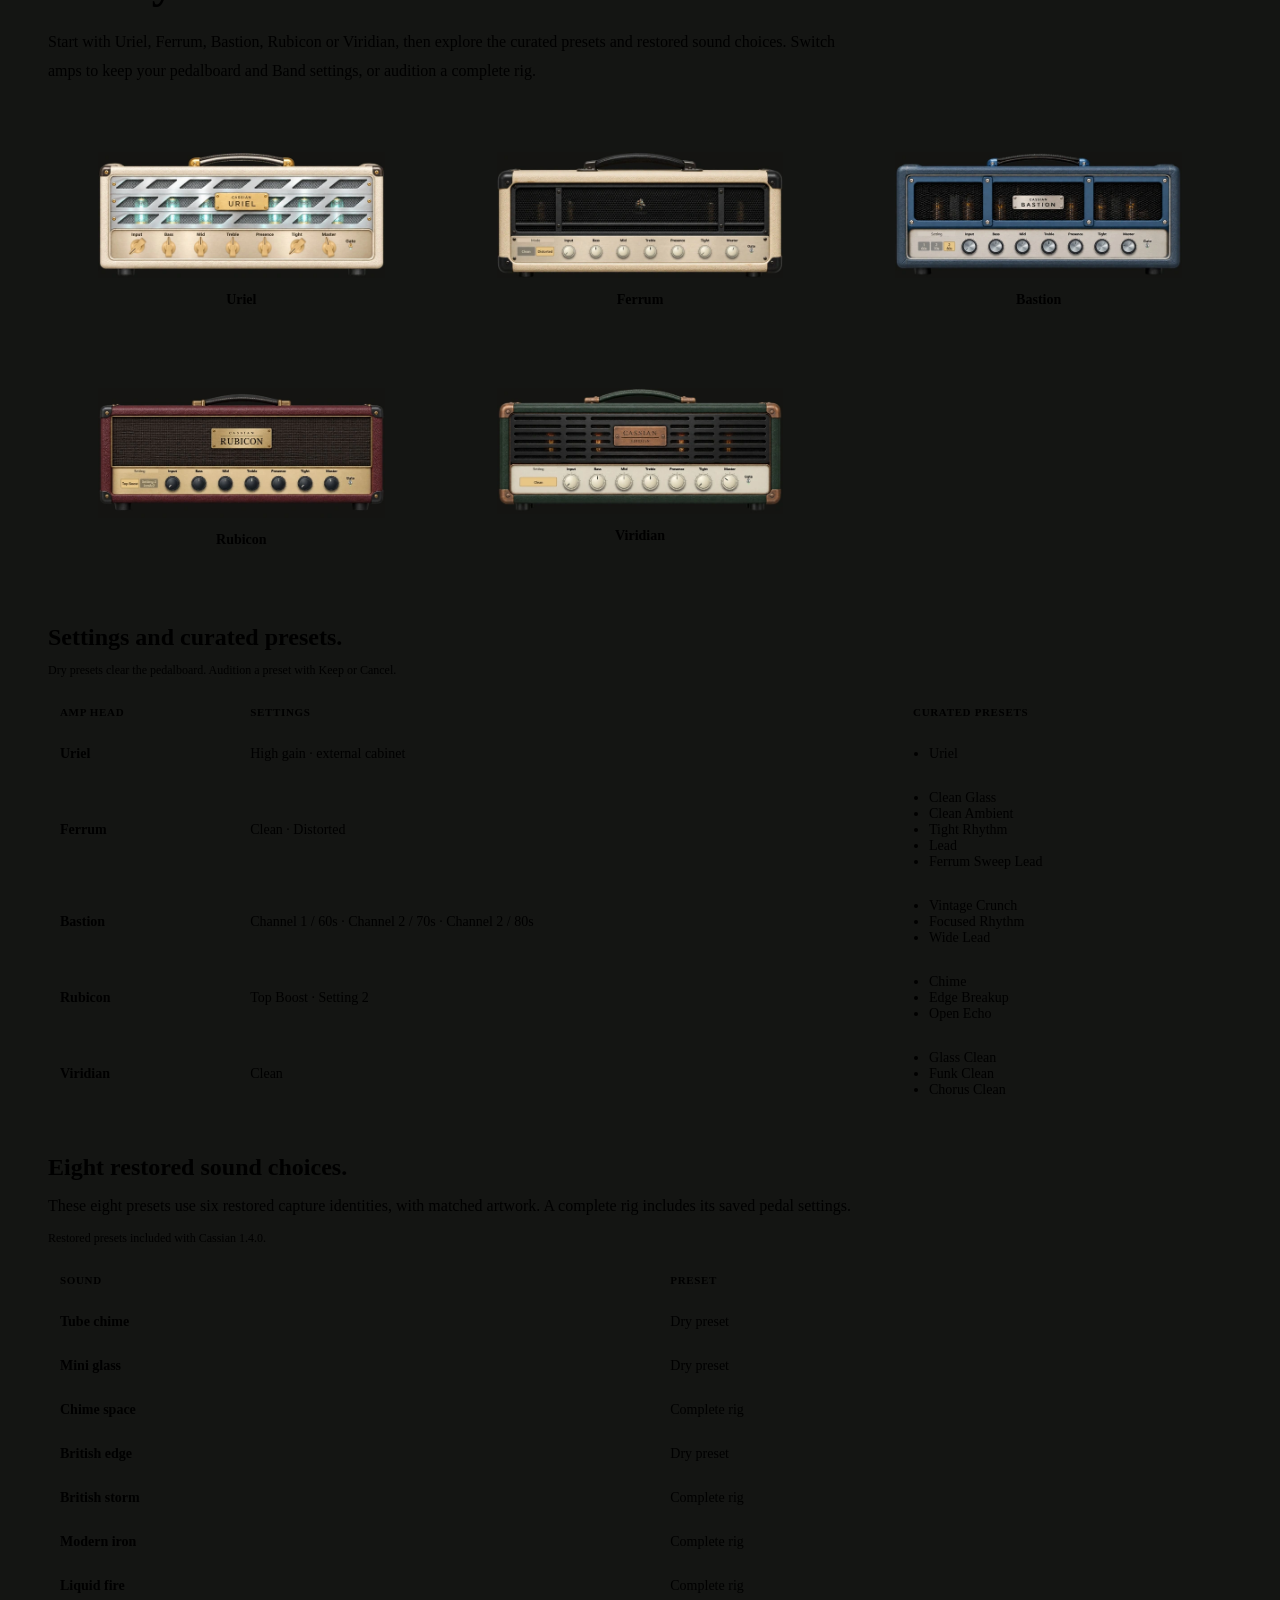
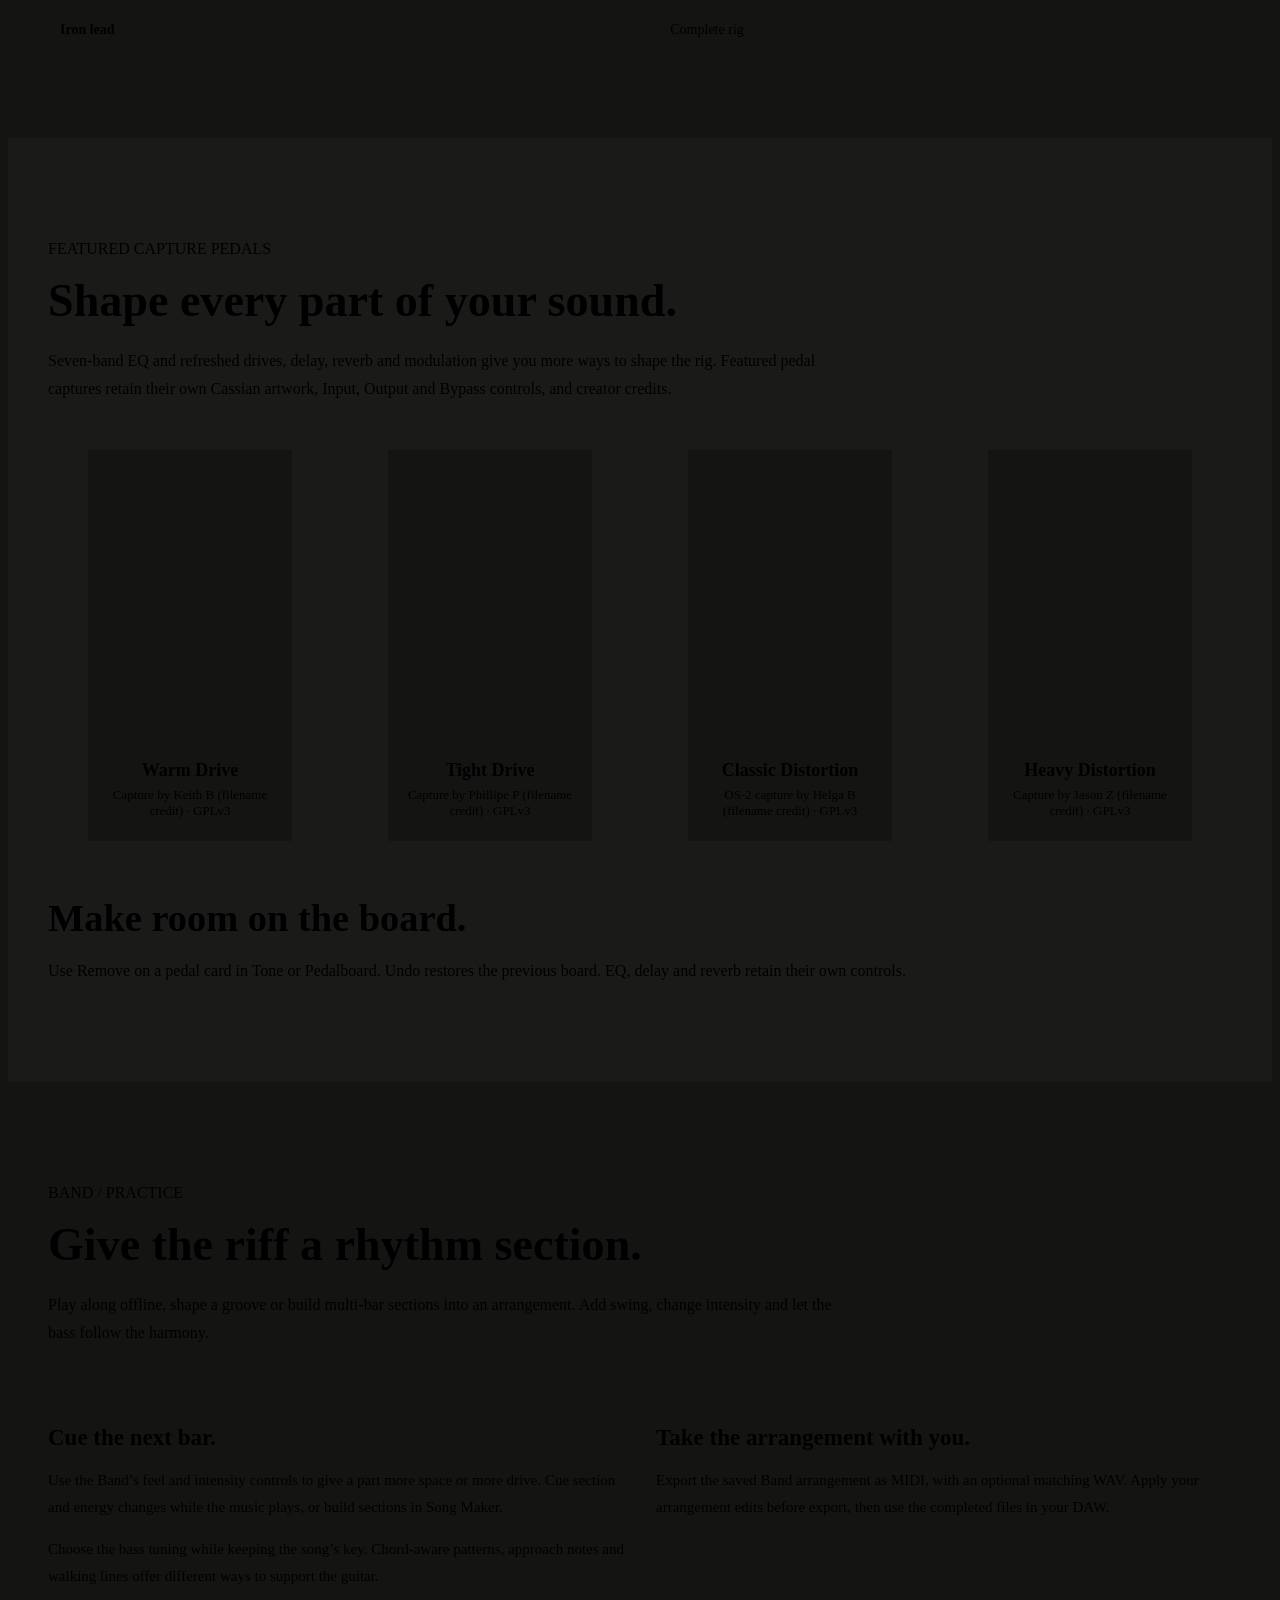
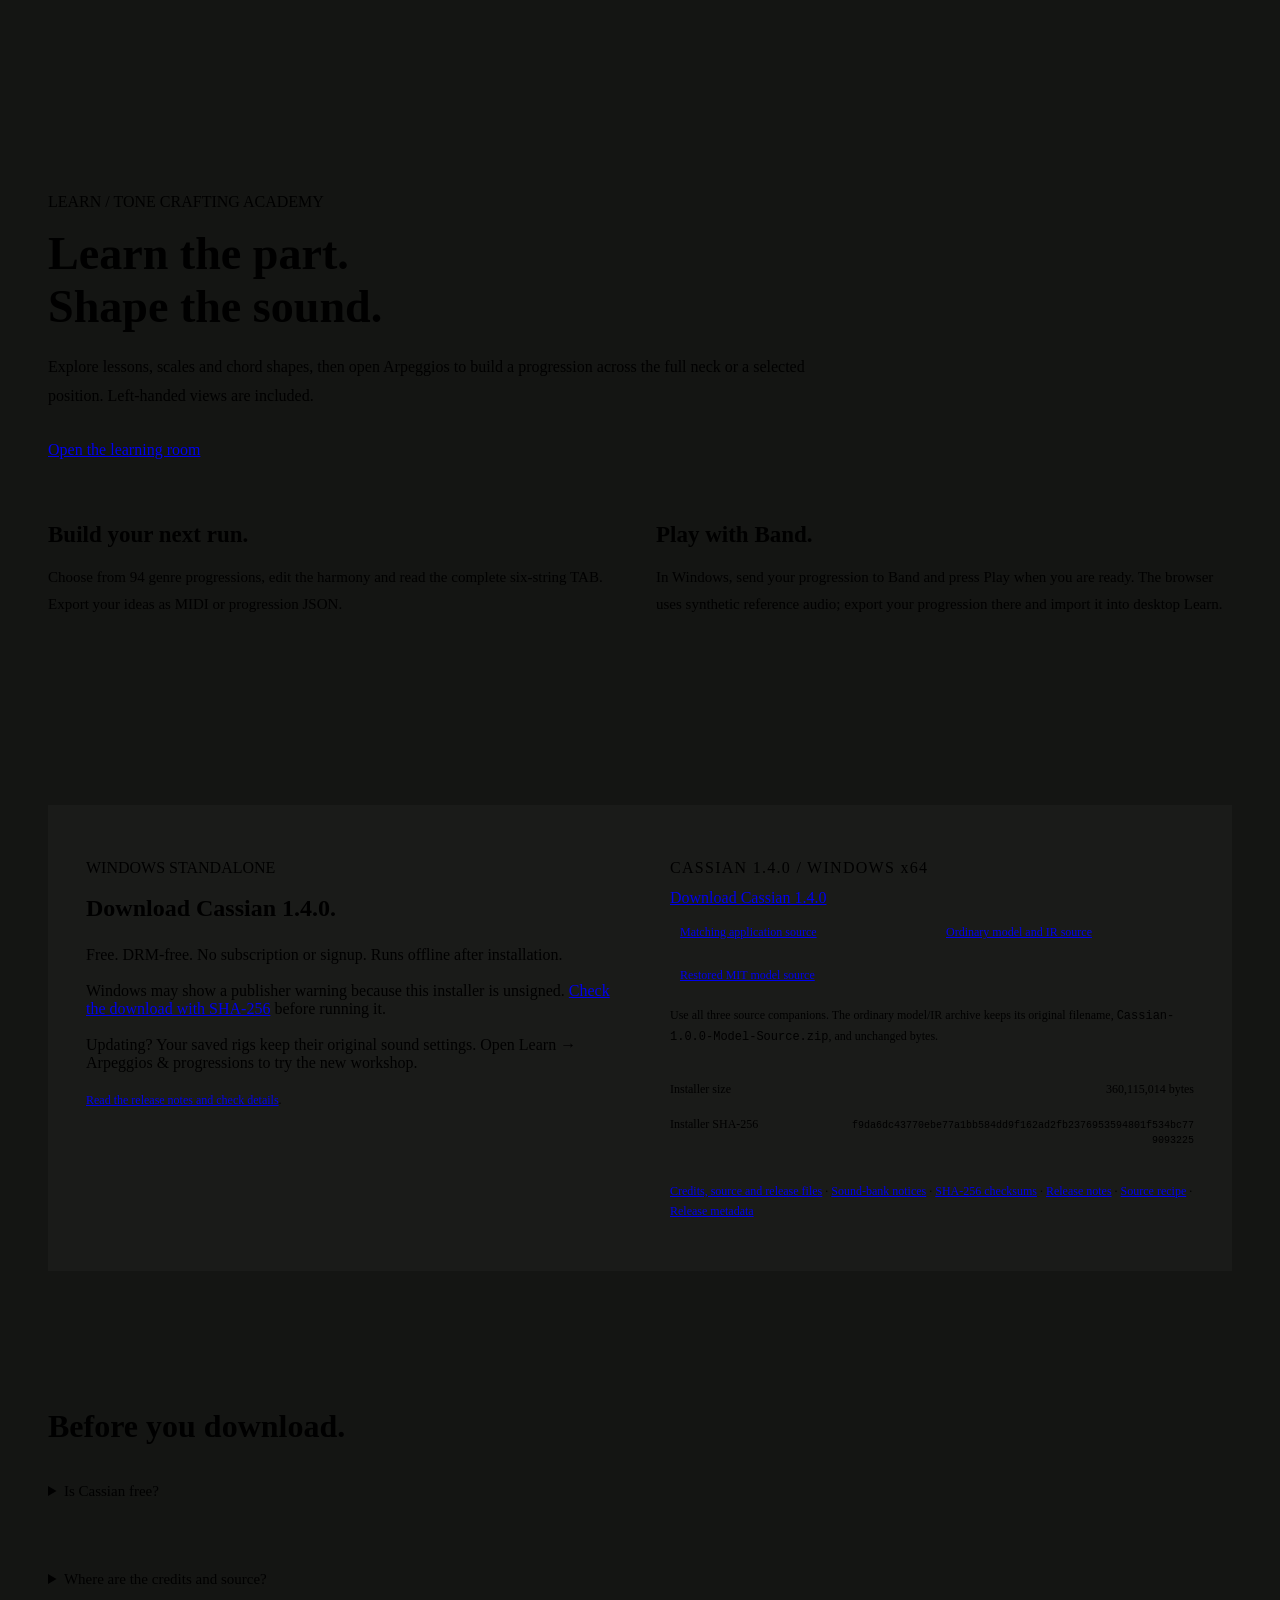
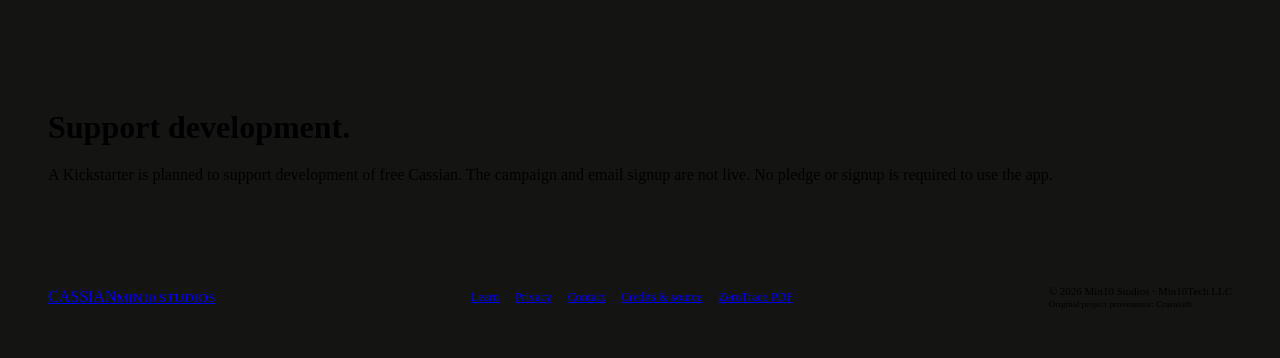
==== commit 6d29f60c: "Publish Cassian 1.4.0 Learn update and matching downloads" ====
--- a/index.html
+++ b/index.html
@@ -5,17 +5,17 @@
   <meta name="author" content="Crazaloth"><meta name="publisher" content="Min10Tech LLC">
   <meta name="robots" content="index,follow"><meta name="theme-color" content="#141513">
   <meta http-equiv="Content-Security-Policy" content="default-src 'none'; script-src 'self'; style-src 'self'; img-src 'self'; font-src 'self'; connect-src 'self'; object-src 'none'; base-uri 'none'; form-action 'none'">
-  <title>Cassian 1.3.1 — Free guitar studio</title>
-  <meta name="description" content="Meet Uriel in Cassian 1.3.1: a new high-gain amplifier paired with a Governor 4×12 cabinet and seven mic positions. Free, offline guitar studio for Windows.">
+  <title>Cassian 1.4.0 — Free guitar studio</title>
+  <meta name="description" content="The Learn update: 94 progressions, full-neck arpeggios, complete tabs and clean guitar playback. Free, offline guitar studio for Windows.">
   <link rel="canonical" href="https://min10studios.com/">
   <meta property="og:type" content="website"><meta property="og:site_name" content="Min10 Studios">
-  <meta property="og:title" content="Cassian 1.3.1 — Free guitar studio">
-  <meta property="og:description" content="Meet Uriel in Cassian 1.3.1: a new high-gain amplifier paired with a Governor 4×12 cabinet and seven mic positions. Free, offline guitar studio for Windows.">
-  <meta property="og:url" content="https://min10studios.com/"><meta property="og:image" content="https://min10studios.com/assets/uriel-product-131.png">
-  <meta property="og:image:alt" content="Uriel: ivory and silver Cassian amplifier with gold controls."><meta name="twitter:card" content="summary_large_image">
+  <meta property="og:title" content="Cassian 1.4.0 — Free guitar studio">
+  <meta property="og:description" content="The Learn update: 94 progressions, full-neck arpeggios, complete tabs and clean guitar playback. Free, offline guitar studio for Windows.">
+  <meta property="og:url" content="https://min10studios.com/"><meta property="og:image" content="https://min10studios.com/assets/cassian-learn-140-wide.png">
+  <meta property="og:image:alt" content="Cassian Learn: 94 progressions, full-neck arpeggios and left-handed modes."><meta name="twitter:card" content="summary_large_image">
   <link rel="icon" href="/assets/cassian-logo-192.png">
   <link rel="preload" as="image" href="/assets/amp-uriel-actual-1280.ffe3666cccd9.webp" imagesrcset="/assets/amp-uriel-actual-640.31e5baa6dec8.webp 640w, /assets/amp-uriel-actual-1280.ffe3666cccd9.webp 1280w" imagesizes="(max-width: 760px) calc(100vw - 40px), 620px" fetchpriority="high">
-  <link rel="stylesheet" href="/styles.css"><link rel="stylesheet" href="/launch.css"><link rel="stylesheet" href="/uriel-release.css">
+  <link rel="stylesheet" href="/styles.css"><link rel="stylesheet" href="/launch.css"><link rel="stylesheet" href="/uriel-release.css"><link rel="stylesheet" href="/learn-release140.css">
 </head>
 <body class="launch-page">
 <a class="skip-link" href="#main">Skip to content</a>
@@ -25,23 +25,22 @@
 </header>
 <main id="main">
   <section class="launch-hero launch-shell" aria-labelledby="launch-title">
-    <div><p class="eyebrow">CASSIAN 1.3.1 FOR WINDOWS</p><h1 id="launch-title">Meet<br><em>Uriel.</em></h1>
-      <p class="launch-lead">A new high-gain voice in your free guitar studio. Uriel pairs an imposing ivory head with a Governor 4×12 cabinet. Plug in, pick a sound and play offline.</p>
+    <div><p class="eyebrow">CASSIAN 1.4.0 FOR WINDOWS</p><h1 id="launch-title">Learn the neck.<br><em>Build your next riff.</em></h1>
+      <p class="launch-lead">Turn an idea into a progression. Explore 94 starting points, write six-string arpeggios across the fretboard and hear every chord. Take the result to Band and make it a song.</p>
       <p class="launch-promise">Free. DRM-free. No subscriptions.</p>
-      <div class="launch-actions"><a class="button primary" href="#download">See downloads</a><a class="text-link" href="#release-notes">See what’s new <span aria-hidden="true">↘</span></a></div>
+      <div class="launch-actions"><a class="button primary" href="#download">Get Cassian 1.4.0</a><a class="button outline" href="/learn/#arpeggios">Try the workshop</a><a class="text-link" href="#release-notes">See what’s new <span aria-hidden="true">↘</span></a></div>
       <p class="launch-small">No pledge or email signup is required to use Cassian.</p>
     </div>
-    <figure class="launch-hero-art"><div class="launch-art-label"><span>CASSIAN / URIEL</span><span>NEW IN 1.3.1</span></div><img class="amp-static-image amp-static-uriel" src="/assets/amp-uriel-actual-1280.ffe3666cccd9.webp" srcset="/assets/amp-uriel-actual-640.31e5baa6dec8.webp 640w, /assets/amp-uriel-actual-1280.ffe3666cccd9.webp 1280w" sizes="(max-width: 760px) calc(100vw - 40px), 620px" width="1280" height="563" alt="Cassian Uriel amplifier, with its actual in-app knobs, labels and switches" loading="eager" fetchpriority="high" decoding="async"><figcaption>Ivory. Silver. Gold. Uriel has arrived.</figcaption></figure>
+    <figure class="launch-hero-art"><div class="launch-art-label"><span>CASSIAN / URIEL</span><span>YOUR GUITAR STUDIO</span></div><img class="amp-static-image amp-static-uriel" src="/assets/amp-uriel-actual-1280.ffe3666cccd9.webp" srcset="/assets/amp-uriel-actual-640.31e5baa6dec8.webp 640w, /assets/amp-uriel-actual-1280.ffe3666cccd9.webp 1280w" sizes="(max-width: 760px) calc(100vw - 40px), 620px" width="1280" height="563" alt="Cassian Uriel amplifier, with its actual in-app knobs, labels and switches" loading="eager" fetchpriority="high" decoding="async"><figcaption>Uriel and the full amp family stay with you in 1.4.0.</figcaption></figure>
   </section>
   <aside class="launch-notice launch-shell" aria-label="Release status">
     <span class="launch-dot" aria-hidden="true"></span>
-    <p><strong>Cassian 1.3.1 for Windows.</strong> Uriel is here, with a Governor 4×12 cabinet and seven SM57 mic positions. <a href="#download">Download for Windows</a> or <a href="#release-notes">see what’s new</a>.</p>
+    <p><strong>Cassian 1.4.0 for Windows.</strong> The Learn update is here: build progressions, hear clean-guitar arpeggios and take them to Band. <a href="#download">Download for Windows</a> or <a href="#release-notes">see what’s new</a>.</p>
   </aside>
   <section class="launch-section launch-shell" id="workspace" aria-labelledby="workspace-title">
-    <div class="launch-section-heading" id="release-notes"><p class="eyebrow">CASSIAN 1.3.1 · OUT NOW</p><h2 id="workspace-title">A new voice. A commanding presence.</h2><p>Introducing Uriel, the newest member of the Cassian amp family.</p></div>
-    <div class="uriel-intro"><div><img class="amp-static-image amp-static-uriel" src="/assets/amp-uriel-actual-1280.ffe3666cccd9.webp" srcset="/assets/amp-uriel-actual-640.31e5baa6dec8.webp 640w, /assets/amp-uriel-actual-1280.ffe3666cccd9.webp 1280w" sizes="(max-width: 760px) calc(100vw - 40px), 620px" width="1280" height="563" alt="Cassian Uriel amplifier, with its actual in-app knobs, labels and switches" loading="lazy" fetchpriority="low" decoding="async"></div><div><h3>High gain. Your way.</h3><p>Start with the new Uriel rig, paired with the Governor 4×12 / SM57 cabinet. Explore all seven supplied microphone positions in Cabinets to find the character that suits your playing.</p><p>Ivory covering, a brushed silver grille, gold chicken-head controls and cyan-white tube glow give this head its own identity.</p></div></div>
-    <ul class="release-110-notes"><li><strong>A new illustrated amp head.</strong> Uriel joins Ferrum, Bastion, Rubicon and Viridian.</li><li><strong>Seven cabinet perspectives.</strong> Select a Governor 4×12 SM57 mic position in Cabinets.</li><li><strong>Reliable capture loading and closing.</strong> Uriel’s cabinet loads correctly, and Cassian can close normally if a capture cannot load.</li><li><strong>Your studio stays with you.</strong> Pedals, Band, recording, Learn and the earlier sound choices remain available offline.</li></ul>
-    <p class="launch-small">Ferrum remains the default for a fresh start. Your saved rigs keep their sound settings. Uriel is a high-gain rig; if idle noise is intrusive, bypass it between takes. Gain staging and gating refinements are planned next.</p>
+    <div class="launch-section-heading" id="release-notes"><p class="eyebrow">CASSIAN 1.4.0 · THE LEARN UPDATE</p><h2 id="workspace-title">From a chord idea to a complete run.</h2><p>One workshop for finding, hearing and playing your next progression.</p></div>
+    <ul class="release-110-notes"><li><strong>94 progressions. Nine genres.</strong> Pick a starting point or type your own chord chain, then edit every chord.</li><li><strong>The whole neck, in view.</strong> Write six-string arpeggios through 24 frets, choose a return run, or stay in one position.</li><li><strong>Hear it. Read it. Keep it.</strong> Play the progression in order, loop it, follow complete tablature and export MIDI or progression data. Windows playback uses clean guitar recordings.</li><li><strong>Take it to Band.</strong> Send the chord order, key, tempo and meter to the desktop Band after confirming any arrangement replacement. Playback starts when you choose.</li><li><strong>Controls close to the music.</strong> Compact tempo dial and typed BPM, time signature, note spacing, volume, reset and left-handed views.</li></ul>
+    <p class="launch-small">Your existing amps, pedals, recordings and lessons remain available. High-gain idle noise and the earlier Drive-feedback report are still follow-ups; this release does not claim to fix them.</p>
   </section>
   <section class="launch-section launch-shell" id="amps" aria-labelledby="amps-title">
     <div class="launch-section-heading">
@@ -86,7 +85,7 @@
       <h3>Eight restored sound choices.</h3>
       <p>These eight presets use six restored capture identities, with matched artwork. A complete rig includes its saved pedal settings.</p>
       <table>
-        <caption>Restored presets included with Cassian 1.3.1.</caption>
+        <caption>Restored presets included with Cassian 1.4.0.</caption>
         <thead><tr><th scope="col">Sound</th><th scope="col">Preset</th></tr></thead>
         <tbody>
           <tr><th scope="row">Tube chime</th><td>Dry preset</td></tr>
@@ -149,40 +148,40 @@
     </div>
   </section>
   <section class="launch-section launch-shell launch-learn" id="learn" aria-labelledby="learn-title">
-    <div class="launch-section-heading"><p class="eyebrow">LEARN / TONE CRAFTING ACADEMY</p><h2 id="learn-title">Learn the part.<br>Shape the sound.</h2><p>Explore scales and chord shapes on the interactive fretboard, choose a lesson key, and work through genre pathways. The circle of fifths and transposed progressions keep the theory close to the guitar.</p></div>
-    <p class="launch-learn-link"><a class="text-link" href="/learn/">Open the learning room <span aria-hidden="true">↗</span></a></p><div class="workflow-grid"><article><h3>Try the tone.</h3><p>Use the existing tone recipes to explore how amp, cabinet and pedal choices work together.</p></article><article><h3>Play with Band.</h3><p>Send the lesson’s available groove and key to Band, then press Play when you’re ready. Cassian asks before replacing a custom arrangement.</p></article></div>
+    <div class="launch-section-heading"><p class="eyebrow">LEARN / TONE CRAFTING ACADEMY</p><h2 id="learn-title">Learn the part.<br>Shape the sound.</h2><p>Explore lessons, scales and chord shapes, then open Arpeggios to build a progression across the full neck or a selected position. Left-handed views are included.</p></div>
+    <p class="launch-learn-link"><a class="text-link" href="/learn/">Open the learning room</a></p><div class="workflow-grid"><article><h3>Build your next run.</h3><p>Choose from 94 genre progressions, edit the harmony and read the complete six-string TAB. Export your ideas as MIDI or progression JSON.</p></article><article><h3>Play with Band.</h3><p>In Windows, send your progression to Band and press Play when you are ready. The browser uses synthetic reference audio; export your progression there and import it into desktop Learn.</p></article></div>
   </section>
   <section class="launch-section launch-shell" id="download" aria-labelledby="release-download-title">
     <div class="download-panel release-110-download" id="release-110-download">
       <div>
         <p class="eyebrow">WINDOWS STANDALONE</p>
-        <h2 id="release-download-title">Download Cassian 1.3.1.</h2>
+        <h2 id="release-download-title">Download Cassian 1.4.0.</h2>
         <p>Free. DRM-free. No subscription or signup. Runs offline after installation.</p>
         <p>Windows may show a publisher warning because this installer is unsigned.
           <a href="/security.html">Check the download with SHA-256</a> before running it.</p>
-        <p>Updating? Your saved rigs keep their original sound settings. Choose a new factory sound to try the updated voicing.</p>
-        <p class="launch-small"><a href="https://github.com/Min10Studios/cassian-website/releases/tag/v1.3.1">Read the release notes and check details</a>.</p>
+        <p>Updating? Your saved rigs keep their original sound settings. Open Learn → Arpeggios &amp; progressions to try the new workshop.</p>
+        <p class="launch-small"><a href="https://github.com/Min10Studios/cassian-website/releases/tag/v1.4.0">Read the release notes and check details</a>.</p>
       </div>
       <div class="download-state" id="release-source">
-        <p class="download-held">CASSIAN 1.3.1 / WINDOWS x64</p>
-        <a class="button primary" id="release-131-installer" href="https://github.com/Min10Studios/cassian-website/releases/download/v1.3.1/Cassian-1.3.1-Setup.exe">Download Cassian 1.3.1</a>
+        <p class="download-held">CASSIAN 1.4.0 / WINDOWS x64</p>
+        <a class="button primary" id="release-140-installer" href="https://github.com/Min10Studios/cassian-website/releases/download/v1.4.0/Cassian-1.4.0-Setup.exe">Download Cassian 1.4.0</a>
         <div class="source-actions">
-          <a class="button outline" href="https://github.com/Min10Studios/cassian-website/releases/download/v1.3.1/Cassian-1.3.1-Source.zip">Matching application source</a>
-          <a class="button outline" href="https://github.com/Min10Studios/cassian-website/releases/download/v1.3.1/Cassian-1.0.0-Model-Source.zip">Ordinary model and IR source</a>
-          <a class="button outline" href="https://github.com/Min10Studios/cassian-website/releases/download/v1.3.1/Cassian-1.2.2-MIT-Model-Source.zip">Restored MIT model source</a>
+          <a class="button outline" href="https://github.com/Min10Studios/cassian-website/releases/download/v1.4.0/Cassian-1.4.0-Source.zip">Matching application source</a>
+          <a class="button outline" href="https://github.com/Min10Studios/cassian-website/releases/download/v1.4.0/Cassian-1.0.0-Model-Source.zip">Ordinary model and IR source</a>
+          <a class="button outline" href="https://github.com/Min10Studios/cassian-website/releases/download/v1.4.0/Cassian-1.2.2-MIT-Model-Source.zip">Restored MIT model source</a>
         </div>
         <p class="launch-small">Use all three source companions. The ordinary model/IR archive
           keeps its original filename, <code>Cassian-1.0.0-Model-Source.zip</code>, and unchanged bytes.</p>
         <dl class="release-facts">
-          <div><dt>Installer size</dt><dd>359,004,392 bytes</dd></div>
-          <div><dt>Installer SHA-256</dt><dd><code>2b6cdff913fb24865dd491e3a64db57bffd2d69389c981effe51526808b74ab5</code></dd></div>
+          <div><dt>Installer size</dt><dd>360,115,014 bytes</dd></div>
+          <div><dt>Installer SHA-256</dt><dd><code>f9da6dc43770ebe77a1bb584dd9f162ad2fb2376953594801f534bc779093225</code></dd></div>
         </dl>
         <p class="launch-small"><a href="/model-credits.html">Credits, source and release files</a> ·
-          <a href="https://github.com/Min10Studios/cassian-website/releases/download/v1.3.1/NOTICES.txt">Sound-bank notices</a> ·
-          <a href="https://github.com/Min10Studios/cassian-website/releases/download/v1.3.1/SHA256SUMS.txt">SHA-256 checksums</a> ·
-          <a href="https://github.com/Min10Studios/cassian-website/releases/download/v1.3.1/RELEASE-NOTES.txt">Release notes</a> ·
-          <a href="https://github.com/Min10Studios/cassian-website/releases/download/v1.3.1/SOURCE-RECIPE.json">Source recipe</a> ·
-          <a href="https://github.com/Min10Studios/cassian-website/releases/download/v1.3.1/Release.json">Release metadata</a></p>
+          <a href="https://github.com/Min10Studios/cassian-website/releases/download/v1.4.0/NOTICES.txt">Sound-bank notices</a> ·
+          <a href="https://github.com/Min10Studios/cassian-website/releases/download/v1.4.0/SHA256SUMS.txt">SHA-256 checksums</a> ·
+          <a href="https://github.com/Min10Studios/cassian-website/releases/download/v1.4.0/RELEASE-NOTES.txt">Release notes</a> ·
+          <a href="https://github.com/Min10Studios/cassian-website/releases/download/v1.4.0/SOURCE-RECIPE.json">Source recipe</a> ·
+          <a href="https://github.com/Min10Studios/cassian-website/releases/download/v1.4.0/Release.json">Release metadata</a></p>
       </div>
     </div>
   </section>
--- a/learn-release140.css
+++ b/learn-release140.css
@@ -0,0 +1,3 @@
+/* Cassian 1.4.0 Learn release. Original provenance: Crazaloth. */
+.launch-hero h1 { font-size:clamp(2.75rem,5vw,5.4rem); }
+.launch-hero .launch-actions { flex-wrap:wrap; }
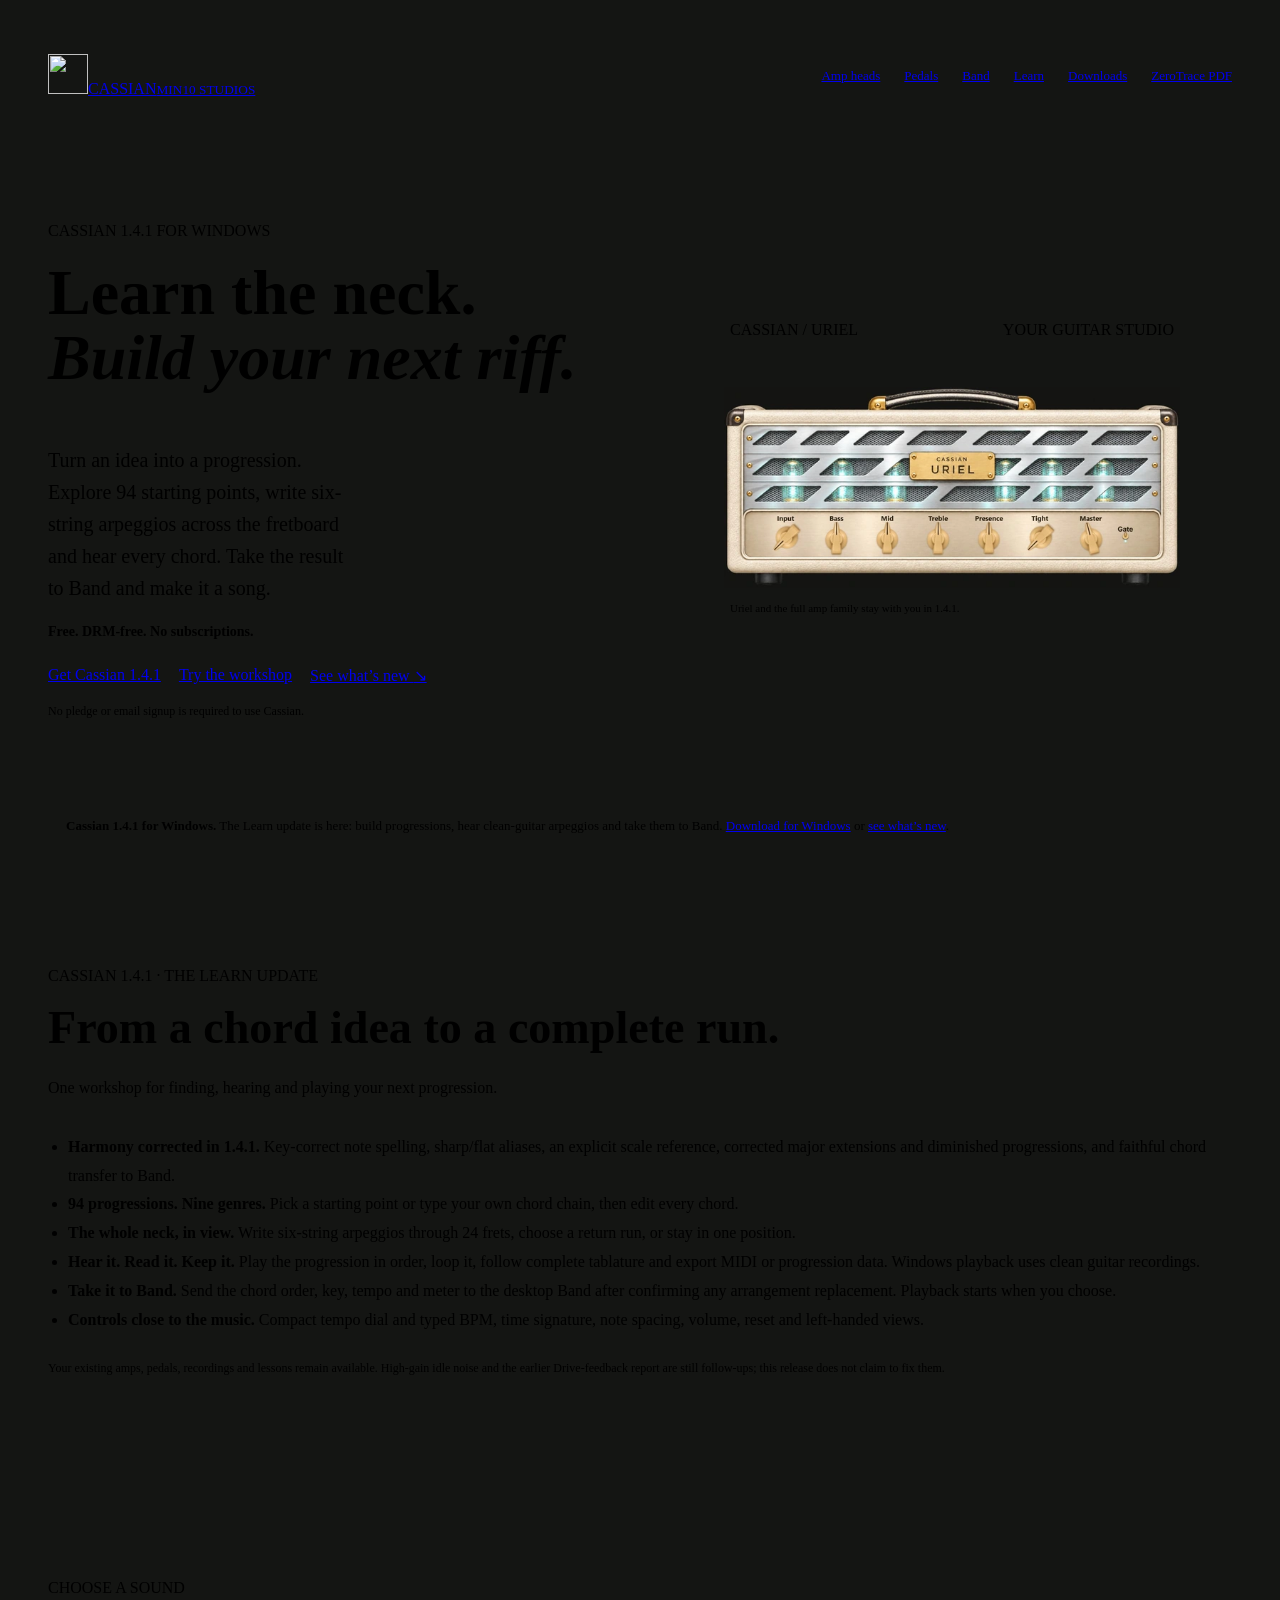
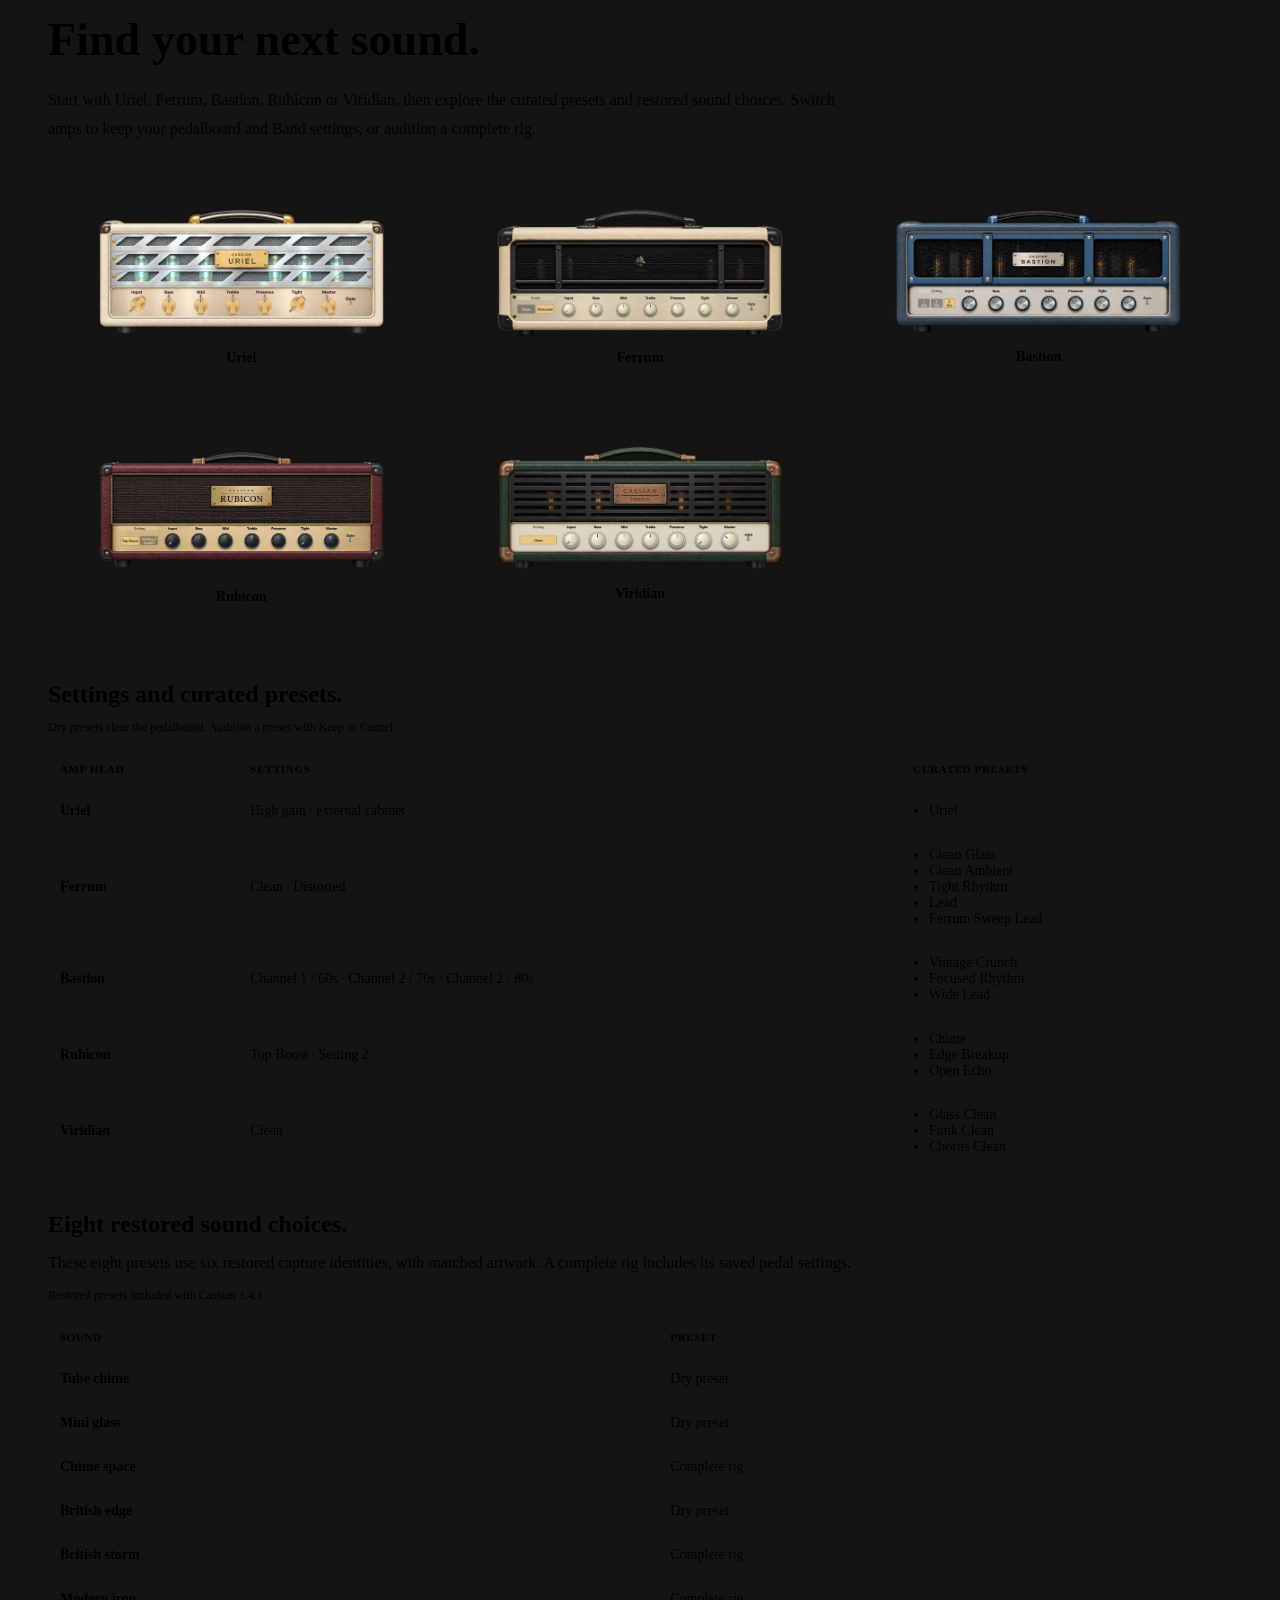
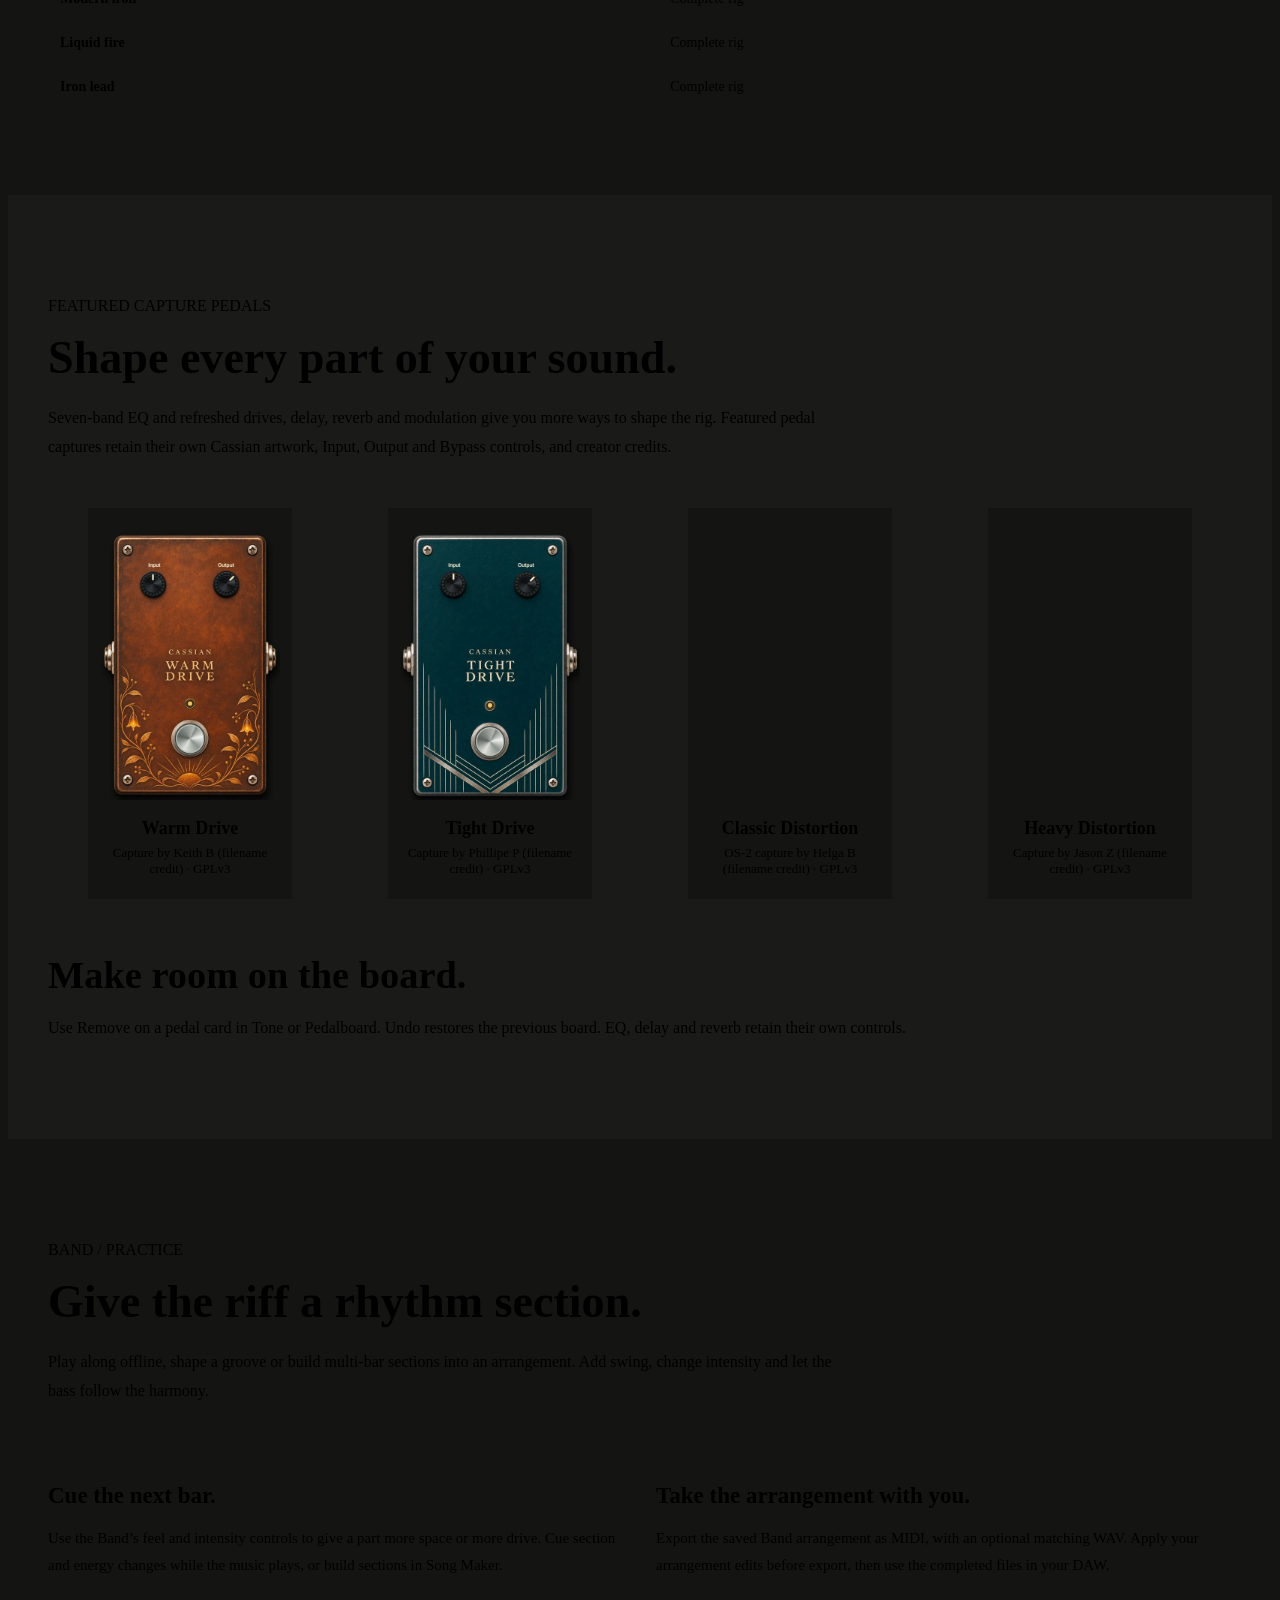
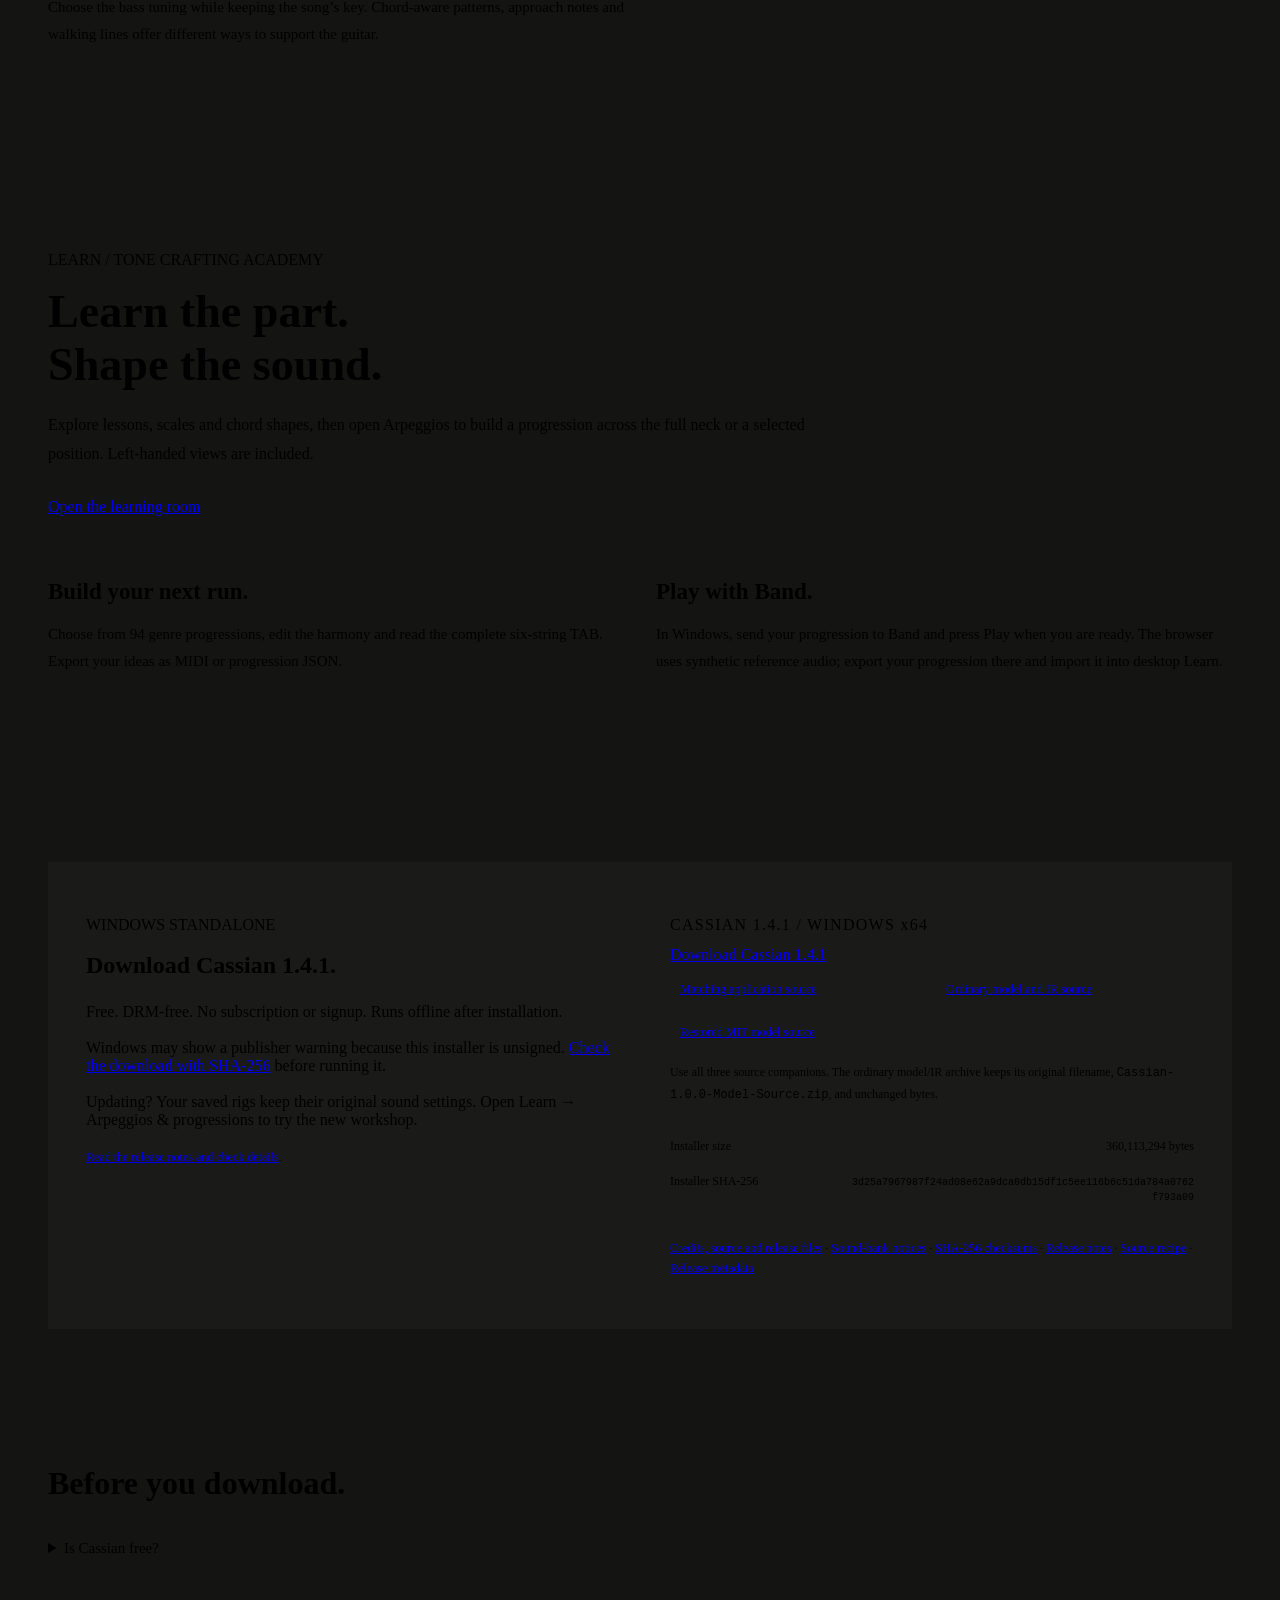
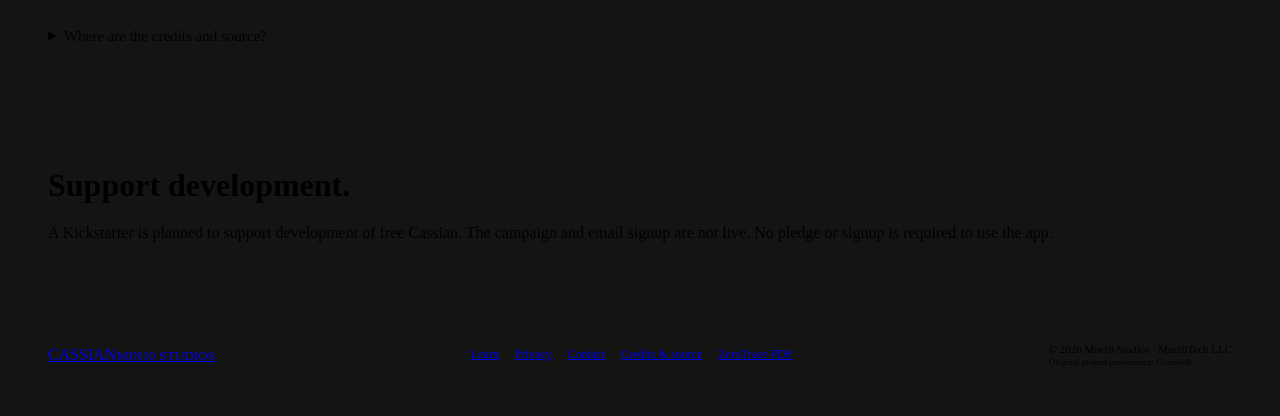
==== commit bbcded32: "Publish Cassian 1.4.1 downloads and Learn harmony corrections" ====
--- a/index.html
+++ b/index.html
@@ -5,11 +5,11 @@
   <meta name="author" content="Crazaloth"><meta name="publisher" content="Min10Tech LLC">
   <meta name="robots" content="index,follow"><meta name="theme-color" content="#141513">
   <meta http-equiv="Content-Security-Policy" content="default-src 'none'; script-src 'self'; style-src 'self'; img-src 'self'; font-src 'self'; connect-src 'self'; object-src 'none'; base-uri 'none'; form-action 'none'">
-  <title>Cassian 1.4.0 — Free guitar studio</title>
+  <title>Cassian 1.4.1 — Free guitar studio</title>
   <meta name="description" content="The Learn update: 94 progressions, full-neck arpeggios, complete tabs and clean guitar playback. Free, offline guitar studio for Windows.">
   <link rel="canonical" href="https://min10studios.com/">
   <meta property="og:type" content="website"><meta property="og:site_name" content="Min10 Studios">
-  <meta property="og:title" content="Cassian 1.4.0 — Free guitar studio">
+  <meta property="og:title" content="Cassian 1.4.1 — Free guitar studio">
   <meta property="og:description" content="The Learn update: 94 progressions, full-neck arpeggios, complete tabs and clean guitar playback. Free, offline guitar studio for Windows.">
   <meta property="og:url" content="https://min10studios.com/"><meta property="og:image" content="https://min10studios.com/assets/cassian-learn-140-wide.png">
   <meta property="og:image:alt" content="Cassian Learn: 94 progressions, full-neck arpeggios and left-handed modes."><meta name="twitter:card" content="summary_large_image">
@@ -25,21 +25,21 @@
 </header>
 <main id="main">
   <section class="launch-hero launch-shell" aria-labelledby="launch-title">
-    <div><p class="eyebrow">CASSIAN 1.4.0 FOR WINDOWS</p><h1 id="launch-title">Learn the neck.<br><em>Build your next riff.</em></h1>
+    <div><p class="eyebrow">CASSIAN 1.4.1 FOR WINDOWS</p><h1 id="launch-title">Learn the neck.<br><em>Build your next riff.</em></h1>
       <p class="launch-lead">Turn an idea into a progression. Explore 94 starting points, write six-string arpeggios across the fretboard and hear every chord. Take the result to Band and make it a song.</p>
       <p class="launch-promise">Free. DRM-free. No subscriptions.</p>
-      <div class="launch-actions"><a class="button primary" href="#download">Get Cassian 1.4.0</a><a class="button outline" href="/learn/#arpeggios">Try the workshop</a><a class="text-link" href="#release-notes">See what’s new <span aria-hidden="true">↘</span></a></div>
+      <div class="launch-actions"><a class="button primary" href="#download">Get Cassian 1.4.1</a><a class="button outline" href="/learn/#arpeggios">Try the workshop</a><a class="text-link" href="#release-notes">See what’s new <span aria-hidden="true">↘</span></a></div>
       <p class="launch-small">No pledge or email signup is required to use Cassian.</p>
     </div>
-    <figure class="launch-hero-art"><div class="launch-art-label"><span>CASSIAN / URIEL</span><span>YOUR GUITAR STUDIO</span></div><img class="amp-static-image amp-static-uriel" src="/assets/amp-uriel-actual-1280.ffe3666cccd9.webp" srcset="/assets/amp-uriel-actual-640.31e5baa6dec8.webp 640w, /assets/amp-uriel-actual-1280.ffe3666cccd9.webp 1280w" sizes="(max-width: 760px) calc(100vw - 40px), 620px" width="1280" height="563" alt="Cassian Uriel amplifier, with its actual in-app knobs, labels and switches" loading="eager" fetchpriority="high" decoding="async"><figcaption>Uriel and the full amp family stay with you in 1.4.0.</figcaption></figure>
+    <figure class="launch-hero-art"><div class="launch-art-label"><span>CASSIAN / URIEL</span><span>YOUR GUITAR STUDIO</span></div><img class="amp-static-image amp-static-uriel" src="/assets/amp-uriel-actual-1280.ffe3666cccd9.webp" srcset="/assets/amp-uriel-actual-640.31e5baa6dec8.webp 640w, /assets/amp-uriel-actual-1280.ffe3666cccd9.webp 1280w" sizes="(max-width: 760px) calc(100vw - 40px), 620px" width="1280" height="563" alt="Cassian Uriel amplifier, with its actual in-app knobs, labels and switches" loading="eager" fetchpriority="high" decoding="async"><figcaption>Uriel and the full amp family stay with you in 1.4.1.</figcaption></figure>
   </section>
   <aside class="launch-notice launch-shell" aria-label="Release status">
     <span class="launch-dot" aria-hidden="true"></span>
-    <p><strong>Cassian 1.4.0 for Windows.</strong> The Learn update is here: build progressions, hear clean-guitar arpeggios and take them to Band. <a href="#download">Download for Windows</a> or <a href="#release-notes">see what’s new</a>.</p>
+    <p><strong>Cassian 1.4.1 for Windows.</strong> The Learn update is here: build progressions, hear clean-guitar arpeggios and take them to Band. <a href="#download">Download for Windows</a> or <a href="#release-notes">see what’s new</a>.</p>
   </aside>
   <section class="launch-section launch-shell" id="workspace" aria-labelledby="workspace-title">
-    <div class="launch-section-heading" id="release-notes"><p class="eyebrow">CASSIAN 1.4.0 · THE LEARN UPDATE</p><h2 id="workspace-title">From a chord idea to a complete run.</h2><p>One workshop for finding, hearing and playing your next progression.</p></div>
-    <ul class="release-110-notes"><li><strong>94 progressions. Nine genres.</strong> Pick a starting point or type your own chord chain, then edit every chord.</li><li><strong>The whole neck, in view.</strong> Write six-string arpeggios through 24 frets, choose a return run, or stay in one position.</li><li><strong>Hear it. Read it. Keep it.</strong> Play the progression in order, loop it, follow complete tablature and export MIDI or progression data. Windows playback uses clean guitar recordings.</li><li><strong>Take it to Band.</strong> Send the chord order, key, tempo and meter to the desktop Band after confirming any arrangement replacement. Playback starts when you choose.</li><li><strong>Controls close to the music.</strong> Compact tempo dial and typed BPM, time signature, note spacing, volume, reset and left-handed views.</li></ul>
+    <div class="launch-section-heading" id="release-notes"><p class="eyebrow">CASSIAN 1.4.1 · THE LEARN UPDATE</p><h2 id="workspace-title">From a chord idea to a complete run.</h2><p>One workshop for finding, hearing and playing your next progression.</p></div>
+    <ul class="release-110-notes"><li><strong>Harmony corrected in 1.4.1.</strong> Key-correct note spelling, sharp/flat aliases, an explicit scale reference, corrected major extensions and diminished progressions, and faithful chord transfer to Band.</li><li><strong>94 progressions. Nine genres.</strong> Pick a starting point or type your own chord chain, then edit every chord.</li><li><strong>The whole neck, in view.</strong> Write six-string arpeggios through 24 frets, choose a return run, or stay in one position.</li><li><strong>Hear it. Read it. Keep it.</strong> Play the progression in order, loop it, follow complete tablature and export MIDI or progression data. Windows playback uses clean guitar recordings.</li><li><strong>Take it to Band.</strong> Send the chord order, key, tempo and meter to the desktop Band after confirming any arrangement replacement. Playback starts when you choose.</li><li><strong>Controls close to the music.</strong> Compact tempo dial and typed BPM, time signature, note spacing, volume, reset and left-handed views.</li></ul>
     <p class="launch-small">Your existing amps, pedals, recordings and lessons remain available. High-gain idle noise and the earlier Drive-feedback report are still follow-ups; this release does not claim to fix them.</p>
   </section>
   <section class="launch-section launch-shell" id="amps" aria-labelledby="amps-title">
@@ -85,7 +85,7 @@
       <h3>Eight restored sound choices.</h3>
       <p>These eight presets use six restored capture identities, with matched artwork. A complete rig includes its saved pedal settings.</p>
       <table>
-        <caption>Restored presets included with Cassian 1.4.0.</caption>
+        <caption>Restored presets included with Cassian 1.4.1.</caption>
         <thead><tr><th scope="col">Sound</th><th scope="col">Preset</th></tr></thead>
         <tbody>
           <tr><th scope="row">Tube chime</th><td>Dry preset</td></tr>
@@ -155,33 +155,33 @@
     <div class="download-panel release-110-download" id="release-110-download">
       <div>
         <p class="eyebrow">WINDOWS STANDALONE</p>
-        <h2 id="release-download-title">Download Cassian 1.4.0.</h2>
+        <h2 id="release-download-title">Download Cassian 1.4.1.</h2>
         <p>Free. DRM-free. No subscription or signup. Runs offline after installation.</p>
         <p>Windows may show a publisher warning because this installer is unsigned.
           <a href="/security.html">Check the download with SHA-256</a> before running it.</p>
         <p>Updating? Your saved rigs keep their original sound settings. Open Learn → Arpeggios &amp; progressions to try the new workshop.</p>
-        <p class="launch-small"><a href="https://github.com/Min10Studios/cassian-website/releases/tag/v1.4.0">Read the release notes and check details</a>.</p>
+        <p class="launch-small"><a href="https://github.com/Min10Studios/cassian-website/releases/tag/v1.4.1">Read the release notes and check details</a>.</p>
       </div>
       <div class="download-state" id="release-source">
-        <p class="download-held">CASSIAN 1.4.0 / WINDOWS x64</p>
-        <a class="button primary" id="release-140-installer" href="https://github.com/Min10Studios/cassian-website/releases/download/v1.4.0/Cassian-1.4.0-Setup.exe">Download Cassian 1.4.0</a>
+        <p class="download-held">CASSIAN 1.4.1 / WINDOWS x64</p>
+        <a class="button primary" id="release-141-installer" href="https://github.com/Min10Studios/cassian-website/releases/download/v1.4.1/Cassian-1.4.1-Setup.exe">Download Cassian 1.4.1</a>
         <div class="source-actions">
-          <a class="button outline" href="https://github.com/Min10Studios/cassian-website/releases/download/v1.4.0/Cassian-1.4.0-Source.zip">Matching application source</a>
-          <a class="button outline" href="https://github.com/Min10Studios/cassian-website/releases/download/v1.4.0/Cassian-1.0.0-Model-Source.zip">Ordinary model and IR source</a>
-          <a class="button outline" href="https://github.com/Min10Studios/cassian-website/releases/download/v1.4.0/Cassian-1.2.2-MIT-Model-Source.zip">Restored MIT model source</a>
+          <a class="button outline" href="https://github.com/Min10Studios/cassian-website/releases/download/v1.4.1/Cassian-1.4.1-Source.zip">Matching application source</a>
+          <a class="button outline" href="https://github.com/Min10Studios/cassian-website/releases/download/v1.4.1/Cassian-1.0.0-Model-Source.zip">Ordinary model and IR source</a>
+          <a class="button outline" href="https://github.com/Min10Studios/cassian-website/releases/download/v1.4.1/Cassian-1.2.2-MIT-Model-Source.zip">Restored MIT model source</a>
         </div>
         <p class="launch-small">Use all three source companions. The ordinary model/IR archive
           keeps its original filename, <code>Cassian-1.0.0-Model-Source.zip</code>, and unchanged bytes.</p>
         <dl class="release-facts">
-          <div><dt>Installer size</dt><dd>360,115,014 bytes</dd></div>
-          <div><dt>Installer SHA-256</dt><dd><code>f9da6dc43770ebe77a1bb584dd9f162ad2fb2376953594801f534bc779093225</code></dd></div>
+          <div><dt>Installer size</dt><dd>360,113,294 bytes</dd></div>
+          <div><dt>Installer SHA-256</dt><dd><code>3d25a7967987f24ad08e62a9dca0db15df1c5ee116b6c51da784a0762f793a09</code></dd></div>
         </dl>
         <p class="launch-small"><a href="/model-credits.html">Credits, source and release files</a> ·
-          <a href="https://github.com/Min10Studios/cassian-website/releases/download/v1.4.0/NOTICES.txt">Sound-bank notices</a> ·
-          <a href="https://github.com/Min10Studios/cassian-website/releases/download/v1.4.0/SHA256SUMS.txt">SHA-256 checksums</a> ·
-          <a href="https://github.com/Min10Studios/cassian-website/releases/download/v1.4.0/RELEASE-NOTES.txt">Release notes</a> ·
-          <a href="https://github.com/Min10Studios/cassian-website/releases/download/v1.4.0/SOURCE-RECIPE.json">Source recipe</a> ·
-          <a href="https://github.com/Min10Studios/cassian-website/releases/download/v1.4.0/Release.json">Release metadata</a></p>
+          <a href="https://github.com/Min10Studios/cassian-website/releases/download/v1.4.1/NOTICES.txt">Sound-bank notices</a> ·
+          <a href="https://github.com/Min10Studios/cassian-website/releases/download/v1.4.1/SHA256SUMS.txt">SHA-256 checksums</a> ·
+          <a href="https://github.com/Min10Studios/cassian-website/releases/download/v1.4.1/RELEASE-NOTES.txt">Release notes</a> ·
+          <a href="https://github.com/Min10Studios/cassian-website/releases/download/v1.4.1/SOURCE-RECIPE.json">Source recipe</a> ·
+          <a href="https://github.com/Min10Studios/cassian-website/releases/download/v1.4.1/Release.json">Release metadata</a></p>
       </div>
     </div>
   </section>
